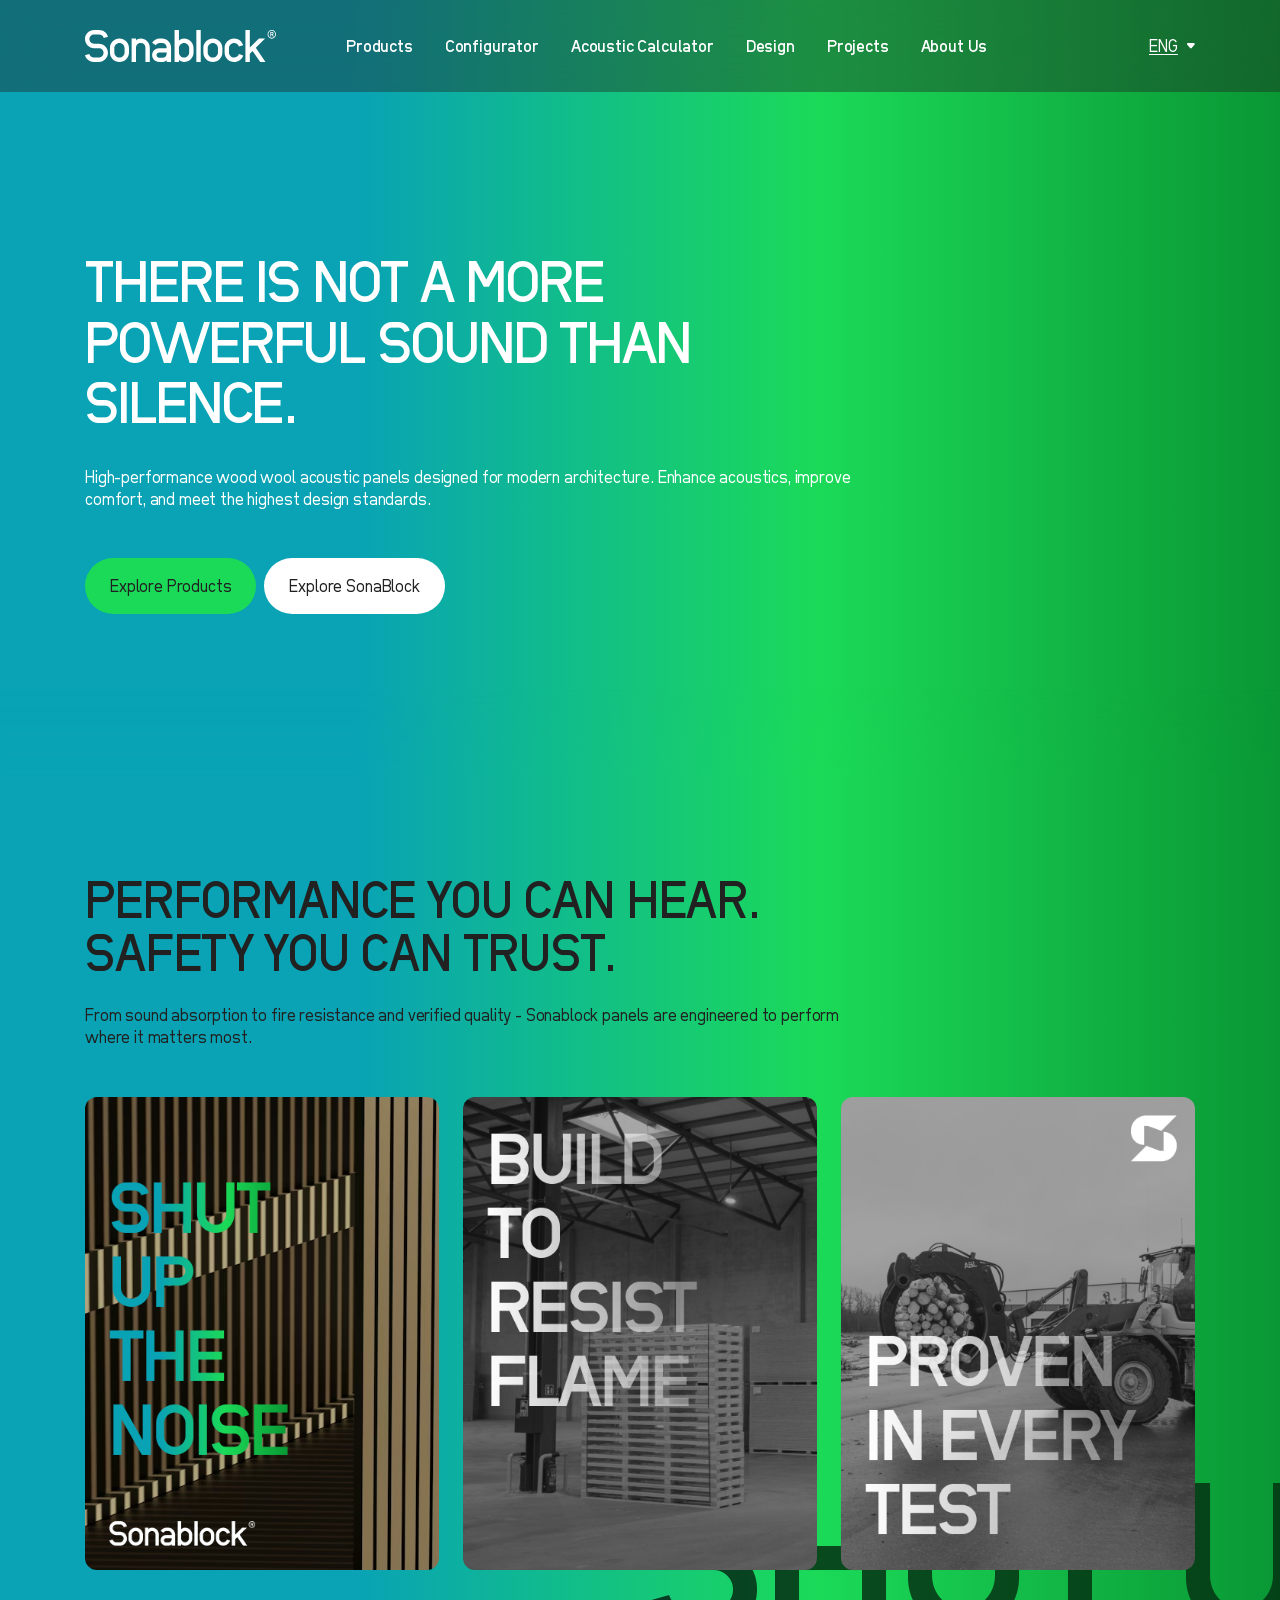
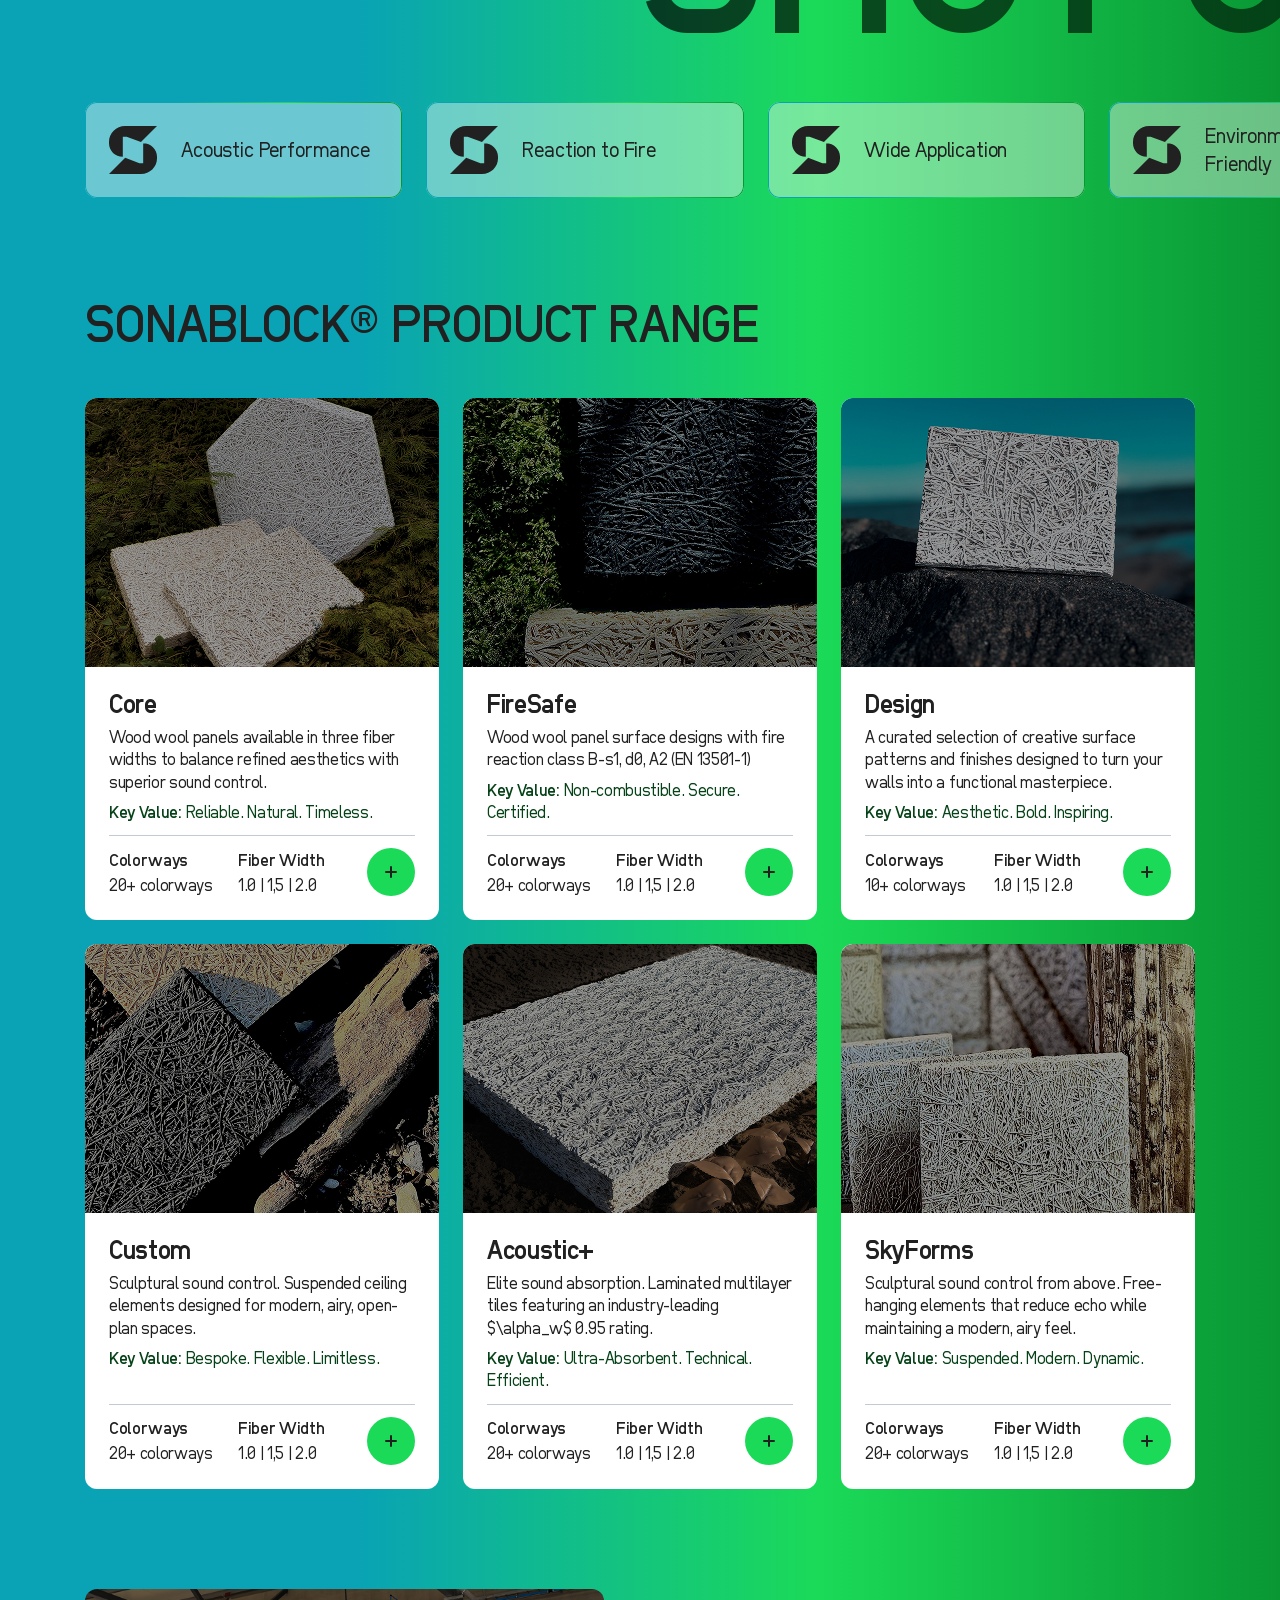
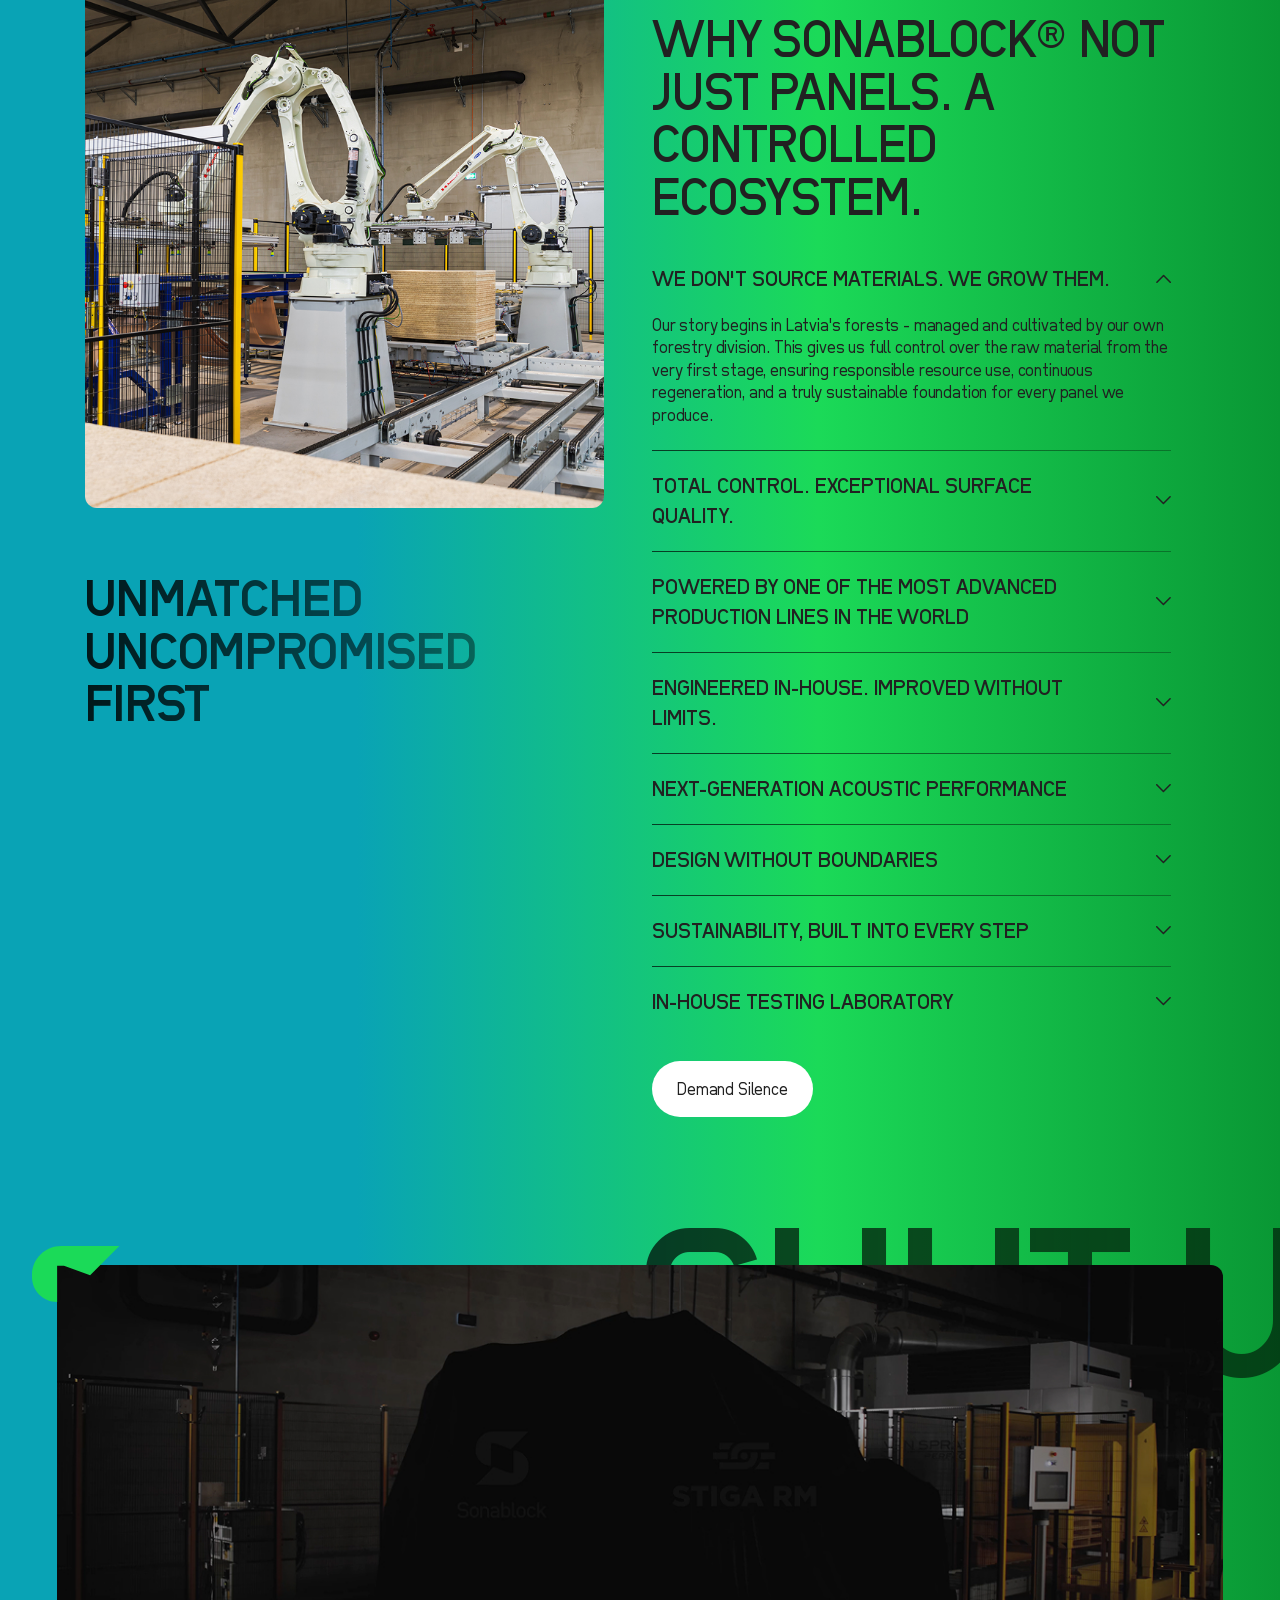
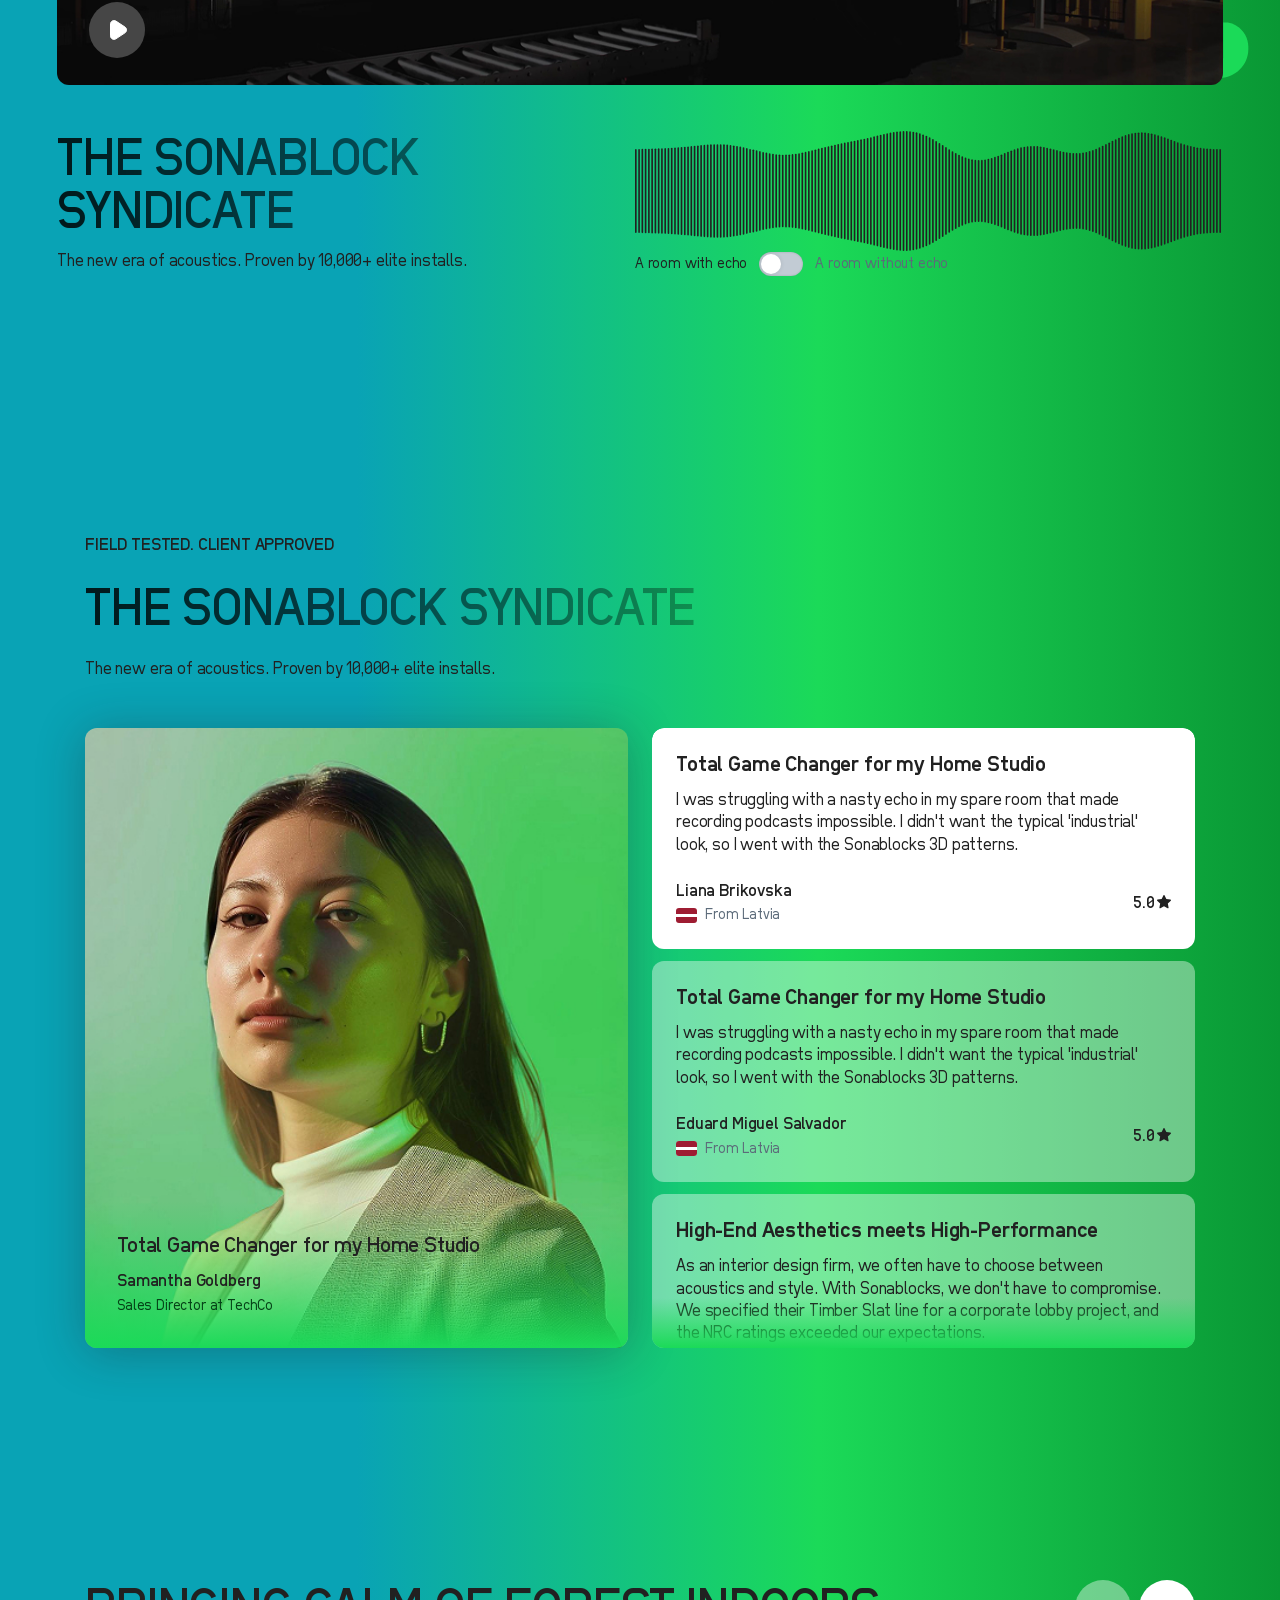
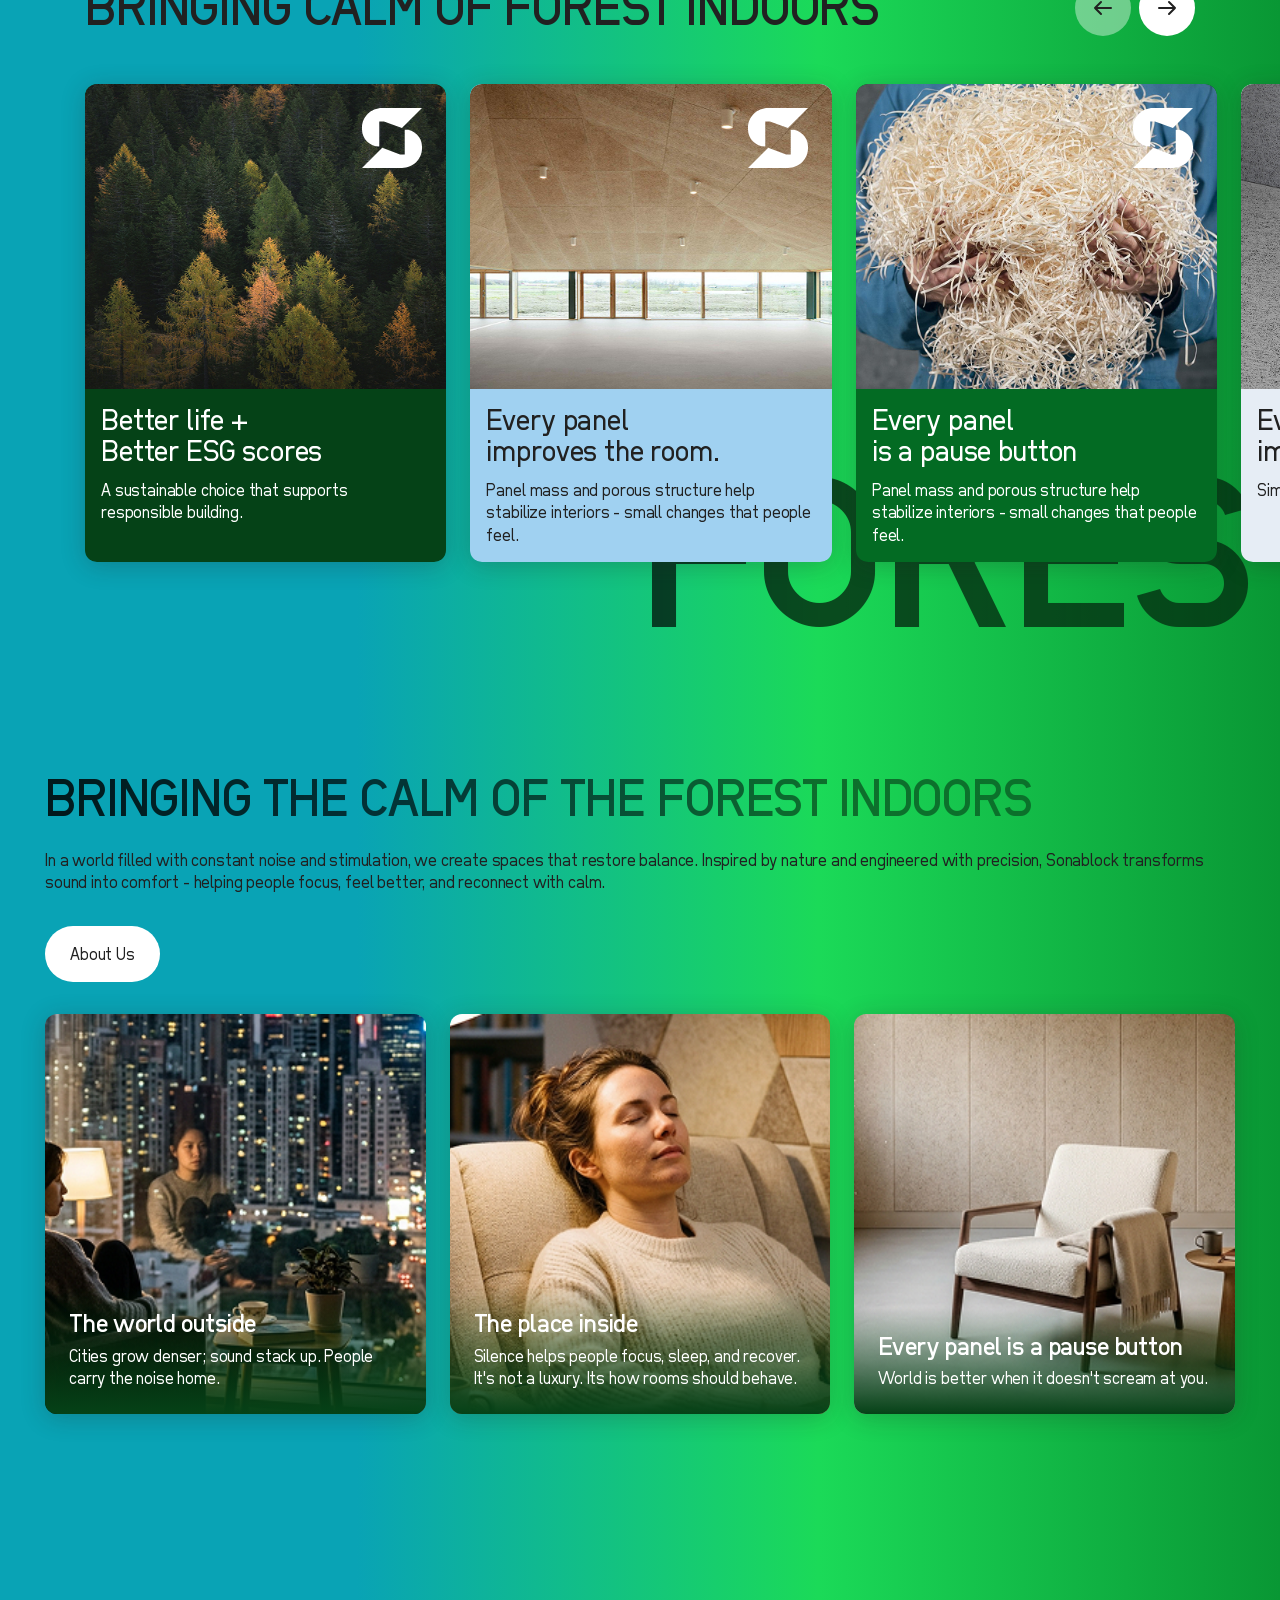
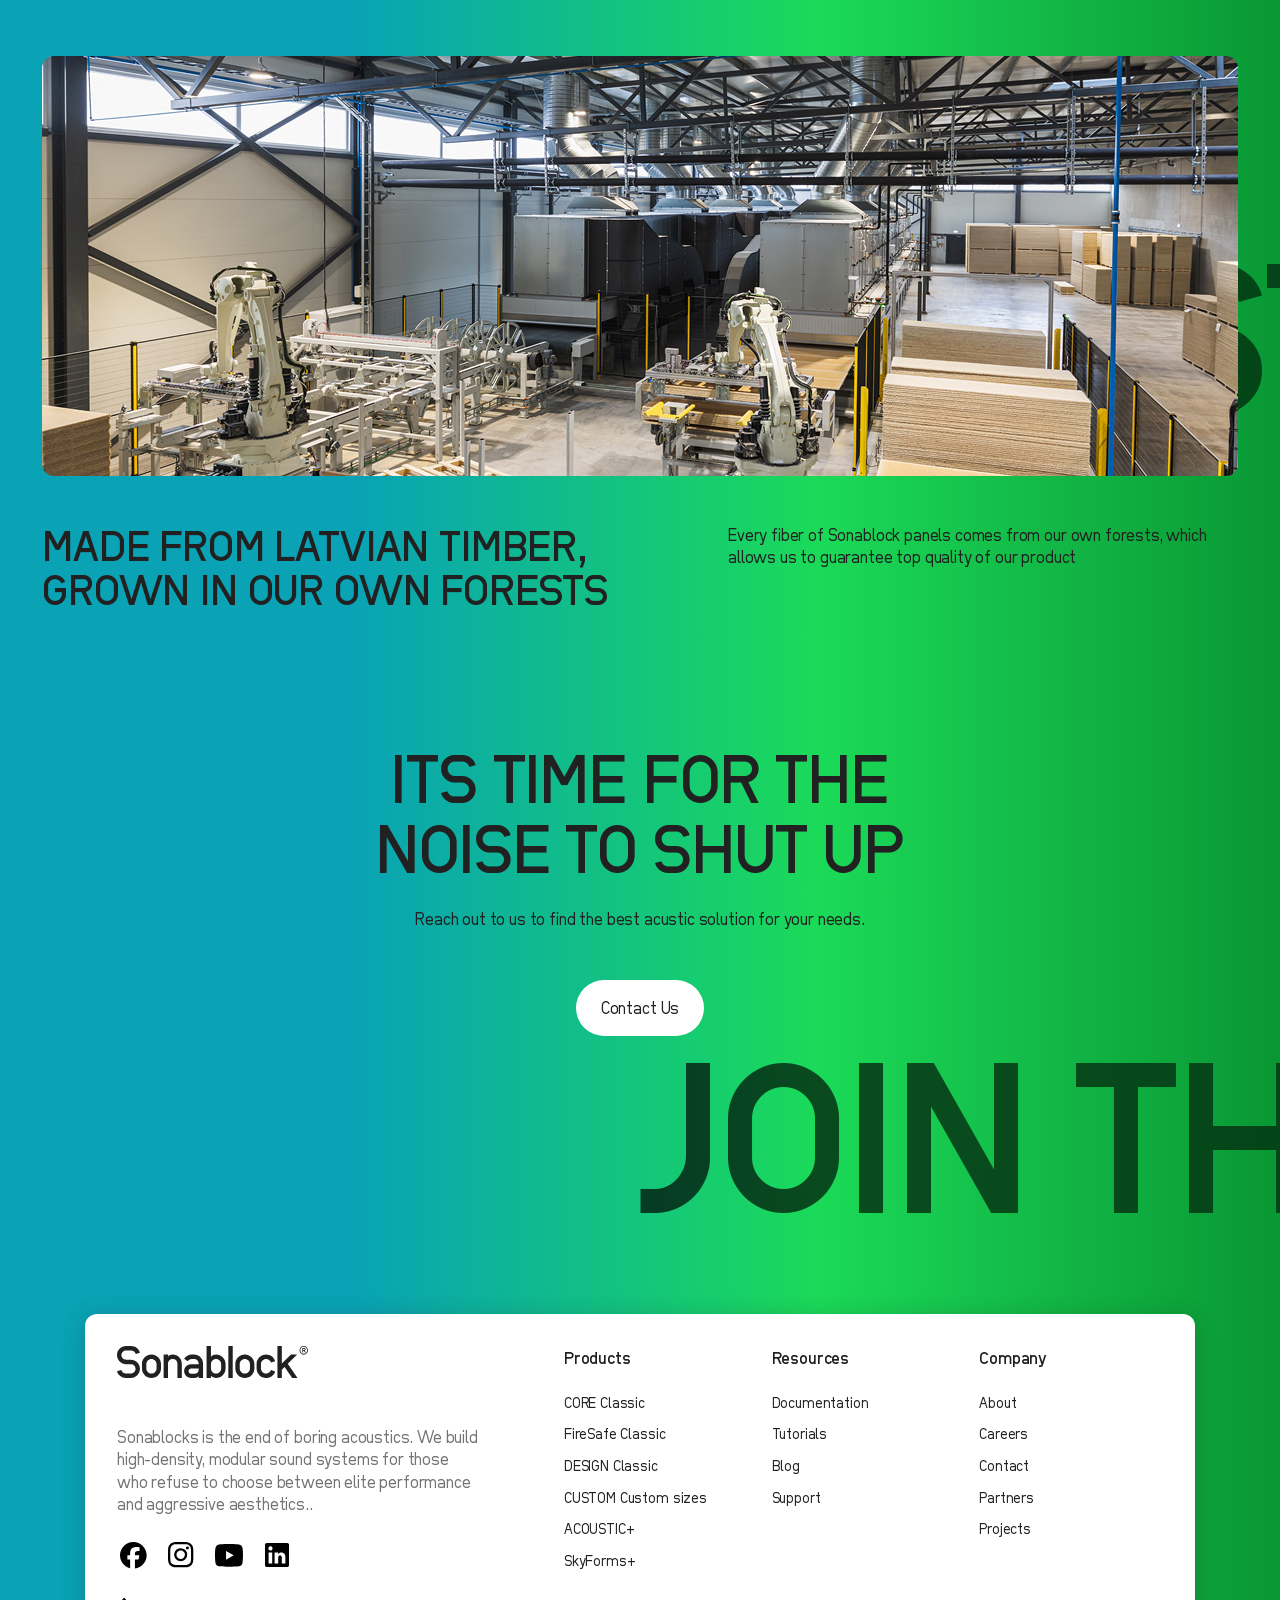
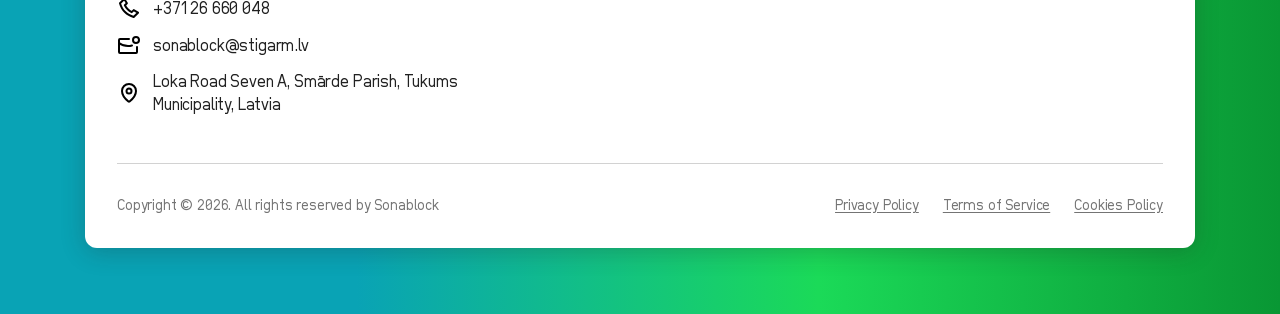
==== index.html @ 24ee2043 "initial commit" ====
<!DOCTYPE html>
<html lang="en">
    <head>
        <meta charset="UTF-8">
        <meta name="viewport" content="width=device-width, initial-scale=1, shrink-to-fit=no"> 
        <link href="assets/css/style.css?v=1" rel="stylesheet" />
        <title>Sonablock</title>
    </head>

    <body class="home">
        <header id="masthead" class="site-header">
            <div class="container">
                <a href="#" class="site-logo">
                    <img src="assets/images/logo.svg" alt="">
                </a> 

                <nav id="site-navigation">                    
                    <ul id="primary-menu-list">  
                        <li class="menu-item menu-current-item">
                            <a href="#">Products</a>
                        </li>

                        <li class="menu-item">
                            <a href="#">Configurator</a>
                        </li>

                         <li class="menu-item">
                            <a href="#">Acoustic Calculator</a>
                        </li>

                         <li class="menu-item">
                            <a href="#">Design</a>
                        </li>

                         <li class="menu-item">
                            <a href="#">Projects</a>
                        </li>

                         <li class="menu-item">
                            <a href="#">About Us</a>
                        </li>

                    </ul>
                </nav> 
                
                <div class="site-header__buttons">
                    <a href="#" class="cta-btn btn btn-primary h-44">Join the silence</a>

                    <div class="header-lang-bar dropdown">
                        <button class="dropdown-toggle" type="button" data-bs-toggle="dropdown" aria-expanded="false">
                            <span>Eng</span>
                        </button>
    
                        <ul class="dropdown-menu">
                            <li>
                                <a class="dropdown-item" href="#">
                                    <span>LV</span>
                                </a>
                            </li>

                            <li>
                                <a class="dropdown-item" href="#">
                                    <span>LT</span>
                                </a>
                            </li>
                        </ul>
                    </div>

                    <button type="button" class="menu-toggle">
                        <span>Menu</span>

                        <div class="menu-toggle__icon-holder">
                            <i class="menu-toggle__icon"></i>
                        </div>
                    </button>                    
                </div>

            </div>
        </header>    
        
        <main id="main" class="site-main" role="main"> 
            <section class="home-hero">
                <video autoplay muted loop playsinline class="bg-video">
                    <source src="assets/videos/hero-video.mp4" type="video/mp4">
                </video>

                <div class="container">
                    <div class="text-holder">
                        <h1>THERE IS NOT A MORE POWERFUL SOUND THAN SILENCE.</h1>
                        <p>High-performance wood wool acoustic panels designed for modern architecture. Enhance acoustics, improve comfort, and meet the highest design standards.</p>

                        <div class="text-holder__btns d-flex">
                            <a href="#" class="btn btn-secondary"><span>Explore Product</span>s</a>
                            <a href="#" class="btn btn-primary">Explore SonaBlock</a>
                        </div>
                    </div>
                </div>
            </section>

            <section class="product-highlights" data-title="Shut up the noise">
                <div class="container">
                    <div class="section-heading-holder">
                        <h2 class="section-heading">Performance You Can Hear. Safety You Can Trust.</h2>
                        <p>From sound absorption to fire resistance and verified quality - Sonablock panels are engineered to perform where it matters most.</p>
                    </div>
                    
                    <div class="product-highlights__cards">
                        <div class="product-highlights__card">
                            <img src="assets/images/product-highlights__card-image-1.jpg" class="product-highlights__card-image" alt="Acoustic panels">
                            <video src="assets/videos/sonablock_tizeris_skana_v3.mp4" class="product-highlights__card-video" muted loop playsinline></video>
                        </div>

                        <div class="product-highlights__card">
                            <img src="assets/images/product-highlights__card-image-2.jpg" class="product-highlights__card-image" alt="">
                            <video src="assets/videos/sonablock_tizeris_uguns.mp4" class="product-highlights__card-video" muted loop playsinline></video>
                        </div>

                        <div class="product-highlights__card">
                            <img src="assets/images/product-highlights__card-image-3.jpg" class="product-highlights__card-image" alt="Acoustic panels">
                            <video src="assets/videos/sonablock_tizeris_izturiba.mp4" class="product-highlights__card-video" muted loop playsinline></video>
                        </div>
                    </div>

                    <div class="product-highlights__features">
                        <div class="swiper-holder">
                            <div class="swiper">
                                <div class="swiper-wrapper">
                                    <div class="swiper-slide">
                                        <div class="product-highlights__feature">
                                            <div class="product-highlights__feature-icon">
                                                <img src="assets/images/icons/product-highlights__feature-icon.svg" alt="">
                                            </div>

                                            <span class="product-highlights__feature-label">Acoustic Performance</span>
                                        </div>
                                    </div>

                                    <div class="swiper-slide">
                                        <div class="product-highlights__feature">
                                            <div class="product-highlights__feature-icon">
                                                <img src="assets/images/icons/product-highlights__feature-icon.svg" alt="">
                                            </div>

                                            <span class="product-highlights__feature-label">Reaction to Fire</span>
                                        </div>
                                    </div>

                                    <div class="swiper-slide">
                                        <div class="product-highlights__feature">
                                            <div class="product-highlights__feature-icon">
                                                <img src="assets/images/icons/product-highlights__feature-icon.svg" alt="">
                                            </div>

                                            <span class="product-highlights__feature-label">Wide Application</span>
                                        </div>
                                    </div>

                                    <div class="swiper-slide">
                                        <div class="product-highlights__feature">
                                            <div class="product-highlights__feature-icon">
                                                <img src="assets/images/icons/product-highlights__feature-icon.svg" alt="">
                                            </div>

                                            <span class="product-highlights__feature-label">Environmentally Friendly</span>
                                        </div>
                                    </div>

                                    <div class="swiper-slide">
                                        <div class="product-highlights__feature">
                                            <div class="product-highlights__feature-icon">
                                                <img src="assets/images/icons/product-highlights__feature-icon.svg" alt="">
                                            </div>

                                            <span class="product-highlights__feature-label">Sustainable Material</span>
                                        </div>
                                    </div>
                                </div>
                            </div>
                        </div>
                    </div>
                </div>
            </section>

            <section class="product-categories">
                <div class="container">
                    <h2 class="section-heading">Sonablock® Product Range</h2>

                    <div class="product-categories__grid">
                        <div class="product-card">
                            <div class="product-card__image">
                                <img class="product-card__image-default" src="assets/images/product-card__image-1.jpg" alt="Core panels">
                                <img class="product-card__image-hover" src="assets/images/product-card__image-1-hover.jpg" alt="Core panels">
                            </div>

                            <div class="product-card__body">
                                <h3 class="product-card__name">Core</h3>

                                <p class="product-card__description">Wood wool panels available in three fiber widths to balance refined aesthetics with superior sound control.</p>

                                <div class="product-card__value">
                                    <strong>Key Value:</strong>
                                    <span>Reliable. Natural. Timeless.</span>
                                </div>

                                <div class="product-card__specs">
                                    <div class="product-card__specs-grid">
                                        <div class="product-card__spec">
                                            <span class="product-card__spec-label">Colorways</span>
                                            <span class="product-card__spec-value">20+ colorways</span>
                                        </div>

                                        <div class="product-card__spec">
                                            <span class="product-card__spec-label">Fiber Width</span>
                                            <span class="product-card__spec-value">1.0 | 1,5 | 2.0</span>
                                        </div>
                                    </div>

                                    <a href="#" class="product-card__specs-link"></a>
                                </div>
                            </div>
                        </div>

                        <div class="product-card">
                            <div class="product-card__image">
                                <img class="product-card__image-default" src="assets/images/product-card__image-2.jpg" alt="FireSafe panels">
                                <img class="product-card__image-hover" src="assets/images/product-card__image-1-hover.jpg" alt="FireSafe panels">
                            </div>

                            <div class="product-card__body">
                                <h3 class="product-card__name">FireSafe</h3>

                                <p class="product-card__description">Wood wool panel surface designs with fire reaction class B-s1, d0, A2 (EN 13501-1)</p>

                                <div class="product-card__value">
                                    <strong>Key Value:</strong>
                                    <span>Non-combustible. Secure. Certified.</span>
                                </div>

                                <div class="product-card__specs">
                                    <div class="product-card__specs-grid">
                                        <div class="product-card__spec">
                                            <span class="product-card__spec-label">Colorways</span>
                                            <span class="product-card__spec-value">20+ colorways</span>
                                        </div>

                                        <div class="product-card__spec">
                                            <span class="product-card__spec-label">Fiber Width</span>
                                            <span class="product-card__spec-value">1.0 | 1,5 | 2.0</span>
                                        </div>
                                    </div>

                                    <a href="#" class="product-card__specs-link"></a>
                                </div>
                            </div>
                        </div>

                        <div class="product-card">
                            <div class="product-card__image">
                                <img class="product-card__image-default" src="assets/images/product-card__image-3.jpg" alt="Design panels">
                                <img class="product-card__image-hover" src="assets/images/product-card__image-1-hover.jpg" alt="Design panels">
                            </div>

                            <div class="product-card__body">
                                <h3 class="product-card__name">Design</h3>

                                <p class="product-card__description">
                                    A curated selection of creative surface patterns and finishes designed to turn your walls into a functional masterpiece.
                                </p>

                                <div class="product-card__value">
                                    <strong>Key Value:</strong>
                                    <span>Aesthetic. Bold. Inspiring.</span>
                                </div>

                                <div class="product-card__specs">
                                    <div class="product-card__specs-grid">
                                        <div class="product-card__spec">
                                            <span class="product-card__spec-label">Colorways</span>
                                            <span class="product-card__spec-value">10+ colorways</span>
                                        </div>

                                        <div class="product-card__spec">
                                            <span class="product-card__spec-label">Fiber Width</span>
                                            <span class="product-card__spec-value">1.0 | 1,5 | 2.0</span>
                                        </div>
                                    </div>

                                    <a href="#" class="product-card__specs-link"></a>
                                </div>
                            </div>
                        </div>

                        <div class="product-card">
                            <div class="product-card__image">
                                <img class="product-card__image-default" src="assets/images/product-card__image-4.jpg" alt="Custom panels">
                                <img class="product-card__image-hover" src="assets/images/product-card__image-1-hover.jpg" alt="Custom panels">
                            </div>

                            <div class="product-card__body">
                                <h3 class="product-card__name">Custom</h3>

                                <p class="product-card__description">Sculptural sound control. Suspended ceiling elements designed for modern, airy, open-plan spaces.</p>
                   
                                <div class="product-card__value">
                                    <strong>Key Value:</strong>
                                    <span>Bespoke. Flexible. Limitless.</span>
                                </div>

                                <div class="product-card__specs">
                                    <div class="product-card__specs-grid">
                                        <div class="product-card__spec">
                                            <span class="product-card__spec-label">Colorways</span>
                                            <span class="product-card__spec-value">20+ colorways</span>
                                        </div>

                                        <div class="product-card__spec">
                                            <span class="product-card__spec-label">Fiber Width</span>
                                            <span class="product-card__spec-value">1.0 | 1,5 | 2.0</span>
                                        </div>
                                    </div>

                                    <a href="#" class="product-card__specs-link"></a>
                                </div>
                            </div>
                        </div>

                        <div class="product-card">
                            <div class="product-card__image">
                                <img class="product-card__image-default" src="assets/images/product-card__image-5.jpg" alt="Acoustic+">
                                <img class="product-card__image-hover" src="assets/images/product-card__image-1-hover.jpg" alt="Acoustic+">
                            </div>

                            <div class="product-card__body">
                                <h3 class="product-card__name">Acoustic+</h3>

                                <p class="product-card__description">Elite sound absorption. Laminated multilayer tiles featuring an industry-leading $\alpha_w$ 0.95 rating.</p>
                                
                                <div class="product-card__value">
                                    <strong>Key Value:</strong>
                                    <span>Ultra-Absorbent. Technical. Efficient.</span>
                                </div>

                                <div class="product-card__specs">
                                    <div class="product-card__specs-grid">
                                        <div class="product-card__spec">
                                            <span class="product-card__spec-label">Colorways</span>
                                            <span class="product-card__spec-value">20+ colorways</span>
                                        </div>

                                        <div class="product-card__spec">
                                            <span class="product-card__spec-label">Fiber Width</span>
                                            <span class="product-card__spec-value">1.0 | 1,5 | 2.0</span>
                                        </div>
                                    </div>

                                    <a href="#" class="product-card__specs-link"></a>
                                </div>
                            </div>
                        </div>

                        <div class="product-card">
                            <div class="product-card__image">
                                <img class="product-card__image-default" src="assets/images/product-card__image-6.jpg" alt="SkyForms panels">
                                <img class="product-card__image-hover" src="assets/images/product-card__image-1-hover.jpg" alt="SkyForms panels">
                            </div>

                            <div class="product-card__body">
                                <h3 class="product-card__name">SkyForms</h3>

                                <p class="product-card__description">Sculptural sound control from above. Free-hanging elements that reduce echo while maintaining a modern, airy feel.</p>

                                <div class="product-card__value">
                                    <strong>Key Value:</strong>
                                    <span>Suspended. Modern. Dynamic.</span>
                                </div>

                                <div class="product-card__specs">
                                    <div class="product-card__specs-grid">
                                        <div class="product-card__spec">
                                            <span class="product-card__spec-label">Colorways</span>
                                            <span class="product-card__spec-value">20+ colorways</span>
                                        </div>

                                        <div class="product-card__spec">
                                            <span class="product-card__spec-label">Fiber Width</span>
                                            <span class="product-card__spec-value">1.0 | 1,5 | 2.0</span>
                                        </div>
                                    </div>

                                    <a href="#" class="product-card__specs-link"></a>
                                </div>
                            </div>
                        </div>
                    </div>
                </div>
            </section>

            <section class="why-sonablock">
                <div class="container">
                    <div class="why-sonablock__media">
                        <div class="why-sonablock__media-image">
                            <img src="assets/images/why-sonablock__media-image.jpg" alt="">
                        </div>

                        <h2 class="section-heading section-heading--gradient">UNMATCHED UNCOMPROMISED FIRST</h2>
                    </div>

                    <div class="why-sonablock__content">
                        <h3 class="block-heading">Why Sonablock® Not Just Panels. A Controlled Ecosystem.</h3>

                        <div class="accordion" id="accordion-1">
                            <div class="accordion-item">
                                <h3 class="accordion-header">
                                    <button class="accordion-button" type="button" data-bs-toggle="collapse" data-bs-target="#collapse-1" aria-expanded="true" aria-controls="collapse-1">We don't source materials. We grow them.</button>
                                </h3>

                                <div id="collapse-1" class="accordion-collapse collapse show" data-bs-parent="#accordion-1">
                                    <div class="accordion-body">
                                        <p>Our story begins in Latvia's forests - managed and cultivated by our own forestry division. This gives us full control over the raw material from the very first stage, ensuring responsible resource use, continuous regeneration, and a truly sustainable foundation for every panel we produce.</p>
                                    </div>
                                </div>
                            </div>

                            <div class="accordion-item">
                                <h3 class="accordion-header">
                                    <button class="accordion-button collapsed" type="button" data-bs-toggle="collapse" data-bs-target="#collapse-2" aria-expanded="false" aria-controls="collapse-2">Total control. Exceptional surface quality.</button>
                                </h3>

                                <div id="collapse-2" class="accordion-collapse collapse" data-bs-parent="#accordion-1">
                                    <div class="accordion-body">
                                        <p>Lorem ipsum dolor sit amet consectetur adipisicing elit. Accusamus eveniet eaque veritatis ex sapiente a esse similique, consequuntur, suscipit dolorum, facilis officiis ratione placeat vel quis maiores tempora quam omnis?</p>
                                    </div>
                                </div>
                            </div>

                            <div class="accordion-item">
                                <h3 class="accordion-header">
                                    <button class="accordion-button collapsed" type="button" data-bs-toggle="collapse" data-bs-target="#collapse-3" aria-expanded="false" aria-controls="collapse-3">Powered by one of the most advanced production lines in the world</button>
                                </h3>

                                <div id="collapse-3" class="accordion-collapse collapse" data-bs-parent="#accordion-1">
                                    <div class="accordion-body">
                                        <p>Lorem ipsum dolor sit amet consectetur adipisicing elit. Accusamus eveniet eaque veritatis ex sapiente a esse similique, consequuntur, suscipit dolorum, facilis officiis ratione placeat vel quis maiores tempora quam omnis?</p>
                                    </div>
                                </div>
                            </div>

                            <div class="accordion-item">
                                <h3 class="accordion-header">
                                    <button class="accordion-button collapsed" type="button" data-bs-toggle="collapse" data-bs-target="#collapse-4" aria-expanded="false" aria-controls="collapse-4">Engineered in-house. Improved without limits.</button>
                                </h3>

                                <div id="collapse-4" class="accordion-collapse collapse" data-bs-parent="#accordion-1">
                                    <div class="accordion-body">
                                        <p>Lorem ipsum dolor sit amet consectetur adipisicing elit. Accusamus eveniet eaque veritatis ex sapiente a esse similique, consequuntur, suscipit dolorum, facilis officiis ratione placeat vel quis maiores tempora quam omnis?</p>
                                    </div>
                                </div>
                            </div>

                            <div class="accordion-item">
                                <h3 class="accordion-header">
                                    <button class="accordion-button collapsed" type="button" data-bs-toggle="collapse" data-bs-target="#collapse-5" aria-expanded="false" aria-controls="collapse-5">Next-generation acoustic performance</button>
                                </h3>

                                <div id="collapse-5" class="accordion-collapse collapse" data-bs-parent="#accordion-1">
                                    <div class="accordion-body">
                                        <p>Lorem ipsum dolor sit amet consectetur adipisicing elit. Accusamus eveniet eaque veritatis ex sapiente a esse similique, consequuntur, suscipit dolorum, facilis officiis ratione placeat vel quis maiores tempora quam omnis?</p>
                                    </div>
                                </div>
                            </div>

                            <div class="accordion-item">
                                <h3 class="accordion-header">
                                    <button class="accordion-button collapsed" type="button" data-bs-toggle="collapse" data-bs-target="#collapse-6" aria-expanded="false" aria-controls="collapse-6">Design without boundaries</button>
                                </h3>

                                <div id="collapse-6" class="accordion-collapse collapse" data-bs-parent="#accordion-1">
                                    <div class="accordion-body">
                                        <p>Lorem ipsum dolor sit amet consectetur adipisicing elit. Accusamus eveniet eaque veritatis ex sapiente a esse similique, consequuntur, suscipit dolorum, facilis officiis ratione placeat vel quis maiores tempora quam omnis?</p>
                                    </div>
                                </div>
                            </div>

                            <div class="accordion-item">
                                <h3 class="accordion-header">
                                    <button class="accordion-button collapsed" type="button" data-bs-toggle="collapse" data-bs-target="#collapse-7" aria-expanded="false" aria-controls="collapse-7">Sustainability, built into every step</button>
                                </h3>

                                <div id="collapse-7" class="accordion-collapse collapse" data-bs-parent="#accordion-1">
                                    <div class="accordion-body">
                                        <p>Lorem ipsum dolor sit amet consectetur adipisicing elit. Accusamus eveniet eaque veritatis ex sapiente a esse similique, consequuntur, suscipit dolorum, facilis officiis ratione placeat vel quis maiores tempora quam omnis?</p>
                                    </div>
                                </div>
                            </div>

                            <div class="accordion-item">
                                <h3 class="accordion-header">
                                    <button class="accordion-button collapsed" type="button" data-bs-toggle="collapse" data-bs-target="#collapse-8" aria-expanded="false" aria-controls="collapse-8">In-house testing laboratory</button>
                                </h3>

                                <div id="collapse-8" class="accordion-collapse collapse" data-bs-parent="#accordion-1">
                                    <div class="accordion-body">
                                        <p>Lorem ipsum dolor sit amet consectetur adipisicing elit. Accusamus eveniet eaque veritatis ex sapiente a esse similique, consequuntur, suscipit dolorum, facilis officiis ratione placeat vel quis maiores tempora quam omnis?</p>
                                    </div>
                                </div>
                            </div>
                        </div>

                        <a href="#" class="btn btn-primary">Demand Silence</a>
                    </div>
                </div>
            </section>

            <section class="feel-difference" data-title="Shut up the noise">
                <div class="container">
                    <div class="video-preview">
                        <video src="assets/videos/WWCB_17.03._1.vid__1.mp4" poster="assets/images/feel-difference-poster.jpg"></video>

                        <button class="video-preview__play" aria-label="Play video"></button>
                    </div>

                    <div class="feel-difference__content">
                        <div class="section-heading-holder">
                            <h2 class="section-heading section-heading--gradient">THE SONABLOCK SYNDICATE</h2>
                            <p>The new era of acoustics. Proven by 10,000+ elite installs.</p>
                        </div>
                        
                        <div class="feel-difference__audio">
                            <div class="feel-difference__audio-waveform">
                                <svg class="waveform-flat" width="586" height="120" viewBox="0 0 586 120" fill="none" xmlns="http://www.w3.org/2000/svg">
                                    <path d="M0 18.7502C0 18.2995 0.365406 17.9341 0.816158 17.9341C1.26691 17.9341 1.63232 18.2995 1.63232 18.7502V101.251C1.63232 101.701 1.26691 102.067 0.816158 102.067C0.365406 102.067 0 101.701 0 101.251V18.7502Z" fill="#212121"/>
                                    <path d="M3.26172 18.699C3.26172 18.2482 3.62713 17.8828 4.07788 17.8828C4.52863 17.8828 4.89404 18.2482 4.89404 18.699V101.301C4.89404 101.752 4.52863 102.118 4.07788 102.118C3.62713 102.118 3.26172 101.752 3.26172 101.301V18.699Z" fill="#212121"/>
                                    <path d="M6.5293 18.6287C6.5293 18.1779 6.8947 17.8125 7.34546 17.8125C7.79621 17.8125 8.16161 18.1779 8.16161 18.6287V101.371C8.16161 101.822 7.79621 102.188 7.34546 102.188C6.8947 102.188 6.5293 101.822 6.5293 101.371V18.6287Z" fill="#212121"/>
                                    <path d="M9.79297 18.5456C9.79297 18.0949 10.1584 17.7295 10.6091 17.7295C11.0599 17.7295 11.4253 18.0949 11.4253 18.5457V101.454C11.4253 101.905 11.0599 102.27 10.6091 102.27C10.1584 102.27 9.79297 101.905 9.79297 101.454V18.5456Z" fill="#212121"/>
                                    <path d="M13.0586 18.4631C13.0586 18.0124 13.424 17.647 13.8748 17.647C14.3255 17.647 14.6909 18.0124 14.6909 18.4631V101.537C14.6909 101.988 14.3255 102.354 13.8748 102.354C13.424 102.354 13.0586 101.988 13.0586 101.537V18.4631Z" fill="#212121"/>
                                    <path d="M16.3223 18.3611C16.3223 17.9103 16.6877 17.5449 17.1384 17.5449C17.5892 17.5449 17.9546 17.9103 17.9546 18.3611V101.639C17.9546 102.09 17.5892 102.456 17.1384 102.456C16.6877 102.456 16.3223 102.09 16.3223 101.639V18.3611Z" fill="#212121"/>
                                    <path d="M19.5879 18.2585C19.5879 17.8078 19.9533 17.4424 20.404 17.4424C20.8548 17.4424 21.2202 17.8078 21.2202 18.2585V101.741C21.2202 102.192 20.8548 102.557 20.404 102.557C19.9533 102.557 19.5879 102.192 19.5879 101.741V18.2585Z" fill="#212121"/>
                                    <path d="M22.8516 18.1438C22.8516 17.693 23.217 17.3276 23.6677 17.3276C24.1185 17.3276 24.4839 17.693 24.4839 18.1438V101.856C24.4839 102.307 24.1185 102.672 23.6677 102.672C23.217 102.672 22.8516 102.307 22.8516 101.856V18.1438Z" fill="#212121"/>
                                    <path d="M26.1152 18.0168C26.1152 17.5661 26.4806 17.2007 26.9314 17.2007C27.3821 17.2007 27.7476 17.5661 27.7476 18.0168V101.984C27.7476 102.435 27.3821 102.8 26.9314 102.8C26.4806 102.8 26.1152 102.435 26.1152 101.984V18.0168Z" fill="#212121"/>
                                    <path d="M29.3789 17.8762C29.3789 17.4255 29.7443 17.0601 30.1951 17.0601C30.6458 17.0601 31.0112 17.4255 31.0112 17.8762V102.124C31.0112 102.575 30.6458 102.94 30.1951 102.94C29.7443 102.94 29.3789 102.575 29.3789 102.124V17.8762Z" fill="#212121"/>
                                    <path d="M32.6484 17.717C32.6484 17.2663 33.0138 16.9009 33.4646 16.9009C33.9153 16.9009 34.2808 17.2663 34.2808 17.717V102.284C34.2808 102.734 33.9153 103.1 33.4646 103.1C33.0138 103.1 32.6484 102.734 32.6484 102.284V17.717Z" fill="#212121"/>
                                    <path d="M35.9102 17.5383C35.9102 17.0876 36.2756 16.7222 36.7263 16.7222C37.1771 16.7222 37.5425 17.0876 37.5425 17.5383V102.462C37.5425 102.913 37.1771 103.278 36.7263 103.278C36.2756 103.278 35.9102 102.913 35.9102 102.462V17.5383Z" fill="#212121"/>
                                    <path d="M39.1758 17.3337C39.1758 16.883 39.5412 16.5176 39.9919 16.5176C40.4427 16.5176 40.8081 16.883 40.8081 17.3337V102.666C40.8081 103.116 40.4427 103.482 39.9919 103.482C39.5412 103.482 39.1758 103.116 39.1758 102.666V17.3337Z" fill="#212121"/>
                                    <path d="M42.4375 17.1047C42.4375 16.654 42.8029 16.2886 43.2537 16.2886C43.7044 16.2886 44.0698 16.654 44.0698 17.1047V102.896C44.0698 103.347 43.7044 103.712 43.2537 103.712C42.8029 103.712 42.4375 103.347 42.4375 102.896V17.1047Z" fill="#212121"/>
                                    <path d="M45.7051 16.843C45.7051 16.3923 46.0705 16.0269 46.5212 16.0269C46.972 16.0269 47.3374 16.3923 47.3374 16.843V103.157C47.3374 103.608 46.972 103.973 46.5212 103.973C46.0705 103.973 45.7051 103.608 45.7051 103.157V16.843Z" fill="#212121"/>
                                    <path d="M48.9688 16.5559C48.9688 16.1051 49.3342 15.7397 49.7849 15.7397C50.2357 15.7397 50.6011 16.1052 50.6011 16.5559V103.444C50.6011 103.895 50.2357 104.26 49.7849 104.26C49.3342 104.26 48.9688 103.895 48.9688 103.444V16.5559Z" fill="#212121"/>
                                    <path d="M52.2324 16.2439C52.2324 15.7931 52.5978 15.4277 53.0486 15.4277C53.4993 15.4277 53.8647 15.7931 53.8647 16.2439V103.757C53.8647 104.208 53.4993 104.573 53.0486 104.573C52.5978 104.573 52.2324 104.208 52.2324 103.757V16.2439Z" fill="#212121"/>
                                    <path d="M55.498 15.9182C55.498 15.4675 55.8635 15.1021 56.3142 15.1021C56.765 15.1021 57.1304 15.4675 57.1304 15.9182V104.082C57.1304 104.533 56.765 104.898 56.3142 104.898C55.8635 104.898 55.498 104.533 55.498 104.082V15.9182Z" fill="#212121"/>
                                    <path d="M58.7637 15.5867C58.7637 15.1359 59.1291 14.7705 59.5798 14.7705C60.0306 14.7705 60.396 15.1359 60.396 15.5867V104.414C60.396 104.864 60.0306 105.23 59.5798 105.23C59.1291 105.23 58.7637 104.864 58.7637 104.414V15.5867Z" fill="#212121"/>
                                    <path d="M62.0273 15.2488C62.0273 14.798 62.3928 14.4326 62.8435 14.4326C63.2943 14.4326 63.6597 14.798 63.6597 15.2488V104.752C63.6597 105.202 63.2943 105.568 62.8435 105.568C62.3928 105.568 62.0273 105.202 62.0273 104.752V15.2488Z" fill="#212121"/>
                                    <path d="M65.293 14.9299C65.293 14.4792 65.6584 14.1138 66.1091 14.1138C66.5599 14.1138 66.9253 14.4792 66.9253 14.9299V105.071C66.9253 105.521 66.5599 105.887 66.1091 105.887C65.6584 105.887 65.293 105.521 65.293 105.071V14.9299Z" fill="#212121"/>
                                    <path d="M68.5547 14.6365C68.5547 14.1857 68.9201 13.8203 69.3708 13.8203C69.8216 13.8203 70.187 14.1857 70.187 14.6365V105.364C70.187 105.815 69.8216 106.18 69.3708 106.18C68.9201 106.18 68.5547 105.815 68.5547 105.364V14.6365Z" fill="#212121"/>
                                    <path d="M71.8223 14.3811C71.8223 13.9303 72.1877 13.5649 72.6384 13.5649C73.0892 13.5649 73.4546 13.9303 73.4546 14.3811V105.619C73.4546 106.069 73.0892 106.435 72.6384 106.435C72.1877 106.435 71.8223 106.069 71.8223 105.619V14.3811Z" fill="#212121"/>
                                    <path d="M75.0859 14.1838C75.0859 13.7331 75.4513 13.3677 75.9021 13.3677C76.3528 13.3677 76.7183 13.7331 76.7183 14.1838V105.817C76.7183 106.268 76.3528 106.633 75.9021 106.633C75.4513 106.633 75.0859 106.268 75.0859 105.817V14.1838Z" fill="#212121"/>
                                    <path d="M78.3496 14.0559C78.3496 13.6051 78.715 13.2397 79.1658 13.2397C79.6165 13.2397 79.9819 13.6052 79.9819 14.0559V105.944C79.9819 106.395 79.6165 106.76 79.1658 106.76C78.715 106.76 78.3496 106.395 78.3496 105.944V14.0559Z" fill="#212121"/>
                                    <path d="M81.6152 14.0051C81.6152 13.5544 81.9806 13.189 82.4314 13.189C82.8821 13.189 83.2476 13.5544 83.2476 14.0051V105.995C83.2476 106.446 82.8821 106.811 82.4314 106.811C81.9806 106.811 81.6152 106.446 81.6152 105.995V14.0051Z" fill="#212121"/>
                                    <path d="M84.8789 14.0496C84.8789 13.5988 85.2443 13.2334 85.6951 13.2334C86.1458 13.2334 86.5112 13.5988 86.5112 14.0496V105.95C86.5112 106.401 86.1458 106.767 85.6951 106.767C85.2443 106.767 84.8789 106.401 84.8789 105.95V14.0496Z" fill="#212121"/>
                                    <path d="M88.1445 14.1902C88.1445 13.7394 88.5099 13.374 88.9607 13.374C89.4114 13.374 89.7768 13.7394 89.7768 14.1902V105.81C89.7768 106.261 89.4114 106.627 88.9607 106.627C88.5099 106.627 88.1445 106.261 88.1445 105.81V14.1902Z" fill="#212121"/>
                                    <path d="M91.4062 14.426C91.4062 13.9753 91.7717 13.6099 92.2224 13.6099C92.6732 13.6099 93.0386 13.9753 93.0386 14.426V105.574C93.0386 106.025 92.6732 106.39 92.2224 106.39C91.7717 106.39 91.4062 106.025 91.4062 105.574V14.426Z" fill="#212121"/>
                                    <path d="M94.6738 14.7766C94.6738 14.3259 95.0392 13.9604 95.49 13.9604C95.9407 13.9604 96.3061 14.3259 96.3061 14.7766V105.223C96.3061 105.674 95.9407 106.04 95.49 106.04C95.0392 106.04 94.6738 105.674 94.6738 105.223V14.7766Z" fill="#212121"/>
                                    <path d="M97.9395 15.2234C97.9395 14.7726 98.3049 14.4072 98.7556 14.4072C99.2064 14.4072 99.5718 14.7726 99.5718 15.2234V104.777C99.5718 105.228 99.2064 105.593 98.7556 105.593C98.3049 105.593 97.9395 105.228 97.9395 104.777V15.2234Z" fill="#212121"/>
                                    <path d="M101.203 15.7717C101.203 15.321 101.569 14.9556 102.019 14.9556C102.47 14.9556 102.835 15.321 102.835 15.7717V104.229C102.835 104.679 102.47 105.045 102.019 105.045C101.569 105.045 101.203 104.679 101.203 104.229V15.7717Z" fill="#212121"/>
                                    <path d="M104.467 16.4094C104.467 15.9587 104.832 15.5933 105.283 15.5933C105.734 15.5933 106.099 15.9587 106.099 16.4094V103.591C106.099 104.042 105.734 104.407 105.283 104.407C104.832 104.407 104.467 104.042 104.467 103.591V16.4094Z" fill="#212121"/>
                                    <path d="M107.73 17.1174C107.73 16.6667 108.096 16.3013 108.547 16.3013C108.997 16.3013 109.363 16.6667 109.363 17.1174V102.883C109.363 103.334 108.997 103.699 108.547 103.699C108.096 103.699 107.73 103.334 107.73 102.883V17.1174Z" fill="#212121"/>
                                    <path d="M110.996 17.8889C110.996 17.4382 111.362 17.0728 111.812 17.0728C112.263 17.0728 112.628 17.4382 112.628 17.8889V102.111C112.628 102.562 112.263 102.927 111.812 102.927C111.362 102.927 110.996 102.562 110.996 102.111V17.8889Z" fill="#212121"/>
                                    <path d="M114.262 18.7117C114.262 18.2609 114.627 17.8955 115.078 17.8955C115.529 17.8955 115.894 18.2609 115.894 18.7117V101.289C115.894 101.739 115.529 102.105 115.078 102.105C114.627 102.105 114.262 101.739 114.262 101.289V18.7117Z" fill="#212121"/>
                                    <path d="M117.525 19.2854C117.525 18.8346 117.891 18.4692 118.342 18.4692C118.792 18.4692 119.158 18.8346 119.158 19.2854V100.714C119.158 101.165 118.792 101.53 118.342 101.53C117.891 101.53 117.525 101.165 117.525 100.714V19.2854Z" fill="#212121"/>
                                    <path d="M120.791 20.1145C120.791 19.6637 121.156 19.2983 121.607 19.2983C122.058 19.2983 122.423 19.6637 122.423 20.1145V99.8852C122.423 100.336 122.058 100.701 121.607 100.701C121.156 100.701 120.791 100.336 120.791 99.8852V20.1145Z" fill="#212121"/>
                                    <path d="M124.055 20.9246C124.055 20.4738 124.42 20.1084 124.871 20.1084C125.322 20.1084 125.687 20.4738 125.687 20.9246V99.0754C125.687 99.5262 125.322 99.8916 124.871 99.8916C124.42 99.8916 124.055 99.5262 124.055 99.0754V20.9246Z" fill="#212121"/>
                                    <path d="M127.322 21.7024C127.322 21.2516 127.688 20.8862 128.138 20.8862C128.589 20.8862 128.955 21.2516 128.955 21.7024V98.2971C128.955 98.7479 128.589 99.1133 128.138 99.1133C127.688 99.1133 127.322 98.7479 127.322 98.2971V21.7024Z" fill="#212121"/>
                                    <path d="M130.584 22.4109C130.584 21.9601 130.949 21.5947 131.4 21.5947C131.851 21.5947 132.216 21.9601 132.216 22.4109V97.5898C132.216 98.0405 131.851 98.4059 131.4 98.4059C130.949 98.4059 130.584 98.0405 130.584 97.5898V22.4109Z" fill="#212121"/>
                                    <path d="M133.848 23.0422C133.848 22.5915 134.213 22.2261 134.664 22.2261C135.115 22.2261 135.48 22.5915 135.48 23.0422V96.9584C135.48 97.4091 135.115 97.7745 134.664 97.7745C134.213 97.7745 133.848 97.4091 133.848 96.9584V23.0422Z" fill="#212121"/>
                                    <path d="M137.115 23.5652C137.115 23.1144 137.481 22.749 137.931 22.749C138.382 22.749 138.748 23.1144 138.748 23.5652V96.4354C138.748 96.8862 138.382 97.2516 137.931 97.2516C137.481 97.2516 137.115 96.8862 137.115 96.4354V23.5652Z" fill="#212121"/>
                                    <path d="M140.377 23.9919C140.377 23.5412 140.742 23.1758 141.193 23.1758C141.644 23.1758 142.009 23.5412 142.009 23.9919V96.0076C142.009 96.4583 141.644 96.8237 141.193 96.8237C140.742 96.8237 140.377 96.4583 140.377 96.0076V23.9919Z" fill="#212121"/>
                                    <path d="M143.645 24.2917C143.645 23.841 144.01 23.4756 144.461 23.4756C144.911 23.4756 145.277 23.841 145.277 24.2917V95.7079C145.277 96.1587 144.911 96.5241 144.461 96.5241C144.01 96.5241 143.645 96.1586 143.645 95.7079V24.2917Z" fill="#212121"/>
                                    <path d="M146.906 24.4514C146.906 24.0007 147.272 23.6353 147.722 23.6353C148.173 23.6353 148.539 24.0007 148.539 24.4514V95.5487C148.539 95.9994 148.173 96.3648 147.722 96.3648C147.272 96.3648 146.906 95.9994 146.906 95.5487V24.4514Z" fill="#212121"/>
                                    <path d="M150.172 24.3747C150.172 23.924 150.537 23.5586 150.988 23.5586C151.439 23.5586 151.804 23.924 151.804 24.3748V95.6251C151.804 96.0758 151.439 96.4412 150.988 96.4412C150.537 96.4412 150.172 96.0758 150.172 95.6251V24.3747Z" fill="#212121"/>
                                    <path d="M153.438 24.2029C153.438 23.7521 153.803 23.3867 154.254 23.3867C154.704 23.3867 155.07 23.7521 155.07 24.2029V95.7976C155.07 96.2484 154.704 96.6138 154.254 96.6138C153.803 96.6138 153.438 96.2484 153.438 95.7976V24.2029Z" fill="#212121"/>
                                    <path d="M156.701 23.9031C156.701 23.4523 157.067 23.0869 157.517 23.0869C157.968 23.0869 158.333 23.4523 158.333 23.9031V96.0973C158.333 96.548 157.968 96.9134 157.517 96.9134C157.067 96.9134 156.701 96.548 156.701 96.0973V23.9031Z" fill="#212121"/>
                                    <path d="M159.967 23.4885C159.967 23.0378 160.332 22.6724 160.783 22.6724C161.234 22.6724 161.599 23.0378 161.599 23.4885V96.5118C161.599 96.9626 161.234 97.328 160.783 97.328C160.332 97.328 159.967 96.9626 159.967 96.5118V23.4885Z" fill="#212121"/>
                                    <path d="M163.232 22.9592C163.232 22.5085 163.598 22.1431 164.049 22.1431C164.499 22.1431 164.865 22.5085 164.865 22.9592V97.0412C164.865 97.4919 164.499 97.8573 164.049 97.8573C163.598 97.8573 163.232 97.4919 163.232 97.0412V22.9592Z" fill="#212121"/>
                                    <path d="M166.494 22.3406C166.494 21.8898 166.86 21.5244 167.31 21.5244C167.761 21.5244 168.126 21.8898 168.126 22.3406V97.6598C168.126 98.1105 167.761 98.4759 167.31 98.4759C166.86 98.4759 166.494 98.1105 166.494 97.6598V22.3406Z" fill="#212121"/>
                                    <path d="M169.76 21.6389C169.76 21.1882 170.125 20.8228 170.576 20.8228C171.027 20.8228 171.392 21.1882 171.392 21.6389V98.3612C171.392 98.8119 171.027 99.1773 170.576 99.1773C170.125 99.1773 169.76 98.8119 169.76 98.3612V21.6389Z" fill="#212121"/>
                                    <path d="M173.021 20.8796C173.021 20.4289 173.387 20.0635 173.838 20.0635C174.288 20.0635 174.654 20.4289 174.654 20.8796V99.1198C174.654 99.5705 174.288 99.9359 173.838 99.9359C173.387 99.9359 173.021 99.5705 173.021 99.1198V20.8796Z" fill="#212121"/>
                                    <path d="M176.293 20.0764C176.293 19.6257 176.658 19.2603 177.109 19.2603C177.56 19.2603 177.925 19.6257 177.925 20.0764V99.9237C177.925 100.374 177.56 100.74 177.109 100.74C176.658 100.74 176.293 100.374 176.293 99.9237V20.0764Z" fill="#212121"/>
                                    <path d="M179.555 19.241C179.555 18.7902 179.92 18.4248 180.371 18.4248C180.822 18.4248 181.187 18.7902 181.187 19.241V100.759C181.187 101.21 180.822 101.575 180.371 101.575C179.92 101.575 179.555 101.21 179.555 100.759V19.241Z" fill="#212121"/>
                                    <path d="M182.818 18.4055C182.818 17.9548 183.184 17.5894 183.635 17.5894C184.085 17.5894 184.451 17.9548 184.451 18.4055V101.595C184.451 102.045 184.085 102.411 183.635 102.411C183.184 102.411 182.818 102.045 182.818 101.595V18.4055Z" fill="#212121"/>
                                    <path d="M186.082 17.5701C186.082 17.1193 186.447 16.7539 186.898 16.7539C187.349 16.7539 187.714 17.1193 187.714 17.5701V102.43C187.714 102.881 187.349 103.246 186.898 103.246C186.447 103.246 186.082 102.881 186.082 102.43V17.5701Z" fill="#212121"/>
                                    <path d="M189.348 16.7537C189.348 16.3029 189.713 15.9375 190.164 15.9375C190.615 15.9375 190.98 16.3029 190.98 16.7537V103.246C190.98 103.697 190.615 104.062 190.164 104.062C189.713 104.062 189.348 103.697 189.348 103.246V16.7537Z" fill="#212121"/>
                                    <path d="M192.613 15.9563C192.613 15.5055 192.979 15.1401 193.429 15.1401C193.88 15.1401 194.246 15.5055 194.246 15.9563V104.043C194.246 104.494 193.88 104.86 193.429 104.86C192.979 104.86 192.613 104.494 192.613 104.043V15.9563Z" fill="#212121"/>
                                    <path d="M195.877 15.198C195.877 14.7472 196.242 14.3818 196.693 14.3818C197.144 14.3818 197.509 14.7472 197.509 15.198V104.803C197.509 105.254 197.144 105.619 196.693 105.619C196.242 105.619 195.877 105.254 195.877 104.803V15.198Z" fill="#212121"/>
                                    <path d="M199.143 14.4582C199.143 14.0075 199.508 13.6421 199.959 13.6421C200.409 13.6421 200.775 14.0075 200.775 14.4582V105.543C200.775 105.994 200.409 106.359 199.959 106.359C199.508 106.359 199.143 105.993 199.143 105.543V14.4582Z" fill="#212121"/>
                                    <path d="M202.408 13.7561C202.408 13.3053 202.774 12.9399 203.224 12.9399C203.675 12.9399 204.041 13.3053 204.041 13.7561V106.244C204.041 106.694 203.675 107.06 203.224 107.06C202.774 107.06 202.408 106.694 202.408 106.244V13.7561Z" fill="#212121"/>
                                    <path d="M205.67 13.0803C205.67 12.6296 206.035 12.2642 206.486 12.2642C206.937 12.2642 207.302 12.6296 207.302 13.0803V106.92C207.302 107.371 206.937 107.736 206.486 107.736C206.035 107.736 205.67 107.371 205.67 106.92V13.0803Z" fill="#212121"/>
                                    <path d="M208.936 12.4231C208.936 11.9723 209.301 11.6069 209.752 11.6069C210.202 11.6069 210.568 11.9723 210.568 12.4231V107.576C210.568 108.027 210.202 108.393 209.752 108.393C209.301 108.393 208.936 108.027 208.936 107.576V12.4231Z" fill="#212121"/>
                                    <path d="M212.199 11.779C212.199 11.3283 212.565 10.9629 213.015 10.9629C213.466 10.9629 213.832 11.3283 213.832 11.779V108.221C213.832 108.671 213.466 109.037 213.015 109.037C212.565 109.037 212.199 108.671 212.199 108.221V11.779Z" fill="#212121"/>
                                    <path d="M215.467 11.135C215.467 10.6843 215.832 10.3188 216.283 10.3188C216.734 10.3188 217.099 10.6843 217.099 11.135V108.865C217.099 109.316 216.734 109.681 216.283 109.681C215.832 109.681 215.467 109.316 215.467 108.865V11.135Z" fill="#212121"/>
                                    <path d="M218.73 10.491C218.73 10.0402 219.096 9.6748 219.547 9.6748C219.997 9.6748 220.363 10.0402 220.363 10.491V109.509C220.363 109.96 219.997 110.325 219.547 110.325C219.096 110.325 218.73 109.96 218.73 109.509V10.491Z" fill="#212121"/>
                                    <path d="M221.992 9.82787C221.992 9.37712 222.358 9.01172 222.808 9.01172C223.259 9.01172 223.625 9.37713 223.625 9.82788V110.173C223.625 110.623 223.259 110.989 222.808 110.989C222.358 110.989 221.992 110.623 221.992 110.173V9.82787Z" fill="#212121"/>
                                    <path d="M225.26 9.1516C225.26 8.70085 225.625 8.33545 226.076 8.33545C226.527 8.33545 226.892 8.70086 226.892 9.15161V110.848C226.892 111.299 226.527 111.665 226.076 111.665C225.625 111.665 225.26 111.299 225.26 110.848V9.1516Z" fill="#212121"/>
                                    <path d="M228.523 8.44359C228.523 7.99284 228.889 7.62744 229.34 7.62744C229.79 7.62744 230.156 7.99285 230.156 8.4436V111.556C230.156 112.007 229.79 112.372 229.34 112.372C228.889 112.372 228.523 112.007 228.523 111.556V8.44359Z" fill="#212121"/>
                                    <path d="M231.789 7.7102C231.789 7.25945 232.154 6.89404 232.605 6.89404C233.056 6.89404 233.421 7.25945 233.421 7.7102V112.29C233.421 112.74 233.056 113.106 232.605 113.106C232.154 113.106 231.789 112.74 231.789 112.29V7.7102Z" fill="#212121"/>
                                    <path d="M235.051 6.95141C235.051 6.50066 235.416 6.13525 235.867 6.13525C236.318 6.13525 236.683 6.50066 236.683 6.95141V113.049C236.683 113.499 236.318 113.865 235.867 113.865C235.416 113.865 235.051 113.499 235.051 113.049V6.95141Z" fill="#212121"/>
                                    <path d="M238.318 6.16674C238.318 5.71599 238.684 5.35059 239.135 5.35059C239.585 5.35059 239.951 5.71599 239.951 6.16674V113.833C239.951 114.284 239.585 114.649 239.135 114.649C238.684 114.649 238.318 114.284 238.318 113.833V6.16674Z" fill="#212121"/>
                                    <path d="M241.584 5.37621C241.584 4.92546 241.949 4.56006 242.4 4.56006C242.851 4.56006 243.216 4.92547 243.216 5.37622V114.624C243.216 115.075 242.851 115.44 242.4 115.44C241.949 115.44 241.584 115.075 241.584 114.624V5.37621Z" fill="#212121"/>
                                    <path d="M244.848 4.5725C244.848 4.12175 245.213 3.75635 245.664 3.75635C246.115 3.75635 246.48 4.12175 246.48 4.57251V115.427C246.48 115.878 246.115 116.244 245.664 116.244C245.213 116.244 244.848 115.878 244.848 115.427V4.5725Z" fill="#212121"/>
                                    <path d="M248.111 3.80102C248.111 3.35027 248.477 2.98486 248.927 2.98486C249.378 2.98486 249.744 3.35027 249.744 3.80102V116.199C249.744 116.65 249.378 117.015 248.927 117.015C248.477 117.015 248.111 116.65 248.111 116.199V3.80102Z" fill="#212121"/>
                                    <path d="M251.377 3.06127C251.377 2.61052 251.742 2.24512 252.193 2.24512C252.644 2.24512 253.009 2.61052 253.009 3.06128V116.939C253.009 117.39 252.644 117.755 252.193 117.755C251.742 117.755 251.377 117.39 251.377 116.939V3.06127Z" fill="#212121"/>
                                    <path d="M254.639 2.39184C254.639 1.94108 255.004 1.57568 255.455 1.57568C255.906 1.57568 256.271 1.94109 256.271 2.39184V117.609C256.271 118.06 255.906 118.425 255.455 118.425C255.004 118.425 254.639 118.06 254.639 117.609V2.39184Z" fill="#212121"/>
                                    <path d="M257.906 1.80492C257.906 1.35417 258.272 0.98877 258.722 0.98877C259.173 0.98877 259.539 1.35418 259.539 1.80493V118.196C259.539 118.646 259.173 119.012 258.722 119.012C258.272 119.012 257.906 118.646 257.906 118.196V1.80492Z" fill="#212121"/>
                                    <path d="M261.17 1.32641C261.17 0.875655 261.535 0.510254 261.986 0.510254C262.437 0.510254 262.802 0.87566 262.802 1.32641V118.674C262.802 119.124 262.437 119.49 261.986 119.49C261.535 119.49 261.17 119.124 261.17 118.674V1.32641Z" fill="#212121"/>
                                    <path d="M264.438 0.988517C264.438 0.537765 264.803 0.172363 265.254 0.172363C265.704 0.172363 266.07 0.53777 266.07 0.988522V119.012C266.07 119.463 265.704 119.828 265.254 119.828C264.803 119.828 264.438 119.463 264.438 119.012V0.988517Z" fill="#212121"/>
                                    <path d="M267.699 0.816157C267.699 0.365405 268.065 0 268.515 0C268.966 0 269.332 0.365407 269.332 0.816158V119.184C269.332 119.635 268.966 120 268.515 120C268.065 120 267.699 119.635 267.699 119.184V0.816157Z" fill="#212121"/>
                                    <path d="M270.963 0.82885C270.963 0.378098 271.328 0.0126953 271.779 0.0126953C272.23 0.0126953 272.595 0.378102 272.595 0.828854V119.171C272.595 119.622 272.23 119.987 271.779 119.987C271.328 119.987 270.963 119.622 270.963 119.171V0.82885Z" fill="#212121"/>
                                    <path d="M274.229 1.04565C274.229 0.594895 274.594 0.229492 275.045 0.229492C275.495 0.229492 275.861 0.594899 275.861 1.04565V118.954C275.861 119.405 275.495 119.77 275.045 119.77C274.594 119.77 274.229 119.405 274.229 118.954V1.04565Z" fill="#212121"/>
                                    <path d="M277.494 1.48608C277.494 1.03533 277.86 0.669922 278.31 0.669922C278.761 0.669922 279.126 1.03533 279.126 1.48608V118.514C279.126 118.965 278.761 119.331 278.31 119.331C277.86 119.331 277.494 118.965 277.494 118.514V1.48608Z" fill="#212121"/>
                                    <path d="M280.76 2.15551C280.76 1.70476 281.125 1.33936 281.576 1.33936C282.027 1.33936 282.392 1.70476 282.392 2.15551V117.845C282.392 118.295 282.027 118.661 281.576 118.661C281.125 118.661 280.76 118.295 280.76 117.845V2.15551Z" fill="#212121"/>
                                    <path d="M284.021 3.06127C284.021 2.61052 284.387 2.24512 284.838 2.24512C285.288 2.24512 285.654 2.61052 285.654 3.06128V116.939C285.654 117.39 285.288 117.755 284.838 117.755C284.387 117.755 284.021 117.39 284.021 116.939V3.06127Z" fill="#212121"/>
                                    <path d="M287.285 4.19653C287.285 3.74578 287.651 3.38037 288.101 3.38037C288.552 3.38037 288.917 3.74578 288.917 4.19653V115.804C288.917 116.255 288.552 116.62 288.101 116.62C287.651 116.62 287.285 116.255 287.285 115.804V4.19653Z" fill="#212121"/>
                                    <path d="M290.553 5.54809C290.553 5.09734 290.918 4.73193 291.369 4.73193C291.82 4.73193 292.185 5.09734 292.185 5.54809V114.451C292.185 114.902 291.82 115.268 291.369 115.268C290.918 115.268 290.553 114.902 290.553 114.451V5.54809Z" fill="#212121"/>
                                    <path d="M293.816 7.11108C293.816 6.66033 294.182 6.29492 294.633 6.29492C295.083 6.29492 295.449 6.66033 295.449 7.11108V112.889C295.449 113.34 295.083 113.706 294.633 113.706C294.182 113.706 293.816 113.34 293.816 112.889V7.11108Z" fill="#212121"/>
                                    <path d="M297.08 8.84545C297.08 8.3947 297.445 8.0293 297.896 8.0293C298.347 8.0293 298.712 8.3947 298.712 8.84546V111.154C298.712 111.605 298.347 111.971 297.896 111.971C297.445 111.971 297.08 111.605 297.08 111.154V8.84545Z" fill="#212121"/>
                                    <path d="M300.346 10.7268C300.346 10.276 300.711 9.91064 301.162 9.91064C301.613 9.91064 301.978 10.2761 301.978 10.7268V109.273C301.978 109.724 301.613 110.089 301.162 110.089C300.711 110.089 300.346 109.724 300.346 109.273V10.7268Z" fill="#212121"/>
                                    <path d="M303.609 12.7292C303.609 12.2785 303.975 11.9131 304.426 11.9131C304.876 11.9131 305.242 12.2785 305.242 12.7292V107.27C305.242 107.721 304.876 108.087 304.426 108.087C303.975 108.087 303.609 107.721 303.609 107.27V12.7292Z" fill="#212121"/>
                                    <path d="M306.877 14.7956C306.877 14.3449 307.242 13.9795 307.693 13.9795C308.144 13.9795 308.509 14.3449 308.509 14.7957V105.204C308.509 105.655 308.144 106.02 307.693 106.02C307.242 106.02 306.877 105.655 306.877 105.204V14.7956Z" fill="#212121"/>
                                    <path d="M310.139 16.8874C310.139 16.4367 310.504 16.0713 310.955 16.0713C311.406 16.0713 311.771 16.4367 311.771 16.8874V103.112C311.771 103.563 311.406 103.928 310.955 103.928C310.504 103.928 310.139 103.563 310.139 103.112V16.8874Z" fill="#212121"/>
                                    <path d="M313.404 18.9602C313.404 18.5094 313.77 18.144 314.22 18.144C314.671 18.144 315.037 18.5094 315.037 18.9602V101.04C315.037 101.49 314.671 101.856 314.22 101.856C313.77 101.856 313.404 101.49 313.404 101.04V18.9602Z" fill="#212121"/>
                                    <path d="M316.668 20.9631C316.668 20.5124 317.033 20.147 317.484 20.147C317.935 20.147 318.3 20.5124 318.3 20.9631V99.0375C318.3 99.4882 317.935 99.8536 317.484 99.8536C317.033 99.8536 316.668 99.4882 316.668 99.0375V20.9631Z" fill="#212121"/>
                                    <path d="M319.932 22.8503C319.932 22.3996 320.297 22.0342 320.748 22.0342C321.199 22.0342 321.564 22.3996 321.564 22.8503V97.1492C321.564 97.5999 321.199 97.9653 320.748 97.9653C320.297 97.9653 319.932 97.5999 319.932 97.1492V22.8503Z" fill="#212121"/>
                                    <path d="M323.199 24.5793C323.199 24.1286 323.565 23.7632 324.015 23.7632C324.466 23.7632 324.832 24.1286 324.832 24.5793V95.4215C324.832 95.8723 324.466 96.2377 324.015 96.2377C323.565 96.2377 323.199 95.8723 323.199 95.4215V24.5793Z" fill="#212121"/>
                                    <path d="M326.463 26.1096C326.463 25.6589 326.828 25.2935 327.279 25.2935C327.73 25.2935 328.095 25.6589 328.095 26.1096V93.8906C328.095 94.3413 327.73 94.7067 327.279 94.7067C326.828 94.7067 326.463 94.3413 326.463 93.8906V26.1096Z" fill="#212121"/>
                                    <path d="M329.729 27.404C329.729 26.9533 330.094 26.5879 330.545 26.5879C330.995 26.5879 331.361 26.9533 331.361 27.404V92.5957C331.361 93.0465 330.995 93.4119 330.545 93.4119C330.094 93.4119 329.729 93.0464 329.729 92.5957V27.404Z" fill="#212121"/>
                                    <path d="M332.992 28.4377C332.992 27.987 333.358 27.6216 333.808 27.6216C334.259 27.6216 334.625 27.987 334.625 28.4377V91.5631C334.625 92.0138 334.259 92.3792 333.808 92.3792C333.358 92.3792 332.992 92.0138 332.992 91.5631V28.4377Z" fill="#212121"/>
                                    <path d="M336.254 29.1897C336.254 28.7389 336.619 28.3735 337.07 28.3735C337.521 28.3735 337.886 28.7389 337.886 29.1897V90.8099C337.886 91.2607 337.521 91.6261 337.07 91.6261C336.619 91.6261 336.254 91.2607 336.254 90.8099V29.1897Z" fill="#212121"/>
                                    <path d="M339.521 29.6492C339.521 29.1984 339.887 28.833 340.338 28.833C340.788 28.833 341.154 29.1984 341.154 29.6492V90.351C341.154 90.8018 340.788 91.1672 340.338 91.1672C339.887 91.1672 339.521 90.8018 339.521 90.351V29.6492Z" fill="#212121"/>
                                    <path d="M342.787 29.8147C342.787 29.3639 343.153 28.9985 343.603 28.9985C344.054 28.9985 344.419 29.3639 344.419 29.8147V90.1849C344.419 90.6357 344.054 91.0011 343.603 91.0011C343.153 91.0011 342.787 90.6357 342.787 90.1849V29.8147Z" fill="#212121"/>
                                    <path d="M346.051 29.6872C346.051 29.2365 346.416 28.8711 346.867 28.8711C347.318 28.8711 347.683 29.2365 347.683 29.6873V90.3126C347.683 90.7633 347.318 91.1287 346.867 91.1287C346.416 91.1287 346.051 90.7633 346.051 90.3126V29.6872Z" fill="#212121"/>
                                    <path d="M349.314 29.2795C349.314 28.8288 349.68 28.4634 350.131 28.4634C350.581 28.4634 350.947 28.8288 350.947 29.2795V90.7212C350.947 91.1719 350.581 91.5373 350.131 91.5373C349.68 91.5373 349.314 91.1719 349.314 90.7212V29.2795Z" fill="#212121"/>
                                    <path d="M352.576 28.6223C352.576 28.1716 352.942 27.8062 353.392 27.8062C353.843 27.8062 354.208 28.1716 354.208 28.6223V91.3777C354.208 91.8285 353.843 92.1939 353.392 92.1939C352.942 92.1939 352.576 91.8285 352.576 91.3777V28.6223Z" fill="#212121"/>
                                    <path d="M355.846 27.7483C355.846 27.2975 356.211 26.9321 356.662 26.9321C357.113 26.9321 357.478 27.2975 357.478 27.7483V92.2512C357.478 92.7019 357.113 93.0673 356.662 93.0673C356.211 93.0673 355.846 92.7019 355.846 92.2512V27.7483Z" fill="#212121"/>
                                    <path d="M359.109 26.6897C359.109 26.2389 359.475 25.8735 359.926 25.8735C360.376 25.8735 360.742 26.2389 360.742 26.6897V93.3099C360.742 93.7607 360.376 94.1261 359.926 94.1261C359.475 94.1261 359.109 93.7607 359.109 93.3099V26.6897Z" fill="#212121"/>
                                    <path d="M362.375 25.491C362.375 25.0402 362.74 24.6748 363.191 24.6748C363.642 24.6748 364.007 25.0402 364.007 25.491V94.5092C364.007 94.9599 363.642 95.3253 363.191 95.3253C362.74 95.3253 362.375 94.9599 362.375 94.5092V25.491Z" fill="#212121"/>
                                    <path d="M365.637 24.2029C365.637 23.7521 366.002 23.3867 366.453 23.3867C366.904 23.3867 367.269 23.7521 367.269 24.2029V95.7976C367.269 96.2484 366.904 96.6138 366.453 96.6138C366.002 96.6138 365.637 96.2484 365.637 95.7976V24.2029Z" fill="#212121"/>
                                    <path d="M368.902 22.8635C368.902 22.4128 369.268 22.0474 369.719 22.0474C370.169 22.0474 370.535 22.4128 370.535 22.8635V97.1368C370.535 97.5876 370.169 97.953 369.719 97.953C369.268 97.953 368.902 97.5876 368.902 97.1368V22.8635Z" fill="#212121"/>
                                    <path d="M372.168 21.5305C372.168 21.0798 372.533 20.7144 372.984 20.7144C373.435 20.7144 373.8 21.0798 373.8 21.5305V98.4696C373.8 98.9204 373.435 99.2858 372.984 99.2858C372.533 99.2858 372.168 98.9204 372.168 98.4696V21.5305Z" fill="#212121"/>
                                    <path d="M375.432 20.2424C375.432 19.7917 375.797 19.4263 376.248 19.4263C376.699 19.4263 377.064 19.7917 377.064 20.2424V99.7581C377.064 100.209 376.699 100.574 376.248 100.574C375.797 100.574 375.432 100.209 375.432 99.7581V20.2424Z" fill="#212121"/>
                                    <path d="M378.695 19.0559C378.695 18.6051 379.061 18.2397 379.511 18.2397C379.962 18.2397 380.328 18.6052 380.328 19.0559V100.944C380.328 101.395 379.962 101.76 379.511 101.76C379.061 101.76 378.695 101.395 378.695 100.944V19.0559Z" fill="#212121"/>
                                    <path d="M381.961 18.0041C381.961 17.5534 382.326 17.188 382.777 17.188C383.228 17.188 383.593 17.5534 383.593 18.0041V101.997C383.593 102.448 383.228 102.813 382.777 102.813C382.326 102.813 381.961 102.448 381.961 101.997V18.0041Z" fill="#212121"/>
                                    <path d="M385.225 17.1174C385.225 16.6667 385.59 16.3013 386.041 16.3013C386.492 16.3013 386.857 16.6667 386.857 17.1174V102.883C386.857 103.334 386.492 103.699 386.041 103.699C385.59 103.699 385.225 103.334 385.225 102.883V17.1174Z" fill="#212121"/>
                                    <path d="M388.492 16.4734C388.492 16.0226 388.858 15.6572 389.308 15.6572C389.759 15.6572 390.125 16.0226 390.125 16.4734V103.527C390.125 103.978 389.759 104.343 389.308 104.343C388.858 104.343 388.492 103.978 388.492 103.527V16.4734Z" fill="#212121"/>
                                    <path d="M391.754 15.9949C391.754 15.5441 392.119 15.1787 392.57 15.1787C393.021 15.1787 393.386 15.5441 393.386 15.9949V104.005C393.386 104.456 393.021 104.822 392.57 104.822C392.119 104.822 391.754 104.456 391.754 104.005V15.9949Z" fill="#212121"/>
                                    <path d="M395.021 15.7336C395.021 15.2829 395.387 14.9175 395.838 14.9175C396.288 14.9175 396.654 15.2829 396.654 15.7336V104.267C396.654 104.718 396.288 105.083 395.838 105.083C395.387 105.083 395.021 104.718 395.021 104.267V15.7336Z" fill="#212121"/>
                                    <path d="M398.283 15.6951C398.283 15.2443 398.649 14.8789 399.099 14.8789C399.55 14.8789 399.916 15.2443 399.916 15.6951V104.305C399.916 104.756 399.55 105.121 399.099 105.121C398.649 105.121 398.283 104.756 398.283 104.305V15.6951Z" fill="#212121"/>
                                    <path d="M401.547 15.8542C401.547 15.4035 401.912 15.0381 402.363 15.0381C402.814 15.0381 403.179 15.4035 403.179 15.8542V104.145C403.179 104.596 402.814 104.962 402.363 104.962C401.912 104.962 401.547 104.596 401.547 104.145V15.8542Z" fill="#212121"/>
                                    <path d="M404.814 16.2312C404.814 15.7804 405.18 15.415 405.631 15.415C406.081 15.415 406.447 15.7804 406.447 16.2312V103.77C406.447 104.221 406.081 104.586 405.631 104.586C405.18 104.586 404.814 104.221 404.814 103.77V16.2312Z" fill="#212121"/>
                                    <path d="M408.08 16.7732C408.08 16.3224 408.445 15.957 408.896 15.957C409.347 15.957 409.712 16.3224 409.712 16.7732V103.228C409.712 103.678 409.347 104.044 408.896 104.044C408.445 104.044 408.08 103.678 408.08 103.228V16.7732Z" fill="#212121"/>
                                    <path d="M411.344 17.4495C411.344 16.9987 411.709 16.6333 412.16 16.6333C412.611 16.6333 412.976 16.9987 412.976 17.4495V102.552C412.976 103.003 412.611 103.368 412.16 103.368C411.709 103.368 411.344 103.003 411.344 102.552V17.4495Z" fill="#212121"/>
                                    <path d="M414.607 18.2268C414.607 17.776 414.973 17.4106 415.424 17.4106C415.874 17.4106 416.24 17.7761 416.24 18.2268V101.773C416.24 102.224 415.874 102.589 415.424 102.589C414.973 102.589 414.607 102.224 414.607 101.773V18.2268Z" fill="#212121"/>
                                    <path d="M417.869 19.0627C417.869 18.612 418.235 18.2466 418.685 18.2466C419.136 18.2466 419.501 18.612 419.501 19.0627V100.938C419.501 101.389 419.136 101.754 418.685 101.754C418.235 101.754 417.869 101.389 417.869 100.938V19.0627Z" fill="#212121"/>
                                    <path d="M421.139 19.9109C421.139 19.4601 421.504 19.0947 421.955 19.0947C422.406 19.0947 422.771 19.4601 422.771 19.9109V100.09C422.771 100.541 422.406 100.906 421.955 100.906C421.504 100.906 421.139 100.541 421.139 100.09V19.9109Z" fill="#212121"/>
                                    <path d="M424.402 20.7273C424.402 20.2765 424.768 19.9111 425.219 19.9111C425.669 19.9111 426.035 20.2765 426.035 20.7273V99.2735C426.035 99.7243 425.669 100.09 425.219 100.09C424.768 100.09 424.402 99.7243 424.402 99.2735V20.7273Z" fill="#212121"/>
                                    <path d="M427.666 21.4665C427.666 21.0158 428.031 20.6504 428.482 20.6504C428.933 20.6504 429.298 21.0158 429.298 21.4665V98.5332C429.298 98.984 428.933 99.3494 428.482 99.3494C428.031 99.3494 427.666 98.9839 427.666 98.5332V21.4665Z" fill="#212121"/>
                                    <path d="M430.93 22.0915C430.93 21.6408 431.295 21.2754 431.746 21.2754C432.197 21.2754 432.562 21.6408 432.562 22.0915V97.9082C432.562 98.359 432.197 98.7244 431.746 98.7244C431.295 98.7244 430.93 98.359 430.93 97.9082V22.0915Z" fill="#212121"/>
                                    <path d="M434.193 22.5579C434.193 22.1071 434.559 21.7417 435.01 21.7417C435.46 21.7417 435.826 22.1071 435.826 22.5579V97.4434C435.826 97.8941 435.46 98.2596 435.01 98.2596C434.559 98.2596 434.193 97.8941 434.193 97.4434V22.5579Z" fill="#212121"/>
                                    <path d="M437.461 22.8376C437.461 22.3869 437.826 22.0215 438.277 22.0215C438.728 22.0215 439.093 22.3869 439.093 22.8376V97.162C439.093 97.6127 438.728 97.9781 438.277 97.9781C437.826 97.9781 437.461 97.6127 437.461 97.162V22.8376Z" fill="#212121"/>
                                    <path d="M440.723 22.908C440.723 22.4572 441.088 22.0918 441.539 22.0918C441.99 22.0918 442.355 22.4572 442.355 22.908V97.092C442.355 97.5427 441.99 97.9081 441.539 97.9081C441.088 97.9081 440.723 97.5427 440.723 97.092V22.908Z" fill="#212121"/>
                                    <path d="M443.99 22.7742C443.99 22.3234 444.356 21.958 444.806 21.958C445.257 21.958 445.623 22.3234 445.623 22.7742V97.226C445.623 97.6768 445.257 98.0422 444.806 98.0422C444.356 98.0422 443.99 97.6768 443.99 97.226V22.7742Z" fill="#212121"/>
                                    <path d="M447.254 22.3596C447.254 21.9089 447.619 21.5435 448.07 21.5435C448.521 21.5435 448.886 21.9089 448.886 22.3596V97.6406C448.886 98.0913 448.521 98.4567 448.07 98.4567C447.619 98.4567 447.254 98.0913 447.254 97.6406V22.3596Z" fill="#212121"/>
                                    <path d="M450.518 21.7219C450.518 21.2712 450.883 20.9058 451.334 20.9058C451.784 20.9058 452.15 21.2712 452.15 21.7219V98.2784C452.15 98.7291 451.784 99.0945 451.334 99.0945C450.883 99.0945 450.518 98.7291 450.518 98.2784V21.7219Z" fill="#212121"/>
                                    <path d="M453.783 20.8542C453.783 20.4035 454.149 20.0381 454.599 20.0381C455.05 20.0381 455.416 20.4035 455.416 20.8542V99.1454C455.416 99.5962 455.05 99.9616 454.599 99.9616C454.149 99.9616 453.783 99.5961 453.783 99.1454V20.8542Z" fill="#212121"/>
                                    <path d="M457.047 19.7829C457.047 19.3322 457.412 18.9668 457.863 18.9668C458.314 18.9668 458.679 19.3322 458.679 19.783V100.217C458.679 100.668 458.314 101.033 457.863 101.033C457.412 101.033 457.047 100.668 457.047 100.217V19.7829Z" fill="#212121"/>
                                    <path d="M460.312 18.5203C460.312 18.0695 460.678 17.7041 461.129 17.7041C461.579 17.7041 461.945 18.0695 461.945 18.5203V101.48C461.945 101.931 461.579 102.296 461.129 102.296C460.678 102.296 460.312 101.931 460.312 101.48V18.5203Z" fill="#212121"/>
                                    <path d="M463.576 17.0979C463.576 16.6471 463.942 16.2817 464.392 16.2817C464.843 16.2817 465.208 16.6471 465.208 17.0979V102.902C465.208 103.353 464.843 103.718 464.392 103.718C463.942 103.718 463.576 103.353 463.576 102.902V17.0979Z" fill="#212121"/>
                                    <path d="M466.842 15.5613C466.842 15.1105 467.207 14.7451 467.658 14.7451C468.109 14.7451 468.474 15.1105 468.474 15.5613V104.439C468.474 104.89 468.109 105.255 467.658 105.255C467.207 105.255 466.842 104.89 466.842 104.439V15.5613Z" fill="#212121"/>
                                    <path d="M470.109 13.9348C470.109 13.4841 470.475 13.1187 470.926 13.1187C471.376 13.1187 471.742 13.4841 471.742 13.9348V106.065C471.742 106.516 471.376 106.881 470.926 106.881C470.475 106.881 470.109 106.516 470.109 106.065V13.9348Z" fill="#212121"/>
                                    <path d="M473.371 12.2703C473.371 11.8195 473.737 11.4541 474.187 11.4541C474.638 11.4541 475.003 11.8195 475.003 12.2703V107.73C475.003 108.181 474.638 108.546 474.187 108.546C473.737 108.546 473.371 108.181 473.371 107.73V12.2703Z" fill="#212121"/>
                                    <path d="M476.637 10.6189C476.637 10.1681 477.002 9.80273 477.453 9.80273C477.904 9.80273 478.269 10.1681 478.269 10.6189V109.382C478.269 109.833 477.904 110.198 477.453 110.198C477.002 110.198 476.637 109.833 476.637 109.382V10.6189Z" fill="#212121"/>
                                    <path d="M479.898 8.97924C479.898 8.52849 480.264 8.16309 480.715 8.16309C481.165 8.16309 481.531 8.52849 481.531 8.97924V111.02C481.531 111.471 481.165 111.837 480.715 111.837C480.264 111.837 479.898 111.471 479.898 111.02V8.97924Z" fill="#212121"/>
                                    <path d="M483.166 7.47436C483.166 7.02361 483.531 6.6582 483.982 6.6582C484.433 6.6582 484.798 7.02361 484.798 7.47436V112.526C484.798 112.976 484.433 113.342 483.982 113.342C483.531 113.342 483.166 112.976 483.166 112.526V7.47436Z" fill="#212121"/>
                                    <path d="M486.432 6.08422C486.432 5.63347 486.797 5.26807 487.248 5.26807C487.699 5.26807 488.064 5.63347 488.064 6.08422V113.916C488.064 114.367 487.699 114.732 487.248 114.732C486.797 114.732 486.432 114.367 486.432 113.916V6.08422Z" fill="#212121"/>
                                    <path d="M489.693 4.87866C489.693 4.4279 490.059 4.0625 490.51 4.0625C490.96 4.0625 491.326 4.42791 491.326 4.87866V115.121C491.326 115.572 490.96 115.937 490.51 115.937C490.059 115.937 489.693 115.572 489.693 115.121V4.87866Z" fill="#212121"/>
                                    <path d="M492.959 3.87719C492.959 3.42644 493.324 3.06104 493.775 3.06104C494.226 3.06104 494.591 3.42644 494.591 3.87719V116.122C494.591 116.573 494.226 116.939 493.775 116.939C493.324 116.939 492.959 116.573 492.959 116.122V3.87719Z" fill="#212121"/>
                                    <path d="M496.223 3.08666C496.223 2.63591 496.588 2.27051 497.039 2.27051C497.49 2.27051 497.855 2.63591 497.855 3.08667V116.914C497.855 117.364 497.49 117.73 497.039 117.73C496.588 117.73 496.223 117.364 496.223 116.914V3.08666Z" fill="#212121"/>
                                    <path d="M499.488 2.54467C499.488 2.09392 499.854 1.72852 500.304 1.72852C500.755 1.72852 501.121 2.09392 501.121 2.54467V117.456C501.121 117.906 500.755 118.272 500.304 118.272C499.854 118.272 499.488 117.906 499.488 117.456V2.54467Z" fill="#212121"/>
                                    <path d="M502.752 2.23168C502.752 1.78093 503.117 1.41553 503.568 1.41553C504.019 1.41553 504.384 1.78093 504.384 2.23169V117.768C504.384 118.218 504.019 118.584 503.568 118.584C503.117 118.584 502.752 118.218 502.752 117.768V2.23168Z" fill="#212121"/>
                                    <path d="M506.018 2.16235C506.018 1.7116 506.383 1.34619 506.834 1.34619C507.284 1.34619 507.65 1.7116 507.65 2.16235V117.839C507.65 118.289 507.284 118.655 506.834 118.655C506.383 118.655 506.018 118.289 506.018 117.839V2.16235Z" fill="#212121"/>
                                    <path d="M509.283 2.32738C509.283 1.87663 509.649 1.51123 510.099 1.51123C510.55 1.51123 510.916 1.87664 510.916 2.32739V117.672C510.916 118.123 510.55 118.488 510.099 118.488C509.649 118.488 509.283 118.123 509.283 117.672V2.32738Z" fill="#212121"/>
                                    <path d="M512.547 2.71703C512.547 2.26628 512.912 1.90088 513.363 1.90088C513.814 1.90088 514.179 2.26629 514.179 2.71704V117.284C514.179 117.734 513.814 118.1 513.363 118.1C512.912 118.1 512.547 117.734 512.547 117.284V2.71703Z" fill="#212121"/>
                                    <path d="M515.811 3.30346C515.811 2.85271 516.176 2.4873 516.627 2.4873C517.077 2.4873 517.443 2.85271 517.443 3.30346V116.697C517.443 117.147 517.077 117.513 516.627 117.513C516.176 117.513 515.811 117.147 515.811 116.697V3.30346Z" fill="#212121"/>
                                    <path d="M519.076 4.08178C519.076 3.63103 519.442 3.26562 519.892 3.26562C520.343 3.26562 520.708 3.63103 520.708 4.08178V115.919C520.708 116.37 520.343 116.735 519.892 116.735C519.442 116.735 519.076 116.37 519.076 115.919V4.08178Z" fill="#212121"/>
                                    <path d="M522.34 5.00659C522.34 4.55584 522.705 4.19043 523.156 4.19043C523.607 4.19043 523.972 4.55584 523.972 5.00659V114.994C523.972 115.445 523.607 115.81 523.156 115.81C522.705 115.81 522.34 115.445 522.34 114.994V5.00659Z" fill="#212121"/>
                                    <path d="M525.605 6.03979C525.605 5.58903 525.971 5.22363 526.422 5.22363C526.872 5.22363 527.238 5.58904 527.238 6.03979V113.961C527.238 114.412 526.872 114.777 526.422 114.777C525.971 114.777 525.605 114.412 525.605 113.961V6.03979Z" fill="#212121"/>
                                    <path d="M528.869 7.17455C528.869 6.7238 529.235 6.3584 529.685 6.3584C530.136 6.3584 530.501 6.7238 530.501 7.17456V112.825C530.501 113.276 530.136 113.642 529.685 113.642C529.235 113.642 528.869 113.276 528.869 112.825V7.17455Z" fill="#212121"/>
                                    <path d="M532.135 8.36108C532.135 7.91033 532.5 7.54492 532.951 7.54492C533.402 7.54492 533.767 7.91033 533.767 8.36108V111.639C533.767 112.09 533.402 112.456 532.951 112.456C532.5 112.456 532.135 112.09 532.135 111.639V8.36108Z" fill="#212121"/>
                                    <path d="M535.4 9.57299C535.4 9.12224 535.766 8.75684 536.217 8.75684C536.667 8.75684 537.033 9.12224 537.033 9.57299V110.428C537.033 110.879 536.667 111.244 536.217 111.244C535.766 111.244 535.4 110.879 535.4 110.428V9.57299Z" fill="#212121"/>
                                    <path d="M538.664 10.7781C538.664 10.3273 539.029 9.96191 539.48 9.96191C539.931 9.96191 540.296 10.3273 540.296 10.7781V109.222C540.296 109.673 539.931 110.038 539.48 110.038C539.029 110.038 538.664 109.673 538.664 109.222V10.7781Z" fill="#212121"/>
                                    <path d="M541.928 11.9451C541.928 11.4943 542.293 11.1289 542.744 11.1289C543.195 11.1289 543.56 11.4943 543.56 11.9451V108.055C543.56 108.506 543.195 108.871 542.744 108.871C542.293 108.871 541.928 108.506 541.928 108.055V11.9451Z" fill="#212121"/>
                                    <path d="M545.191 13.0549C545.191 12.6042 545.557 12.2388 546.008 12.2388C546.458 12.2388 546.824 12.6042 546.824 13.0549V106.946C546.824 107.396 546.458 107.762 546.008 107.762C545.557 107.762 545.191 107.396 545.191 106.946V13.0549Z" fill="#212121"/>
                                    <path d="M548.459 14.0876C548.459 13.6369 548.824 13.2715 549.275 13.2715C549.726 13.2715 550.091 13.6369 550.091 14.0876V105.912C550.091 106.363 549.726 106.728 549.275 106.728C548.824 106.728 548.459 106.363 548.459 105.912V14.0876Z" fill="#212121"/>
                                    <path d="M551.725 15.0383C551.725 14.5876 552.09 14.2222 552.541 14.2222C552.992 14.2222 553.357 14.5876 553.357 15.0383V104.962C553.357 105.413 552.992 105.778 552.541 105.778C552.09 105.778 551.725 105.413 551.725 104.962V15.0383Z" fill="#212121"/>
                                    <path d="M554.986 15.8669C554.986 15.4162 555.352 15.0508 555.802 15.0508C556.253 15.0508 556.619 15.4162 556.619 15.8669V104.133C556.619 104.583 556.253 104.949 555.802 104.949C555.352 104.949 554.986 104.583 554.986 104.133V15.8669Z" fill="#212121"/>
                                    <path d="M558.25 16.5881C558.25 16.1374 558.615 15.772 559.066 15.772C559.517 15.772 559.882 16.1374 559.882 16.5881V103.412C559.882 103.863 559.517 104.229 559.066 104.229C558.615 104.229 558.25 103.863 558.25 103.412V16.5881Z" fill="#212121"/>
                                    <path d="M561.516 17.1999C561.516 16.7492 561.881 16.3838 562.332 16.3838C562.783 16.3838 563.148 16.7492 563.148 17.1999V102.8C563.148 103.251 562.783 103.616 562.332 103.616C561.881 103.616 561.516 103.251 561.516 102.8V17.1999Z" fill="#212121"/>
                                    <path d="M564.781 17.6789C564.781 17.2282 565.147 16.8628 565.597 16.8628C566.048 16.8628 566.414 17.2282 566.414 17.679V102.322C566.414 102.773 566.048 103.138 565.597 103.138C565.147 103.138 564.781 102.773 564.781 102.322V17.6789Z" fill="#212121"/>
                                    <path d="M568.047 18.0676C568.047 17.6169 568.412 17.2515 568.863 17.2515C569.314 17.2515 569.679 17.6169 569.679 18.0676V101.933C569.679 102.384 569.314 102.749 568.863 102.749C568.412 102.749 568.047 102.383 568.047 101.933V18.0676Z" fill="#212121"/>
                                    <path d="M571.309 18.3611C571.309 17.9103 571.674 17.5449 572.125 17.5449C572.576 17.5449 572.941 17.9103 572.941 18.3611V101.639C572.941 102.09 572.576 102.456 572.125 102.456C571.674 102.456 571.309 102.09 571.309 101.639V18.3611Z" fill="#212121"/>
                                    <path d="M574.576 18.5647C574.576 18.1139 574.942 17.7485 575.392 17.7485C575.843 17.7485 576.208 18.1139 576.208 18.5647V101.435C576.208 101.886 575.843 102.251 575.392 102.251C574.942 102.251 574.576 101.886 574.576 101.435V18.5647Z" fill="#212121"/>
                                    <path d="M577.838 18.6931C577.838 18.2424 578.203 17.877 578.654 17.877C579.105 17.877 579.47 18.2424 579.47 18.6931V101.308C579.47 101.759 579.105 102.124 578.654 102.124C578.203 102.124 577.838 101.759 577.838 101.308V18.6931Z" fill="#212121"/>
                                    <path d="M581.105 18.7566C581.105 18.3058 581.471 17.9404 581.922 17.9404C582.372 17.9404 582.738 18.3058 582.738 18.7566V101.244C582.738 101.695 582.372 102.06 581.922 102.06C581.471 102.06 581.105 101.695 581.105 101.244V18.7566Z" fill="#212121"/>
                                    <path d="M584.367 18.7756C584.367 18.3249 584.733 17.9595 585.183 17.9595C585.634 17.9595 586 18.3249 586 18.7756V101.225C586 101.676 585.634 102.041 585.183 102.041C584.733 102.041 584.367 101.676 584.367 101.225V18.7756Z" fill="#212121"/>
                                </svg>


                                <svg class="waveform-wavy" width="586" height="120" viewBox="0 0 586 120" fill="none" xmlns="http://www.w3.org/2000/svg">
                                    <path d="M0 18.7502C0 18.2995 0.365406 17.9341 0.816158 17.9341C1.26691 17.9341 1.63232 18.2995 1.63232 18.7502V101.251C1.63232 101.701 1.26691 102.067 0.816158 102.067C0.365406 102.067 0 101.701 0 101.251V18.7502Z" fill="#212121"/>
                                    <path d="M3.26172 18.699C3.26172 18.2482 3.62713 17.8828 4.07788 17.8828C4.52863 17.8828 4.89404 18.2482 4.89404 18.699V101.301C4.89404 101.752 4.52863 102.118 4.07788 102.118C3.62713 102.118 3.26172 101.752 3.26172 101.301V18.699Z" fill="#212121"/>
                                    <path d="M6.5293 18.6287C6.5293 18.1779 6.8947 17.8125 7.34546 17.8125C7.79621 17.8125 8.16161 18.1779 8.16161 18.6287V101.371C8.16161 101.822 7.79621 102.188 7.34546 102.188C6.8947 102.188 6.5293 101.822 6.5293 101.371V18.6287Z" fill="#212121"/>
                                    <path d="M9.79297 18.5456C9.79297 18.0949 10.1584 17.7295 10.6091 17.7295C11.0599 17.7295 11.4253 18.0949 11.4253 18.5457V101.454C11.4253 101.905 11.0599 102.27 10.6091 102.27C10.1584 102.27 9.79297 101.905 9.79297 101.454V18.5456Z" fill="#212121"/>
                                    <path d="M13.0586 18.4631C13.0586 18.0124 13.424 17.647 13.8748 17.647C14.3255 17.647 14.6909 18.0124 14.6909 18.4631V101.537C14.6909 101.988 14.3255 102.354 13.8748 102.354C13.424 102.354 13.0586 101.988 13.0586 101.537V18.4631Z" fill="#212121"/>
                                    <path d="M16.3223 18.3611C16.3223 17.9103 16.6877 17.5449 17.1384 17.5449C17.5892 17.5449 17.9546 17.9103 17.9546 18.3611V101.639C17.9546 102.09 17.5892 102.456 17.1384 102.456C16.6877 102.456 16.3223 102.09 16.3223 101.639V18.3611Z" fill="#212121"/>
                                    <path d="M19.5879 18.2585C19.5879 17.8078 19.9533 17.4424 20.404 17.4424C20.8548 17.4424 21.2202 17.8078 21.2202 18.2585V101.741C21.2202 102.192 20.8548 102.557 20.404 102.557C19.9533 102.557 19.5879 102.192 19.5879 101.741V18.2585Z" fill="#212121"/>
                                    <path d="M22.8516 18.1438C22.8516 17.693 23.217 17.3276 23.6677 17.3276C24.1185 17.3276 24.4839 17.693 24.4839 18.1438V101.856C24.4839 102.307 24.1185 102.672 23.6677 102.672C23.217 102.672 22.8516 102.307 22.8516 101.856V18.1438Z" fill="#212121"/>
                                    <path d="M26.1152 18.0168C26.1152 17.5661 26.4806 17.2007 26.9314 17.2007C27.3821 17.2007 27.7476 17.5661 27.7476 18.0168V101.984C27.7476 102.435 27.3821 102.8 26.9314 102.8C26.4806 102.8 26.1152 102.435 26.1152 101.984V18.0168Z" fill="#212121"/>
                                    <path d="M29.3789 17.8762C29.3789 17.4255 29.7443 17.0601 30.1951 17.0601C30.6458 17.0601 31.0112 17.4255 31.0112 17.8762V102.124C31.0112 102.575 30.6458 102.94 30.1951 102.94C29.7443 102.94 29.3789 102.575 29.3789 102.124V17.8762Z" fill="#212121"/>
                                    <path d="M32.6484 17.717C32.6484 17.2663 33.0138 16.9009 33.4646 16.9009C33.9153 16.9009 34.2808 17.2663 34.2808 17.717V102.284C34.2808 102.734 33.9153 103.1 33.4646 103.1C33.0138 103.1 32.6484 102.734 32.6484 102.284V17.717Z" fill="#212121"/>
                                    <path d="M35.9102 17.5383C35.9102 17.0876 36.2756 16.7222 36.7263 16.7222C37.1771 16.7222 37.5425 17.0876 37.5425 17.5383V102.462C37.5425 102.913 37.1771 103.278 36.7263 103.278C36.2756 103.278 35.9102 102.913 35.9102 102.462V17.5383Z" fill="#212121"/>
                                    <path d="M39.1758 17.3337C39.1758 16.883 39.5412 16.5176 39.9919 16.5176C40.4427 16.5176 40.8081 16.883 40.8081 17.3337V102.666C40.8081 103.116 40.4427 103.482 39.9919 103.482C39.5412 103.482 39.1758 103.116 39.1758 102.666V17.3337Z" fill="#212121"/>
                                    <path d="M42.4375 17.1047C42.4375 16.654 42.8029 16.2886 43.2537 16.2886C43.7044 16.2886 44.0698 16.654 44.0698 17.1047V102.896C44.0698 103.347 43.7044 103.712 43.2537 103.712C42.8029 103.712 42.4375 103.347 42.4375 102.896V17.1047Z" fill="#212121"/>
                                    <path d="M45.7051 16.843C45.7051 16.3923 46.0705 16.0269 46.5212 16.0269C46.972 16.0269 47.3374 16.3923 47.3374 16.843V103.157C47.3374 103.608 46.972 103.973 46.5212 103.973C46.0705 103.973 45.7051 103.608 45.7051 103.157V16.843Z" fill="#212121"/>
                                    <path d="M48.9688 16.5559C48.9688 16.1051 49.3342 15.7397 49.7849 15.7397C50.2357 15.7397 50.6011 16.1052 50.6011 16.5559V103.444C50.6011 103.895 50.2357 104.26 49.7849 104.26C49.3342 104.26 48.9688 103.895 48.9688 103.444V16.5559Z" fill="#212121"/>
                                    <path d="M52.2324 16.2439C52.2324 15.7931 52.5978 15.4277 53.0486 15.4277C53.4993 15.4277 53.8647 15.7931 53.8647 16.2439V103.757C53.8647 104.208 53.4993 104.573 53.0486 104.573C52.5978 104.573 52.2324 104.208 52.2324 103.757V16.2439Z" fill="#212121"/>
                                    <path d="M55.498 15.9182C55.498 15.4675 55.8635 15.1021 56.3142 15.1021C56.765 15.1021 57.1304 15.4675 57.1304 15.9182V104.082C57.1304 104.533 56.765 104.898 56.3142 104.898C55.8635 104.898 55.498 104.533 55.498 104.082V15.9182Z" fill="#212121"/>
                                    <path d="M58.7637 15.5867C58.7637 15.1359 59.1291 14.7705 59.5798 14.7705C60.0306 14.7705 60.396 15.1359 60.396 15.5867V104.414C60.396 104.864 60.0306 105.23 59.5798 105.23C59.1291 105.23 58.7637 104.864 58.7637 104.414V15.5867Z" fill="#212121"/>
                                    <path d="M62.0273 15.2488C62.0273 14.798 62.3928 14.4326 62.8435 14.4326C63.2943 14.4326 63.6597 14.798 63.6597 15.2488V104.752C63.6597 105.202 63.2943 105.568 62.8435 105.568C62.3928 105.568 62.0273 105.202 62.0273 104.752V15.2488Z" fill="#212121"/>
                                    <path d="M65.293 14.9299C65.293 14.4792 65.6584 14.1138 66.1091 14.1138C66.5599 14.1138 66.9253 14.4792 66.9253 14.9299V105.071C66.9253 105.521 66.5599 105.887 66.1091 105.887C65.6584 105.887 65.293 105.521 65.293 105.071V14.9299Z" fill="#212121"/>
                                    <path d="M68.5547 14.6365C68.5547 14.1857 68.9201 13.8203 69.3708 13.8203C69.8216 13.8203 70.187 14.1857 70.187 14.6365V105.364C70.187 105.815 69.8216 106.18 69.3708 106.18C68.9201 106.18 68.5547 105.815 68.5547 105.364V14.6365Z" fill="#212121"/>
                                    <path d="M71.8223 14.3811C71.8223 13.9303 72.1877 13.5649 72.6384 13.5649C73.0892 13.5649 73.4546 13.9303 73.4546 14.3811V105.619C73.4546 106.069 73.0892 106.435 72.6384 106.435C72.1877 106.435 71.8223 106.069 71.8223 105.619V14.3811Z" fill="#212121"/>
                                    <path d="M75.0859 14.1838C75.0859 13.7331 75.4513 13.3677 75.9021 13.3677C76.3528 13.3677 76.7183 13.7331 76.7183 14.1838V105.817C76.7183 106.268 76.3528 106.633 75.9021 106.633C75.4513 106.633 75.0859 106.268 75.0859 105.817V14.1838Z" fill="#212121"/>
                                    <path d="M78.3496 14.0559C78.3496 13.6051 78.715 13.2397 79.1658 13.2397C79.6165 13.2397 79.9819 13.6052 79.9819 14.0559V105.944C79.9819 106.395 79.6165 106.76 79.1658 106.76C78.715 106.76 78.3496 106.395 78.3496 105.944V14.0559Z" fill="#212121"/>
                                    <path d="M81.6152 14.0051C81.6152 13.5544 81.9806 13.189 82.4314 13.189C82.8821 13.189 83.2476 13.5544 83.2476 14.0051V105.995C83.2476 106.446 82.8821 106.811 82.4314 106.811C81.9806 106.811 81.6152 106.446 81.6152 105.995V14.0051Z" fill="#212121"/>
                                    <path d="M84.8789 14.0496C84.8789 13.5988 85.2443 13.2334 85.6951 13.2334C86.1458 13.2334 86.5112 13.5988 86.5112 14.0496V105.95C86.5112 106.401 86.1458 106.767 85.6951 106.767C85.2443 106.767 84.8789 106.401 84.8789 105.95V14.0496Z" fill="#212121"/>
                                    <path d="M88.1445 14.1902C88.1445 13.7394 88.5099 13.374 88.9607 13.374C89.4114 13.374 89.7768 13.7394 89.7768 14.1902V105.81C89.7768 106.261 89.4114 106.627 88.9607 106.627C88.5099 106.627 88.1445 106.261 88.1445 105.81V14.1902Z" fill="#212121"/>
                                    <path d="M91.4062 14.426C91.4062 13.9753 91.7717 13.6099 92.2224 13.6099C92.6732 13.6099 93.0386 13.9753 93.0386 14.426V105.574C93.0386 106.025 92.6732 106.39 92.2224 106.39C91.7717 106.39 91.4062 106.025 91.4062 105.574V14.426Z" fill="#212121"/>
                                    <path d="M94.6738 14.7766C94.6738 14.3259 95.0392 13.9604 95.49 13.9604C95.9407 13.9604 96.3061 14.3259 96.3061 14.7766V105.223C96.3061 105.674 95.9407 106.04 95.49 106.04C95.0392 106.04 94.6738 105.674 94.6738 105.223V14.7766Z" fill="#212121"/>
                                    <path d="M97.9395 15.2234C97.9395 14.7726 98.3049 14.4072 98.7556 14.4072C99.2064 14.4072 99.5718 14.7726 99.5718 15.2234V104.777C99.5718 105.228 99.2064 105.593 98.7556 105.593C98.3049 105.593 97.9395 105.228 97.9395 104.777V15.2234Z" fill="#212121"/>
                                    <path d="M101.203 15.7717C101.203 15.321 101.569 14.9556 102.019 14.9556C102.47 14.9556 102.835 15.321 102.835 15.7717V104.229C102.835 104.679 102.47 105.045 102.019 105.045C101.569 105.045 101.203 104.679 101.203 104.229V15.7717Z" fill="#212121"/>
                                    <path d="M104.467 16.4094C104.467 15.9587 104.832 15.5933 105.283 15.5933C105.734 15.5933 106.099 15.9587 106.099 16.4094V103.591C106.099 104.042 105.734 104.407 105.283 104.407C104.832 104.407 104.467 104.042 104.467 103.591V16.4094Z" fill="#212121"/>
                                    <path d="M107.73 17.1174C107.73 16.6667 108.096 16.3013 108.547 16.3013C108.997 16.3013 109.363 16.6667 109.363 17.1174V102.883C109.363 103.334 108.997 103.699 108.547 103.699C108.096 103.699 107.73 103.334 107.73 102.883V17.1174Z" fill="#212121"/>
                                    <path d="M110.996 17.8889C110.996 17.4382 111.362 17.0728 111.812 17.0728C112.263 17.0728 112.628 17.4382 112.628 17.8889V102.111C112.628 102.562 112.263 102.927 111.812 102.927C111.362 102.927 110.996 102.562 110.996 102.111V17.8889Z" fill="#212121"/>
                                    <path d="M114.262 18.7117C114.262 18.2609 114.627 17.8955 115.078 17.8955C115.529 17.8955 115.894 18.2609 115.894 18.7117V101.289C115.894 101.739 115.529 102.105 115.078 102.105C114.627 102.105 114.262 101.739 114.262 101.289V18.7117Z" fill="#212121"/>
                                    <path d="M117.525 19.2854C117.525 18.8346 117.891 18.4692 118.342 18.4692C118.792 18.4692 119.158 18.8346 119.158 19.2854V100.714C119.158 101.165 118.792 101.53 118.342 101.53C117.891 101.53 117.525 101.165 117.525 100.714V19.2854Z" fill="#212121"/>
                                    <path d="M120.791 20.1145C120.791 19.6637 121.156 19.2983 121.607 19.2983C122.058 19.2983 122.423 19.6637 122.423 20.1145V99.8852C122.423 100.336 122.058 100.701 121.607 100.701C121.156 100.701 120.791 100.336 120.791 99.8852V20.1145Z" fill="#212121"/>
                                    <path d="M124.055 20.9246C124.055 20.4738 124.42 20.1084 124.871 20.1084C125.322 20.1084 125.687 20.4738 125.687 20.9246V99.0754C125.687 99.5262 125.322 99.8916 124.871 99.8916C124.42 99.8916 124.055 99.5262 124.055 99.0754V20.9246Z" fill="#212121"/>
                                    <path d="M127.322 21.7024C127.322 21.2516 127.688 20.8862 128.138 20.8862C128.589 20.8862 128.955 21.2516 128.955 21.7024V98.2971C128.955 98.7479 128.589 99.1133 128.138 99.1133C127.688 99.1133 127.322 98.7479 127.322 98.2971V21.7024Z" fill="#212121"/>
                                    <path d="M130.584 22.4109C130.584 21.9601 130.949 21.5947 131.4 21.5947C131.851 21.5947 132.216 21.9601 132.216 22.4109V97.5898C132.216 98.0405 131.851 98.4059 131.4 98.4059C130.949 98.4059 130.584 98.0405 130.584 97.5898V22.4109Z" fill="#212121"/>
                                    <path d="M133.848 23.0422C133.848 22.5915 134.213 22.2261 134.664 22.2261C135.115 22.2261 135.48 22.5915 135.48 23.0422V96.9584C135.48 97.4091 135.115 97.7745 134.664 97.7745C134.213 97.7745 133.848 97.4091 133.848 96.9584V23.0422Z" fill="#212121"/>
                                    <path d="M137.115 23.5652C137.115 23.1144 137.481 22.749 137.931 22.749C138.382 22.749 138.748 23.1144 138.748 23.5652V96.4354C138.748 96.8862 138.382 97.2516 137.931 97.2516C137.481 97.2516 137.115 96.8862 137.115 96.4354V23.5652Z" fill="#212121"/>
                                    <path d="M140.377 23.9919C140.377 23.5412 140.742 23.1758 141.193 23.1758C141.644 23.1758 142.009 23.5412 142.009 23.9919V96.0076C142.009 96.4583 141.644 96.8237 141.193 96.8237C140.742 96.8237 140.377 96.4583 140.377 96.0076V23.9919Z" fill="#212121"/>
                                    <path d="M143.645 24.2917C143.645 23.841 144.01 23.4756 144.461 23.4756C144.911 23.4756 145.277 23.841 145.277 24.2917V95.7079C145.277 96.1587 144.911 96.5241 144.461 96.5241C144.01 96.5241 143.645 96.1586 143.645 95.7079V24.2917Z" fill="#212121"/>
                                    <path d="M146.906 24.4514C146.906 24.0007 147.272 23.6353 147.722 23.6353C148.173 23.6353 148.539 24.0007 148.539 24.4514V95.5487C148.539 95.9994 148.173 96.3648 147.722 96.3648C147.272 96.3648 146.906 95.9994 146.906 95.5487V24.4514Z" fill="#212121"/>
                                    <path d="M150.172 24.3747C150.172 23.924 150.537 23.5586 150.988 23.5586C151.439 23.5586 151.804 23.924 151.804 24.3748V95.6251C151.804 96.0758 151.439 96.4412 150.988 96.4412C150.537 96.4412 150.172 96.0758 150.172 95.6251V24.3747Z" fill="#212121"/>
                                    <path d="M153.438 24.2029C153.438 23.7521 153.803 23.3867 154.254 23.3867C154.704 23.3867 155.07 23.7521 155.07 24.2029V95.7976C155.07 96.2484 154.704 96.6138 154.254 96.6138C153.803 96.6138 153.438 96.2484 153.438 95.7976V24.2029Z" fill="#212121"/>
                                    <path d="M156.701 23.9031C156.701 23.4523 157.067 23.0869 157.517 23.0869C157.968 23.0869 158.333 23.4523 158.333 23.9031V96.0973C158.333 96.548 157.968 96.9134 157.517 96.9134C157.067 96.9134 156.701 96.548 156.701 96.0973V23.9031Z" fill="#212121"/>
                                    <path d="M159.967 23.4885C159.967 23.0378 160.332 22.6724 160.783 22.6724C161.234 22.6724 161.599 23.0378 161.599 23.4885V96.5118C161.599 96.9626 161.234 97.328 160.783 97.328C160.332 97.328 159.967 96.9626 159.967 96.5118V23.4885Z" fill="#212121"/>
                                    <path d="M163.232 22.9592C163.232 22.5085 163.598 22.1431 164.049 22.1431C164.499 22.1431 164.865 22.5085 164.865 22.9592V97.0412C164.865 97.4919 164.499 97.8573 164.049 97.8573C163.598 97.8573 163.232 97.4919 163.232 97.0412V22.9592Z" fill="#212121"/>
                                    <path d="M166.494 22.3406C166.494 21.8898 166.86 21.5244 167.31 21.5244C167.761 21.5244 168.126 21.8898 168.126 22.3406V97.6598C168.126 98.1105 167.761 98.4759 167.31 98.4759C166.86 98.4759 166.494 98.1105 166.494 97.6598V22.3406Z" fill="#212121"/>
                                    <path d="M169.76 21.6389C169.76 21.1882 170.125 20.8228 170.576 20.8228C171.027 20.8228 171.392 21.1882 171.392 21.6389V98.3612C171.392 98.8119 171.027 99.1773 170.576 99.1773C170.125 99.1773 169.76 98.8119 169.76 98.3612V21.6389Z" fill="#212121"/>
                                    <path d="M173.021 20.8796C173.021 20.4289 173.387 20.0635 173.838 20.0635C174.288 20.0635 174.654 20.4289 174.654 20.8796V99.1198C174.654 99.5705 174.288 99.9359 173.838 99.9359C173.387 99.9359 173.021 99.5705 173.021 99.1198V20.8796Z" fill="#212121"/>
                                    <path d="M176.293 20.0764C176.293 19.6257 176.658 19.2603 177.109 19.2603C177.56 19.2603 177.925 19.6257 177.925 20.0764V99.9237C177.925 100.374 177.56 100.74 177.109 100.74C176.658 100.74 176.293 100.374 176.293 99.9237V20.0764Z" fill="#212121"/>
                                    <path d="M179.555 19.241C179.555 18.7902 179.92 18.4248 180.371 18.4248C180.822 18.4248 181.187 18.7902 181.187 19.241V100.759C181.187 101.21 180.822 101.575 180.371 101.575C179.92 101.575 179.555 101.21 179.555 100.759V19.241Z" fill="#212121"/>
                                    <path d="M182.818 18.4055C182.818 17.9548 183.184 17.5894 183.635 17.5894C184.085 17.5894 184.451 17.9548 184.451 18.4055V101.595C184.451 102.045 184.085 102.411 183.635 102.411C183.184 102.411 182.818 102.045 182.818 101.595V18.4055Z" fill="#212121"/>
                                    <path d="M186.082 17.5701C186.082 17.1193 186.447 16.7539 186.898 16.7539C187.349 16.7539 187.714 17.1193 187.714 17.5701V102.43C187.714 102.881 187.349 103.246 186.898 103.246C186.447 103.246 186.082 102.881 186.082 102.43V17.5701Z" fill="#212121"/>
                                    <path d="M189.348 16.7537C189.348 16.3029 189.713 15.9375 190.164 15.9375C190.615 15.9375 190.98 16.3029 190.98 16.7537V103.246C190.98 103.697 190.615 104.062 190.164 104.062C189.713 104.062 189.348 103.697 189.348 103.246V16.7537Z" fill="#212121"/>
                                    <path d="M192.613 15.9563C192.613 15.5055 192.979 15.1401 193.429 15.1401C193.88 15.1401 194.246 15.5055 194.246 15.9563V104.043C194.246 104.494 193.88 104.86 193.429 104.86C192.979 104.86 192.613 104.494 192.613 104.043V15.9563Z" fill="#212121"/>
                                    <path d="M195.877 15.198C195.877 14.7472 196.242 14.3818 196.693 14.3818C197.144 14.3818 197.509 14.7472 197.509 15.198V104.803C197.509 105.254 197.144 105.619 196.693 105.619C196.242 105.619 195.877 105.254 195.877 104.803V15.198Z" fill="#212121"/>
                                    <path d="M199.143 14.4582C199.143 14.0075 199.508 13.6421 199.959 13.6421C200.409 13.6421 200.775 14.0075 200.775 14.4582V105.543C200.775 105.994 200.409 106.359 199.959 106.359C199.508 106.359 199.143 105.993 199.143 105.543V14.4582Z" fill="#212121"/>
                                    <path d="M202.408 13.7561C202.408 13.3053 202.774 12.9399 203.224 12.9399C203.675 12.9399 204.041 13.3053 204.041 13.7561V106.244C204.041 106.694 203.675 107.06 203.224 107.06C202.774 107.06 202.408 106.694 202.408 106.244V13.7561Z" fill="#212121"/>
                                    <path d="M205.67 13.0803C205.67 12.6296 206.035 12.2642 206.486 12.2642C206.937 12.2642 207.302 12.6296 207.302 13.0803V106.92C207.302 107.371 206.937 107.736 206.486 107.736C206.035 107.736 205.67 107.371 205.67 106.92V13.0803Z" fill="#212121"/>
                                    <path d="M208.936 12.4231C208.936 11.9723 209.301 11.6069 209.752 11.6069C210.202 11.6069 210.568 11.9723 210.568 12.4231V107.576C210.568 108.027 210.202 108.393 209.752 108.393C209.301 108.393 208.936 108.027 208.936 107.576V12.4231Z" fill="#212121"/>
                                    <path d="M212.199 11.779C212.199 11.3283 212.565 10.9629 213.015 10.9629C213.466 10.9629 213.832 11.3283 213.832 11.779V108.221C213.832 108.671 213.466 109.037 213.015 109.037C212.565 109.037 212.199 108.671 212.199 108.221V11.779Z" fill="#212121"/>
                                    <path d="M215.467 11.135C215.467 10.6843 215.832 10.3188 216.283 10.3188C216.734 10.3188 217.099 10.6843 217.099 11.135V108.865C217.099 109.316 216.734 109.681 216.283 109.681C215.832 109.681 215.467 109.316 215.467 108.865V11.135Z" fill="#212121"/>
                                    <path d="M218.73 10.491C218.73 10.0402 219.096 9.6748 219.547 9.6748C219.997 9.6748 220.363 10.0402 220.363 10.491V109.509C220.363 109.96 219.997 110.325 219.547 110.325C219.096 110.325 218.73 109.96 218.73 109.509V10.491Z" fill="#212121"/>
                                    <path d="M221.992 9.82787C221.992 9.37712 222.358 9.01172 222.808 9.01172C223.259 9.01172 223.625 9.37713 223.625 9.82788V110.173C223.625 110.623 223.259 110.989 222.808 110.989C222.358 110.989 221.992 110.623 221.992 110.173V9.82787Z" fill="#212121"/>
                                    <path d="M225.26 9.1516C225.26 8.70085 225.625 8.33545 226.076 8.33545C226.527 8.33545 226.892 8.70086 226.892 9.15161V110.848C226.892 111.299 226.527 111.665 226.076 111.665C225.625 111.665 225.26 111.299 225.26 110.848V9.1516Z" fill="#212121"/>
                                    <path d="M228.523 8.44359C228.523 7.99284 228.889 7.62744 229.34 7.62744C229.79 7.62744 230.156 7.99285 230.156 8.4436V111.556C230.156 112.007 229.79 112.372 229.34 112.372C228.889 112.372 228.523 112.007 228.523 111.556V8.44359Z" fill="#212121"/>
                                    <path d="M231.789 7.7102C231.789 7.25945 232.154 6.89404 232.605 6.89404C233.056 6.89404 233.421 7.25945 233.421 7.7102V112.29C233.421 112.74 233.056 113.106 232.605 113.106C232.154 113.106 231.789 112.74 231.789 112.29V7.7102Z" fill="#212121"/>
                                    <path d="M235.051 6.95141C235.051 6.50066 235.416 6.13525 235.867 6.13525C236.318 6.13525 236.683 6.50066 236.683 6.95141V113.049C236.683 113.499 236.318 113.865 235.867 113.865C235.416 113.865 235.051 113.499 235.051 113.049V6.95141Z" fill="#212121"/>
                                    <path d="M238.318 6.16674C238.318 5.71599 238.684 5.35059 239.135 5.35059C239.585 5.35059 239.951 5.71599 239.951 6.16674V113.833C239.951 114.284 239.585 114.649 239.135 114.649C238.684 114.649 238.318 114.284 238.318 113.833V6.16674Z" fill="#212121"/>
                                    <path d="M241.584 5.37621C241.584 4.92546 241.949 4.56006 242.4 4.56006C242.851 4.56006 243.216 4.92547 243.216 5.37622V114.624C243.216 115.075 242.851 115.44 242.4 115.44C241.949 115.44 241.584 115.075 241.584 114.624V5.37621Z" fill="#212121"/>
                                    <path d="M244.848 4.5725C244.848 4.12175 245.213 3.75635 245.664 3.75635C246.115 3.75635 246.48 4.12175 246.48 4.57251V115.427C246.48 115.878 246.115 116.244 245.664 116.244C245.213 116.244 244.848 115.878 244.848 115.427V4.5725Z" fill="#212121"/>
                                    <path d="M248.111 3.80102C248.111 3.35027 248.477 2.98486 248.927 2.98486C249.378 2.98486 249.744 3.35027 249.744 3.80102V116.199C249.744 116.65 249.378 117.015 248.927 117.015C248.477 117.015 248.111 116.65 248.111 116.199V3.80102Z" fill="#212121"/>
                                    <path d="M251.377 3.06127C251.377 2.61052 251.742 2.24512 252.193 2.24512C252.644 2.24512 253.009 2.61052 253.009 3.06128V116.939C253.009 117.39 252.644 117.755 252.193 117.755C251.742 117.755 251.377 117.39 251.377 116.939V3.06127Z" fill="#212121"/>
                                    <path d="M254.639 2.39184C254.639 1.94108 255.004 1.57568 255.455 1.57568C255.906 1.57568 256.271 1.94109 256.271 2.39184V117.609C256.271 118.06 255.906 118.425 255.455 118.425C255.004 118.425 254.639 118.06 254.639 117.609V2.39184Z" fill="#212121"/>
                                    <path d="M257.906 1.80492C257.906 1.35417 258.272 0.98877 258.722 0.98877C259.173 0.98877 259.539 1.35418 259.539 1.80493V118.196C259.539 118.646 259.173 119.012 258.722 119.012C258.272 119.012 257.906 118.646 257.906 118.196V1.80492Z" fill="#212121"/>
                                    <path d="M261.17 1.32641C261.17 0.875655 261.535 0.510254 261.986 0.510254C262.437 0.510254 262.802 0.87566 262.802 1.32641V118.674C262.802 119.124 262.437 119.49 261.986 119.49C261.535 119.49 261.17 119.124 261.17 118.674V1.32641Z" fill="#212121"/>
                                    <path d="M264.438 0.988517C264.438 0.537765 264.803 0.172363 265.254 0.172363C265.704 0.172363 266.07 0.53777 266.07 0.988522V119.012C266.07 119.463 265.704 119.828 265.254 119.828C264.803 119.828 264.438 119.463 264.438 119.012V0.988517Z" fill="#212121"/>
                                    <path d="M267.699 0.816157C267.699 0.365405 268.065 0 268.515 0C268.966 0 269.332 0.365407 269.332 0.816158V119.184C269.332 119.635 268.966 120 268.515 120C268.065 120 267.699 119.635 267.699 119.184V0.816157Z" fill="#212121"/>
                                    <path d="M270.963 0.82885C270.963 0.378098 271.328 0.0126953 271.779 0.0126953C272.23 0.0126953 272.595 0.378102 272.595 0.828854V119.171C272.595 119.622 272.23 119.987 271.779 119.987C271.328 119.987 270.963 119.622 270.963 119.171V0.82885Z" fill="#212121"/>
                                    <path d="M274.229 1.04565C274.229 0.594895 274.594 0.229492 275.045 0.229492C275.495 0.229492 275.861 0.594899 275.861 1.04565V118.954C275.861 119.405 275.495 119.77 275.045 119.77C274.594 119.77 274.229 119.405 274.229 118.954V1.04565Z" fill="#212121"/>
                                    <path d="M277.494 1.48608C277.494 1.03533 277.86 0.669922 278.31 0.669922C278.761 0.669922 279.126 1.03533 279.126 1.48608V118.514C279.126 118.965 278.761 119.331 278.31 119.331C277.86 119.331 277.494 118.965 277.494 118.514V1.48608Z" fill="#212121"/>
                                    <path d="M280.76 2.15551C280.76 1.70476 281.125 1.33936 281.576 1.33936C282.027 1.33936 282.392 1.70476 282.392 2.15551V117.845C282.392 118.295 282.027 118.661 281.576 118.661C281.125 118.661 280.76 118.295 280.76 117.845V2.15551Z" fill="#212121"/>
                                    <path d="M284.021 3.06127C284.021 2.61052 284.387 2.24512 284.838 2.24512C285.288 2.24512 285.654 2.61052 285.654 3.06128V116.939C285.654 117.39 285.288 117.755 284.838 117.755C284.387 117.755 284.021 117.39 284.021 116.939V3.06127Z" fill="#212121"/>
                                    <path d="M287.285 4.19653C287.285 3.74578 287.651 3.38037 288.101 3.38037C288.552 3.38037 288.917 3.74578 288.917 4.19653V115.804C288.917 116.255 288.552 116.62 288.101 116.62C287.651 116.62 287.285 116.255 287.285 115.804V4.19653Z" fill="#212121"/>
                                    <path d="M290.553 5.54809C290.553 5.09734 290.918 4.73193 291.369 4.73193C291.82 4.73193 292.185 5.09734 292.185 5.54809V114.451C292.185 114.902 291.82 115.268 291.369 115.268C290.918 115.268 290.553 114.902 290.553 114.451V5.54809Z" fill="#212121"/>
                                    <path d="M293.816 7.11108C293.816 6.66033 294.182 6.29492 294.633 6.29492C295.083 6.29492 295.449 6.66033 295.449 7.11108V112.889C295.449 113.34 295.083 113.706 294.633 113.706C294.182 113.706 293.816 113.34 293.816 112.889V7.11108Z" fill="#212121"/>
                                    <path d="M297.08 8.84545C297.08 8.3947 297.445 8.0293 297.896 8.0293C298.347 8.0293 298.712 8.3947 298.712 8.84546V111.154C298.712 111.605 298.347 111.971 297.896 111.971C297.445 111.971 297.08 111.605 297.08 111.154V8.84545Z" fill="#212121"/>
                                    <path d="M300.346 10.7268C300.346 10.276 300.711 9.91064 301.162 9.91064C301.613 9.91064 301.978 10.2761 301.978 10.7268V109.273C301.978 109.724 301.613 110.089 301.162 110.089C300.711 110.089 300.346 109.724 300.346 109.273V10.7268Z" fill="#212121"/>
                                    <path d="M303.609 12.7292C303.609 12.2785 303.975 11.9131 304.426 11.9131C304.876 11.9131 305.242 12.2785 305.242 12.7292V107.27C305.242 107.721 304.876 108.087 304.426 108.087C303.975 108.087 303.609 107.721 303.609 107.27V12.7292Z" fill="#212121"/>
                                    <path d="M306.877 14.7956C306.877 14.3449 307.242 13.9795 307.693 13.9795C308.144 13.9795 308.509 14.3449 308.509 14.7957V105.204C308.509 105.655 308.144 106.02 307.693 106.02C307.242 106.02 306.877 105.655 306.877 105.204V14.7956Z" fill="#212121"/>
                                    <path d="M310.139 16.8874C310.139 16.4367 310.504 16.0713 310.955 16.0713C311.406 16.0713 311.771 16.4367 311.771 16.8874V103.112C311.771 103.563 311.406 103.928 310.955 103.928C310.504 103.928 310.139 103.563 310.139 103.112V16.8874Z" fill="#212121"/>
                                    <path d="M313.404 18.9602C313.404 18.5094 313.77 18.144 314.22 18.144C314.671 18.144 315.037 18.5094 315.037 18.9602V101.04C315.037 101.49 314.671 101.856 314.22 101.856C313.77 101.856 313.404 101.49 313.404 101.04V18.9602Z" fill="#212121"/>
                                    <path d="M316.668 20.9631C316.668 20.5124 317.033 20.147 317.484 20.147C317.935 20.147 318.3 20.5124 318.3 20.9631V99.0375C318.3 99.4882 317.935 99.8536 317.484 99.8536C317.033 99.8536 316.668 99.4882 316.668 99.0375V20.9631Z" fill="#212121"/>
                                    <path d="M319.932 22.8503C319.932 22.3996 320.297 22.0342 320.748 22.0342C321.199 22.0342 321.564 22.3996 321.564 22.8503V97.1492C321.564 97.5999 321.199 97.9653 320.748 97.9653C320.297 97.9653 319.932 97.5999 319.932 97.1492V22.8503Z" fill="#212121"/>
                                    <path d="M323.199 24.5793C323.199 24.1286 323.565 23.7632 324.015 23.7632C324.466 23.7632 324.832 24.1286 324.832 24.5793V95.4215C324.832 95.8723 324.466 96.2377 324.015 96.2377C323.565 96.2377 323.199 95.8723 323.199 95.4215V24.5793Z" fill="#212121"/>
                                    <path d="M326.463 26.1096C326.463 25.6589 326.828 25.2935 327.279 25.2935C327.73 25.2935 328.095 25.6589 328.095 26.1096V93.8906C328.095 94.3413 327.73 94.7067 327.279 94.7067C326.828 94.7067 326.463 94.3413 326.463 93.8906V26.1096Z" fill="#212121"/>
                                    <path d="M329.729 27.404C329.729 26.9533 330.094 26.5879 330.545 26.5879C330.995 26.5879 331.361 26.9533 331.361 27.404V92.5957C331.361 93.0465 330.995 93.4119 330.545 93.4119C330.094 93.4119 329.729 93.0464 329.729 92.5957V27.404Z" fill="#212121"/>
                                    <path d="M332.992 28.4377C332.992 27.987 333.358 27.6216 333.808 27.6216C334.259 27.6216 334.625 27.987 334.625 28.4377V91.5631C334.625 92.0138 334.259 92.3792 333.808 92.3792C333.358 92.3792 332.992 92.0138 332.992 91.5631V28.4377Z" fill="#212121"/>
                                    <path d="M336.254 29.1897C336.254 28.7389 336.619 28.3735 337.07 28.3735C337.521 28.3735 337.886 28.7389 337.886 29.1897V90.8099C337.886 91.2607 337.521 91.6261 337.07 91.6261C336.619 91.6261 336.254 91.2607 336.254 90.8099V29.1897Z" fill="#212121"/>
                                    <path d="M339.521 29.6492C339.521 29.1984 339.887 28.833 340.338 28.833C340.788 28.833 341.154 29.1984 341.154 29.6492V90.351C341.154 90.8018 340.788 91.1672 340.338 91.1672C339.887 91.1672 339.521 90.8018 339.521 90.351V29.6492Z" fill="#212121"/>
                                    <path d="M342.787 29.8147C342.787 29.3639 343.153 28.9985 343.603 28.9985C344.054 28.9985 344.419 29.3639 344.419 29.8147V90.1849C344.419 90.6357 344.054 91.0011 343.603 91.0011C343.153 91.0011 342.787 90.6357 342.787 90.1849V29.8147Z" fill="#212121"/>
                                    <path d="M346.051 29.6872C346.051 29.2365 346.416 28.8711 346.867 28.8711C347.318 28.8711 347.683 29.2365 347.683 29.6873V90.3126C347.683 90.7633 347.318 91.1287 346.867 91.1287C346.416 91.1287 346.051 90.7633 346.051 90.3126V29.6872Z" fill="#212121"/>
                                    <path d="M349.314 29.2795C349.314 28.8288 349.68 28.4634 350.131 28.4634C350.581 28.4634 350.947 28.8288 350.947 29.2795V90.7212C350.947 91.1719 350.581 91.5373 350.131 91.5373C349.68 91.5373 349.314 91.1719 349.314 90.7212V29.2795Z" fill="#212121"/>
                                    <path d="M352.576 28.6223C352.576 28.1716 352.942 27.8062 353.392 27.8062C353.843 27.8062 354.208 28.1716 354.208 28.6223V91.3777C354.208 91.8285 353.843 92.1939 353.392 92.1939C352.942 92.1939 352.576 91.8285 352.576 91.3777V28.6223Z" fill="#212121"/>
                                    <path d="M355.846 27.7483C355.846 27.2975 356.211 26.9321 356.662 26.9321C357.113 26.9321 357.478 27.2975 357.478 27.7483V92.2512C357.478 92.7019 357.113 93.0673 356.662 93.0673C356.211 93.0673 355.846 92.7019 355.846 92.2512V27.7483Z" fill="#212121"/>
                                    <path d="M359.109 26.6897C359.109 26.2389 359.475 25.8735 359.926 25.8735C360.376 25.8735 360.742 26.2389 360.742 26.6897V93.3099C360.742 93.7607 360.376 94.1261 359.926 94.1261C359.475 94.1261 359.109 93.7607 359.109 93.3099V26.6897Z" fill="#212121"/>
                                    <path d="M362.375 25.491C362.375 25.0402 362.74 24.6748 363.191 24.6748C363.642 24.6748 364.007 25.0402 364.007 25.491V94.5092C364.007 94.9599 363.642 95.3253 363.191 95.3253C362.74 95.3253 362.375 94.9599 362.375 94.5092V25.491Z" fill="#212121"/>
                                    <path d="M365.637 24.2029C365.637 23.7521 366.002 23.3867 366.453 23.3867C366.904 23.3867 367.269 23.7521 367.269 24.2029V95.7976C367.269 96.2484 366.904 96.6138 366.453 96.6138C366.002 96.6138 365.637 96.2484 365.637 95.7976V24.2029Z" fill="#212121"/>
                                    <path d="M368.902 22.8635C368.902 22.4128 369.268 22.0474 369.719 22.0474C370.169 22.0474 370.535 22.4128 370.535 22.8635V97.1368C370.535 97.5876 370.169 97.953 369.719 97.953C369.268 97.953 368.902 97.5876 368.902 97.1368V22.8635Z" fill="#212121"/>
                                    <path d="M372.168 21.5305C372.168 21.0798 372.533 20.7144 372.984 20.7144C373.435 20.7144 373.8 21.0798 373.8 21.5305V98.4696C373.8 98.9204 373.435 99.2858 372.984 99.2858C372.533 99.2858 372.168 98.9204 372.168 98.4696V21.5305Z" fill="#212121"/>
                                    <path d="M375.432 20.2424C375.432 19.7917 375.797 19.4263 376.248 19.4263C376.699 19.4263 377.064 19.7917 377.064 20.2424V99.7581C377.064 100.209 376.699 100.574 376.248 100.574C375.797 100.574 375.432 100.209 375.432 99.7581V20.2424Z" fill="#212121"/>
                                    <path d="M378.695 19.0559C378.695 18.6051 379.061 18.2397 379.511 18.2397C379.962 18.2397 380.328 18.6052 380.328 19.0559V100.944C380.328 101.395 379.962 101.76 379.511 101.76C379.061 101.76 378.695 101.395 378.695 100.944V19.0559Z" fill="#212121"/>
                                    <path d="M381.961 18.0041C381.961 17.5534 382.326 17.188 382.777 17.188C383.228 17.188 383.593 17.5534 383.593 18.0041V101.997C383.593 102.448 383.228 102.813 382.777 102.813C382.326 102.813 381.961 102.448 381.961 101.997V18.0041Z" fill="#212121"/>
                                    <path d="M385.225 17.1174C385.225 16.6667 385.59 16.3013 386.041 16.3013C386.492 16.3013 386.857 16.6667 386.857 17.1174V102.883C386.857 103.334 386.492 103.699 386.041 103.699C385.59 103.699 385.225 103.334 385.225 102.883V17.1174Z" fill="#212121"/>
                                    <path d="M388.492 16.4734C388.492 16.0226 388.858 15.6572 389.308 15.6572C389.759 15.6572 390.125 16.0226 390.125 16.4734V103.527C390.125 103.978 389.759 104.343 389.308 104.343C388.858 104.343 388.492 103.978 388.492 103.527V16.4734Z" fill="#212121"/>
                                    <path d="M391.754 15.9949C391.754 15.5441 392.119 15.1787 392.57 15.1787C393.021 15.1787 393.386 15.5441 393.386 15.9949V104.005C393.386 104.456 393.021 104.822 392.57 104.822C392.119 104.822 391.754 104.456 391.754 104.005V15.9949Z" fill="#212121"/>
                                    <path d="M395.021 15.7336C395.021 15.2829 395.387 14.9175 395.838 14.9175C396.288 14.9175 396.654 15.2829 396.654 15.7336V104.267C396.654 104.718 396.288 105.083 395.838 105.083C395.387 105.083 395.021 104.718 395.021 104.267V15.7336Z" fill="#212121"/>
                                    <path d="M398.283 15.6951C398.283 15.2443 398.649 14.8789 399.099 14.8789C399.55 14.8789 399.916 15.2443 399.916 15.6951V104.305C399.916 104.756 399.55 105.121 399.099 105.121C398.649 105.121 398.283 104.756 398.283 104.305V15.6951Z" fill="#212121"/>
                                    <path d="M401.547 15.8542C401.547 15.4035 401.912 15.0381 402.363 15.0381C402.814 15.0381 403.179 15.4035 403.179 15.8542V104.145C403.179 104.596 402.814 104.962 402.363 104.962C401.912 104.962 401.547 104.596 401.547 104.145V15.8542Z" fill="#212121"/>
                                    <path d="M404.814 16.2312C404.814 15.7804 405.18 15.415 405.631 15.415C406.081 15.415 406.447 15.7804 406.447 16.2312V103.77C406.447 104.221 406.081 104.586 405.631 104.586C405.18 104.586 404.814 104.221 404.814 103.77V16.2312Z" fill="#212121"/>
                                    <path d="M408.08 16.7732C408.08 16.3224 408.445 15.957 408.896 15.957C409.347 15.957 409.712 16.3224 409.712 16.7732V103.228C409.712 103.678 409.347 104.044 408.896 104.044C408.445 104.044 408.08 103.678 408.08 103.228V16.7732Z" fill="#212121"/>
                                    <path d="M411.344 17.4495C411.344 16.9987 411.709 16.6333 412.16 16.6333C412.611 16.6333 412.976 16.9987 412.976 17.4495V102.552C412.976 103.003 412.611 103.368 412.16 103.368C411.709 103.368 411.344 103.003 411.344 102.552V17.4495Z" fill="#212121"/>
                                    <path d="M414.607 18.2268C414.607 17.776 414.973 17.4106 415.424 17.4106C415.874 17.4106 416.24 17.7761 416.24 18.2268V101.773C416.24 102.224 415.874 102.589 415.424 102.589C414.973 102.589 414.607 102.224 414.607 101.773V18.2268Z" fill="#212121"/>
                                    <path d="M417.869 19.0627C417.869 18.612 418.235 18.2466 418.685 18.2466C419.136 18.2466 419.501 18.612 419.501 19.0627V100.938C419.501 101.389 419.136 101.754 418.685 101.754C418.235 101.754 417.869 101.389 417.869 100.938V19.0627Z" fill="#212121"/>
                                    <path d="M421.139 19.9109C421.139 19.4601 421.504 19.0947 421.955 19.0947C422.406 19.0947 422.771 19.4601 422.771 19.9109V100.09C422.771 100.541 422.406 100.906 421.955 100.906C421.504 100.906 421.139 100.541 421.139 100.09V19.9109Z" fill="#212121"/>
                                    <path d="M424.402 20.7273C424.402 20.2765 424.768 19.9111 425.219 19.9111C425.669 19.9111 426.035 20.2765 426.035 20.7273V99.2735C426.035 99.7243 425.669 100.09 425.219 100.09C424.768 100.09 424.402 99.7243 424.402 99.2735V20.7273Z" fill="#212121"/>
                                    <path d="M427.666 21.4665C427.666 21.0158 428.031 20.6504 428.482 20.6504C428.933 20.6504 429.298 21.0158 429.298 21.4665V98.5332C429.298 98.984 428.933 99.3494 428.482 99.3494C428.031 99.3494 427.666 98.9839 427.666 98.5332V21.4665Z" fill="#212121"/>
                                    <path d="M430.93 22.0915C430.93 21.6408 431.295 21.2754 431.746 21.2754C432.197 21.2754 432.562 21.6408 432.562 22.0915V97.9082C432.562 98.359 432.197 98.7244 431.746 98.7244C431.295 98.7244 430.93 98.359 430.93 97.9082V22.0915Z" fill="#212121"/>
                                    <path d="M434.193 22.5579C434.193 22.1071 434.559 21.7417 435.01 21.7417C435.46 21.7417 435.826 22.1071 435.826 22.5579V97.4434C435.826 97.8941 435.46 98.2596 435.01 98.2596C434.559 98.2596 434.193 97.8941 434.193 97.4434V22.5579Z" fill="#212121"/>
                                    <path d="M437.461 22.8376C437.461 22.3869 437.826 22.0215 438.277 22.0215C438.728 22.0215 439.093 22.3869 439.093 22.8376V97.162C439.093 97.6127 438.728 97.9781 438.277 97.9781C437.826 97.9781 437.461 97.6127 437.461 97.162V22.8376Z" fill="#212121"/>
                                    <path d="M440.723 22.908C440.723 22.4572 441.088 22.0918 441.539 22.0918C441.99 22.0918 442.355 22.4572 442.355 22.908V97.092C442.355 97.5427 441.99 97.9081 441.539 97.9081C441.088 97.9081 440.723 97.5427 440.723 97.092V22.908Z" fill="#212121"/>
                                    <path d="M443.99 22.7742C443.99 22.3234 444.356 21.958 444.806 21.958C445.257 21.958 445.623 22.3234 445.623 22.7742V97.226C445.623 97.6768 445.257 98.0422 444.806 98.0422C444.356 98.0422 443.99 97.6768 443.99 97.226V22.7742Z" fill="#212121"/>
                                    <path d="M447.254 22.3596C447.254 21.9089 447.619 21.5435 448.07 21.5435C448.521 21.5435 448.886 21.9089 448.886 22.3596V97.6406C448.886 98.0913 448.521 98.4567 448.07 98.4567C447.619 98.4567 447.254 98.0913 447.254 97.6406V22.3596Z" fill="#212121"/>
                                    <path d="M450.518 21.7219C450.518 21.2712 450.883 20.9058 451.334 20.9058C451.784 20.9058 452.15 21.2712 452.15 21.7219V98.2784C452.15 98.7291 451.784 99.0945 451.334 99.0945C450.883 99.0945 450.518 98.7291 450.518 98.2784V21.7219Z" fill="#212121"/>
                                    <path d="M453.783 20.8542C453.783 20.4035 454.149 20.0381 454.599 20.0381C455.05 20.0381 455.416 20.4035 455.416 20.8542V99.1454C455.416 99.5962 455.05 99.9616 454.599 99.9616C454.149 99.9616 453.783 99.5961 453.783 99.1454V20.8542Z" fill="#212121"/>
                                    <path d="M457.047 19.7829C457.047 19.3322 457.412 18.9668 457.863 18.9668C458.314 18.9668 458.679 19.3322 458.679 19.783V100.217C458.679 100.668 458.314 101.033 457.863 101.033C457.412 101.033 457.047 100.668 457.047 100.217V19.7829Z" fill="#212121"/>
                                    <path d="M460.312 18.5203C460.312 18.0695 460.678 17.7041 461.129 17.7041C461.579 17.7041 461.945 18.0695 461.945 18.5203V101.48C461.945 101.931 461.579 102.296 461.129 102.296C460.678 102.296 460.312 101.931 460.312 101.48V18.5203Z" fill="#212121"/>
                                    <path d="M463.576 17.0979C463.576 16.6471 463.942 16.2817 464.392 16.2817C464.843 16.2817 465.208 16.6471 465.208 17.0979V102.902C465.208 103.353 464.843 103.718 464.392 103.718C463.942 103.718 463.576 103.353 463.576 102.902V17.0979Z" fill="#212121"/>
                                    <path d="M466.842 15.5613C466.842 15.1105 467.207 14.7451 467.658 14.7451C468.109 14.7451 468.474 15.1105 468.474 15.5613V104.439C468.474 104.89 468.109 105.255 467.658 105.255C467.207 105.255 466.842 104.89 466.842 104.439V15.5613Z" fill="#212121"/>
                                    <path d="M470.109 13.9348C470.109 13.4841 470.475 13.1187 470.926 13.1187C471.376 13.1187 471.742 13.4841 471.742 13.9348V106.065C471.742 106.516 471.376 106.881 470.926 106.881C470.475 106.881 470.109 106.516 470.109 106.065V13.9348Z" fill="#212121"/>
                                    <path d="M473.371 12.2703C473.371 11.8195 473.737 11.4541 474.187 11.4541C474.638 11.4541 475.003 11.8195 475.003 12.2703V107.73C475.003 108.181 474.638 108.546 474.187 108.546C473.737 108.546 473.371 108.181 473.371 107.73V12.2703Z" fill="#212121"/>
                                    <path d="M476.637 10.6189C476.637 10.1681 477.002 9.80273 477.453 9.80273C477.904 9.80273 478.269 10.1681 478.269 10.6189V109.382C478.269 109.833 477.904 110.198 477.453 110.198C477.002 110.198 476.637 109.833 476.637 109.382V10.6189Z" fill="#212121"/>
                                    <path d="M479.898 8.97924C479.898 8.52849 480.264 8.16309 480.715 8.16309C481.165 8.16309 481.531 8.52849 481.531 8.97924V111.02C481.531 111.471 481.165 111.837 480.715 111.837C480.264 111.837 479.898 111.471 479.898 111.02V8.97924Z" fill="#212121"/>
                                    <path d="M483.166 7.47436C483.166 7.02361 483.531 6.6582 483.982 6.6582C484.433 6.6582 484.798 7.02361 484.798 7.47436V112.526C484.798 112.976 484.433 113.342 483.982 113.342C483.531 113.342 483.166 112.976 483.166 112.526V7.47436Z" fill="#212121"/>
                                    <path d="M486.432 6.08422C486.432 5.63347 486.797 5.26807 487.248 5.26807C487.699 5.26807 488.064 5.63347 488.064 6.08422V113.916C488.064 114.367 487.699 114.732 487.248 114.732C486.797 114.732 486.432 114.367 486.432 113.916V6.08422Z" fill="#212121"/>
                                    <path d="M489.693 4.87866C489.693 4.4279 490.059 4.0625 490.51 4.0625C490.96 4.0625 491.326 4.42791 491.326 4.87866V115.121C491.326 115.572 490.96 115.937 490.51 115.937C490.059 115.937 489.693 115.572 489.693 115.121V4.87866Z" fill="#212121"/>
                                    <path d="M492.959 3.87719C492.959 3.42644 493.324 3.06104 493.775 3.06104C494.226 3.06104 494.591 3.42644 494.591 3.87719V116.122C494.591 116.573 494.226 116.939 493.775 116.939C493.324 116.939 492.959 116.573 492.959 116.122V3.87719Z" fill="#212121"/>
                                    <path d="M496.223 3.08666C496.223 2.63591 496.588 2.27051 497.039 2.27051C497.49 2.27051 497.855 2.63591 497.855 3.08667V116.914C497.855 117.364 497.49 117.73 497.039 117.73C496.588 117.73 496.223 117.364 496.223 116.914V3.08666Z" fill="#212121"/>
                                    <path d="M499.488 2.54467C499.488 2.09392 499.854 1.72852 500.304 1.72852C500.755 1.72852 501.121 2.09392 501.121 2.54467V117.456C501.121 117.906 500.755 118.272 500.304 118.272C499.854 118.272 499.488 117.906 499.488 117.456V2.54467Z" fill="#212121"/>
                                    <path d="M502.752 2.23168C502.752 1.78093 503.117 1.41553 503.568 1.41553C504.019 1.41553 504.384 1.78093 504.384 2.23169V117.768C504.384 118.218 504.019 118.584 503.568 118.584C503.117 118.584 502.752 118.218 502.752 117.768V2.23168Z" fill="#212121"/>
                                    <path d="M506.018 2.16235C506.018 1.7116 506.383 1.34619 506.834 1.34619C507.284 1.34619 507.65 1.7116 507.65 2.16235V117.839C507.65 118.289 507.284 118.655 506.834 118.655C506.383 118.655 506.018 118.289 506.018 117.839V2.16235Z" fill="#212121"/>
                                    <path d="M509.283 2.32738C509.283 1.87663 509.649 1.51123 510.099 1.51123C510.55 1.51123 510.916 1.87664 510.916 2.32739V117.672C510.916 118.123 510.55 118.488 510.099 118.488C509.649 118.488 509.283 118.123 509.283 117.672V2.32738Z" fill="#212121"/>
                                    <path d="M512.547 2.71703C512.547 2.26628 512.912 1.90088 513.363 1.90088C513.814 1.90088 514.179 2.26629 514.179 2.71704V117.284C514.179 117.734 513.814 118.1 513.363 118.1C512.912 118.1 512.547 117.734 512.547 117.284V2.71703Z" fill="#212121"/>
                                    <path d="M515.811 3.30346C515.811 2.85271 516.176 2.4873 516.627 2.4873C517.077 2.4873 517.443 2.85271 517.443 3.30346V116.697C517.443 117.147 517.077 117.513 516.627 117.513C516.176 117.513 515.811 117.147 515.811 116.697V3.30346Z" fill="#212121"/>
                                    <path d="M519.076 4.08178C519.076 3.63103 519.442 3.26562 519.892 3.26562C520.343 3.26562 520.708 3.63103 520.708 4.08178V115.919C520.708 116.37 520.343 116.735 519.892 116.735C519.442 116.735 519.076 116.37 519.076 115.919V4.08178Z" fill="#212121"/>
                                    <path d="M522.34 5.00659C522.34 4.55584 522.705 4.19043 523.156 4.19043C523.607 4.19043 523.972 4.55584 523.972 5.00659V114.994C523.972 115.445 523.607 115.81 523.156 115.81C522.705 115.81 522.34 115.445 522.34 114.994V5.00659Z" fill="#212121"/>
                                    <path d="M525.605 6.03979C525.605 5.58903 525.971 5.22363 526.422 5.22363C526.872 5.22363 527.238 5.58904 527.238 6.03979V113.961C527.238 114.412 526.872 114.777 526.422 114.777C525.971 114.777 525.605 114.412 525.605 113.961V6.03979Z" fill="#212121"/>
                                    <path d="M528.869 7.17455C528.869 6.7238 529.235 6.3584 529.685 6.3584C530.136 6.3584 530.501 6.7238 530.501 7.17456V112.825C530.501 113.276 530.136 113.642 529.685 113.642C529.235 113.642 528.869 113.276 528.869 112.825V7.17455Z" fill="#212121"/>
                                    <path d="M532.135 8.36108C532.135 7.91033 532.5 7.54492 532.951 7.54492C533.402 7.54492 533.767 7.91033 533.767 8.36108V111.639C533.767 112.09 533.402 112.456 532.951 112.456C532.5 112.456 532.135 112.09 532.135 111.639V8.36108Z" fill="#212121"/>
                                    <path d="M535.4 9.57299C535.4 9.12224 535.766 8.75684 536.217 8.75684C536.667 8.75684 537.033 9.12224 537.033 9.57299V110.428C537.033 110.879 536.667 111.244 536.217 111.244C535.766 111.244 535.4 110.879 535.4 110.428V9.57299Z" fill="#212121"/>
                                    <path d="M538.664 10.7781C538.664 10.3273 539.029 9.96191 539.48 9.96191C539.931 9.96191 540.296 10.3273 540.296 10.7781V109.222C540.296 109.673 539.931 110.038 539.48 110.038C539.029 110.038 538.664 109.673 538.664 109.222V10.7781Z" fill="#212121"/>
                                    <path d="M541.928 11.9451C541.928 11.4943 542.293 11.1289 542.744 11.1289C543.195 11.1289 543.56 11.4943 543.56 11.9451V108.055C543.56 108.506 543.195 108.871 542.744 108.871C542.293 108.871 541.928 108.506 541.928 108.055V11.9451Z" fill="#212121"/>
                                    <path d="M545.191 13.0549C545.191 12.6042 545.557 12.2388 546.008 12.2388C546.458 12.2388 546.824 12.6042 546.824 13.0549V106.946C546.824 107.396 546.458 107.762 546.008 107.762C545.557 107.762 545.191 107.396 545.191 106.946V13.0549Z" fill="#212121"/>
                                    <path d="M548.459 14.0876C548.459 13.6369 548.824 13.2715 549.275 13.2715C549.726 13.2715 550.091 13.6369 550.091 14.0876V105.912C550.091 106.363 549.726 106.728 549.275 106.728C548.824 106.728 548.459 106.363 548.459 105.912V14.0876Z" fill="#212121"/>
                                    <path d="M551.725 15.0383C551.725 14.5876 552.09 14.2222 552.541 14.2222C552.992 14.2222 553.357 14.5876 553.357 15.0383V104.962C553.357 105.413 552.992 105.778 552.541 105.778C552.09 105.778 551.725 105.413 551.725 104.962V15.0383Z" fill="#212121"/>
                                    <path d="M554.986 15.8669C554.986 15.4162 555.352 15.0508 555.802 15.0508C556.253 15.0508 556.619 15.4162 556.619 15.8669V104.133C556.619 104.583 556.253 104.949 555.802 104.949C555.352 104.949 554.986 104.583 554.986 104.133V15.8669Z" fill="#212121"/>
                                    <path d="M558.25 16.5881C558.25 16.1374 558.615 15.772 559.066 15.772C559.517 15.772 559.882 16.1374 559.882 16.5881V103.412C559.882 103.863 559.517 104.229 559.066 104.229C558.615 104.229 558.25 103.863 558.25 103.412V16.5881Z" fill="#212121"/>
                                    <path d="M561.516 17.1999C561.516 16.7492 561.881 16.3838 562.332 16.3838C562.783 16.3838 563.148 16.7492 563.148 17.1999V102.8C563.148 103.251 562.783 103.616 562.332 103.616C561.881 103.616 561.516 103.251 561.516 102.8V17.1999Z" fill="#212121"/>
                                    <path d="M564.781 17.6789C564.781 17.2282 565.147 16.8628 565.597 16.8628C566.048 16.8628 566.414 17.2282 566.414 17.679V102.322C566.414 102.773 566.048 103.138 565.597 103.138C565.147 103.138 564.781 102.773 564.781 102.322V17.6789Z" fill="#212121"/>
                                    <path d="M568.047 18.0676C568.047 17.6169 568.412 17.2515 568.863 17.2515C569.314 17.2515 569.679 17.6169 569.679 18.0676V101.933C569.679 102.384 569.314 102.749 568.863 102.749C568.412 102.749 568.047 102.383 568.047 101.933V18.0676Z" fill="#212121"/>
                                    <path d="M571.309 18.3611C571.309 17.9103 571.674 17.5449 572.125 17.5449C572.576 17.5449 572.941 17.9103 572.941 18.3611V101.639C572.941 102.09 572.576 102.456 572.125 102.456C571.674 102.456 571.309 102.09 571.309 101.639V18.3611Z" fill="#212121"/>
                                    <path d="M574.576 18.5647C574.576 18.1139 574.942 17.7485 575.392 17.7485C575.843 17.7485 576.208 18.1139 576.208 18.5647V101.435C576.208 101.886 575.843 102.251 575.392 102.251C574.942 102.251 574.576 101.886 574.576 101.435V18.5647Z" fill="#212121"/>
                                    <path d="M577.838 18.6931C577.838 18.2424 578.203 17.877 578.654 17.877C579.105 17.877 579.47 18.2424 579.47 18.6931V101.308C579.47 101.759 579.105 102.124 578.654 102.124C578.203 102.124 577.838 101.759 577.838 101.308V18.6931Z" fill="#212121"/>
                                    <path d="M581.105 18.7566C581.105 18.3058 581.471 17.9404 581.922 17.9404C582.372 17.9404 582.738 18.3058 582.738 18.7566V101.244C582.738 101.695 582.372 102.06 581.922 102.06C581.471 102.06 581.105 101.695 581.105 101.244V18.7566Z" fill="#212121"/>
                                    <path d="M584.367 18.7756C584.367 18.3249 584.733 17.9595 585.183 17.9595C585.634 17.9595 586 18.3249 586 18.7756V101.225C586 101.676 585.634 102.041 585.183 102.041C584.733 102.041 584.367 101.676 584.367 101.225V18.7756Z" fill="#212121"/>
                                </svg>
                            </div>

                            <div class="feel-difference__audio-toggle">
                                <span class="feel-difference__audio-label">A room with echo</span>
                                <label class="feel-difference__audio-switch">
                                    <input type="checkbox" class="feel-difference__audio-input">
                                    <span class="feel-difference__audio-slider"></span>
                                </label>
                                <span class="feel-difference__audio-label">A room without echo</span>
                            </div>
                        </div>
                    </div>
                </div>
            </section>

            <section class="testimonials">
                <div class="container">
                    <div class="section-heading-holder">
                        <span class="text-transform">FIELD TESTED. CLIENT APPROVED</span>
                        <h2 class="section-heading section-heading--gradient fz-70">THE SONABLOCK SYNDICATE</h2>
                        <p>The new era of acoustics. Proven by 10,000+ elite installs.</p>
                    </div>

                    <div class="testimonials__showcase">
                        <div class="testimonials__featured">
                            <div class="testimonials__featured-image">
                                <img src="assets/images/testimonial-photo-1.jpg" alt="Samantha Goldberg">
                            </div>

                            <div class="testimonials__featured-info">
                                <h3 class="testimonials__featured-title">Total Game Changer for my Home Studio</h3>

                                <span class="testimonials__featured-name">Samantha Goldberg</span>
                                <span class="testimonials__featured-role">Sales Director at TechCo</span>
                            </div>
                        </div>

                        <div class="testimonials__reviews">
                            <div class="testimonials__reviews-wrapper">
                                <div class="testimonials__review testimonials__review--active" data-testimonial="0" 
                                    data-image="assets/images/testimonial-photo-1.jpg"
                                    data-title="Total Game Changer for my Home Studio"
                                    data-name="Samantha Goldberg"
                                    data-role="Sales Director at TechCo"
                                >
                                    <h4 class="testimonials__review-title">Total Game Changer for my Home Studio</h4>

                                    <p class="testimonials__review-text">I was struggling with a nasty echo in my spare room that made recording podcasts impossible. I didn't want the typical 'industrial' look, so I went with the Sonablocks 3D patterns.</p>

                                    <div class="testimonials__review-footer">
                                        <div class="testimonials__review-author">
                                            <span class="testimonials__review-name">Liana Brikovska</span>

                                            <div class="testimonials__review-country">
                                                <img src="assets/images/flags/lv.svg" alt="Latvia">
                                                <span>From Latvia</span>
                                            </div>
                                        </div>

                                        <div class="testimonials__review-rating">
                                            <span>5.0</span>
                                        </div>
                                    </div>
                                </div>

                                <div class="testimonials__review" 
                                    data-testimonial="1"
                                    data-image="assets/images/testimonial-photo-1.jpg"
                                    data-title="Total Game Changer for my Home Studio 2"
                                    data-name="Samantha Goldberg 2"
                                    data-role="Sales Director at TechCo 2"
                                >
                                    <h4 class="testimonials__review-title">Total Game Changer for my Home Studio</h4>

                                    <p class="testimonials__review-text">I was struggling with a nasty echo in my spare room that made recording podcasts impossible. I didn't want the typical 'industrial' look, so I went with the Sonablocks 3D patterns.</p>

                                    <div class="testimonials__review-footer">
                                        <div class="testimonials__review-author">
                                            <span class="testimonials__review-name">Eduard Miguel Salvador</span>
                                            
                                            <div class="testimonials__review-country">
                                                <img src="assets/images/flags/lv.svg" alt="Latvia">
                                                <span>From Latvia</span>
                                            </div>
                                        </div>

                                        <div class="testimonials__review-rating">
                                            <span>5.0</span>
                                        </div>
                                    </div>
                                </div>

                                <div class="testimonials__review" data-testimonial="2"
                                    data-image="assets/images/testimonial-photo-1.jpg"
                                    data-title="High-End Aesthetics meets High-Performance"
                                    data-name="Samantha Goldberg 3"
                                    data-role="Sales Director at TechCo 3"
                                >
                                    <h4 class="testimonials__review-title">High-End Aesthetics meets High-Performance</h4>

                                    <p class="testimonials__review-text">As an interior design firm, we often have to choose between acoustics and style. With Sonablocks, we don't have to compromise. We specified their Timber Slat line for a corporate lobby project, and the NRC ratings exceeded our expectations.</p>

                                    <div class="testimonials__review-footer">
                                        <div class="testimonials__review-author">
                                            <span class="testimonials__review-name">Eduard Miguel Salvador</span>
                                            
                                            <div class="testimonials__review-country">
                                                <img src="assets/images/flags/lv.svg" alt="Latvia">
                                                <span>From Latvia</span>
                                            </div>
                                        </div>

                                        <div class="testimonials__review-rating">
                                            <span>5.0</span>
                                        </div>
                                    </div>
                                </div>
                            </div>
                        </div>
                    </div>
                </div>
            </section>

            <section class="key-benefits" data-title="Forest indoors">
                <div class="container">
                    <div class="section-heading-holder">
                        <h2 class="section-heading">Bringing Calm of Forest Indoors</h2>

                        <div class="swiper-nav">
                            <button type="button" class="swiper-button-prev"></button>
                            <button type="button" class="swiper-button-next"></button>
                        </div>
                    </div>

                    <div class="swiper-holder">
                        <div class="swiper">
                            <div class="swiper-wrapper">
                                <div class="swiper-slide">
                                    <div class="benefit-card benefit-card--dark-green">
                                        <div class="benefit-card__image">
                                            <img src="assets/images/benefit-1.jpg" alt="Forest">
                                        </div>
                                        
                                        <div class="benefit-card__details">
                                            <h3 class="benefit-card__title">Better life +<br>Better ESG scores</h3>

                                            <p class="benefit-card__description">A sustainable choice that supports responsible building.</p>
                                        </div>
                                    </div>
                                </div>

                                <div class="swiper-slide">
                                    <div class="benefit-card benefit-card--light-blue">
                                        <div class="benefit-card__image">
                                            <img src="assets/images/benefit-2.jpg" alt="Ceiling panel">
                                        </div>

                                        <div class="benefit-card__details">
                                            <h3 class="benefit-card__title">Every panel<br>improves the room.</h3>

                                            <p class="benefit-card__description">Panel mass and porous structure help stabilize interiors - small changes that people feel.</p>
                                        </div>
                                    </div>
                                </div>

                                <div class="swiper-slide">
                                    <div class="benefit-card benefit-card--light-green">
                                        <div class="benefit-card__image">
                                            <img src="assets/images/benefit-3.jpg" alt="Wood wool">
                                        </div>

                                        <div class="benefit-card__details">
                                            <h3 class="benefit-card__title">Every panel<br>is a pause button</h3>

                                            <p class="benefit-card__description">Panel mass and porous structure help stabilize interiors - small changes that people feel.</p>
                                        </div>
                                    </div>
                                </div>

                                <div class="swiper-slide">
                                    <div class="benefit-card benefit-card--light-grey">
                                        <div class="benefit-card__image">
                                            <img src="assets/images/benefit-4.jpg" alt="Panel texture">
                                        </div>

                                        <div class="benefit-card__details">
                                            <h3 class="benefit-card__title">Every panel<br>improves the room.</h3>
                                            <p class="benefit-card__description">Simple to install. Instant acoustic comfort.</p>
                                        </div>
                                    </div>
                                </div>
                            </div>
                        </div>
                    </div>
                </div>
            </section>

            <section class="about-mission">
                <div class="container">
                    <div class="about-mission__text">
                        <h2 class="section-heading section-heading--gradient">Bringing the Calm of the Forest Indoors</h2>
                        <p>In a world filled with constant noise and stimulation, we create spaces that restore balance. Inspired by nature and engineered with precision, Sonablock transforms sound into comfort - helping people focus, feel better, and reconnect with calm.</p>

                        <a href="#" class="btn btn-primary">About Us</a>
                    </div>

                    <div class="about-mission__cards">
                        <div class="about-mission__card">
                            <div class="about-mission__card-image">
                                <img src="assets/images/mission-card-image-1.jpg" alt="The world outside">
                            </div>

                            <div class="about-mission__card-overlay">
                                <h3 class="about-mission__card-title">The world outside</h3>
                                <p>Cities grow denser; sound stack up. People carry the noise home.</p>
                            </div>
                        </div>

                        <div class="about-mission__card">
                            <div class="about-mission__card-image">
                                <img src="assets/images/mission-card-image-2.jpg" alt="The place inside">
                            </div>

                            <div class="about-mission__card-overlay">
                                <h3 class="about-mission__card-title">The place inside</h3>
                                <p>Silence helps people focus, sleep, and recover. It's not a luxury. Its how rooms should behave.</p>
                            </div>
                        </div>

                        <div class="about-mission__card">
                            <div class="about-mission__card-image">
                                <img src="assets/images/mission-card-image-3.jpg" alt="Acoustic panel room">
                            </div>

                            <div class="about-mission__card-overlay">
                                <h3 class="about-mission__card-title">Every panel is a pause button</h3>
                                <p>World is better when it doesn't scream at you.</p>
                            </div>
                        </div>
                    </div>
                </div>
            </section>

            <section class="latvian-timber" data-title="Acoustic panels">
                <div class="container">
                    <div class="latvian-timber__image">
                        <img src="assets/images/latvian-timber.jpg" alt="Sonablock factory production line">
                    </div>

                    <div class="latvian-timber__details d-flex">
                        <h2 class="section-heading m-0">Made From Latvian Timber, Grown In Our Own Forests</h2>

                        <p class="latvian-timber__description m-0">Every fiber of Sonablock panels comes from our own forests, which allows us to guarantee top quality of our product</p>
                    </div>
                </div>
            </section>

            <section class="cta-section" data-title="Join the silence">
                <div class="container">
                    <div class="section-heading-holder">
                        <h2 class="section-heading section-heading--gradient">ITS TIME FOR THE NOISE TO SHUT UP</h2>
                        <p>Reach out to us to find the best acustic solution for your needs.</p>

                        <a href="#" class="cta-section__btn btn btn-primary">Contact Us</a>
                    </div>
                </div>
            </section>
        </main>

        <footer id="main-footer">      
            <div class="container">
                <div class="footer-content">
                    <div class="footer-content__main">
                        <div class="widget-text">
                            <div class="footer-logo">
                                <img src="assets/images/logos/footer-logo.svg" alt="">
                            </div>

                            <p>Sonablocks is the end of boring acoustics. We build high-density, modular sound systems for those who refuse to choose between elite performance and aggressive aesthetics..</p>

                            <ul class="social-media">
                                <li>
                                    <a href="#" target="_blank">
                                        <img src="assets/images/icons/footer-fb-icon.svg" alt="">
                                    </a>
                                </li>

                                <li>
                                    <a href="#" target="_blank">
                                        <img src="assets/images/icons/footer-ig-icon.svg" alt="">
                                    </a>
                                </li>

                                <li>
                                    <a href="#" target="_blank">
                                        <img src="assets/images/icons/footer-yt-icon.svg" alt="">
                                    </a>
                                </li>

                                <li>
                                    <a href="#" target="_blank">
                                        <img src="assets/images/icons/footer-linked-icon.svg" alt="">
                                    </a>
                                </li>
                            </ul>

                            <ul class="footer-contacts">
                                <li>
                                    <a href="tel:+37126660048">
                                        <div class="footer-contacts__icon">
                                            <img src="assets/images/icons/footer-phone.svg" alt="">
                                        </div>

                                        <span>+371 26 660 048</span>
                                    </a>
                                </li>

                                <li>
                                    <a href="mailto:sonablock@stigarm.lv">
                                        <div class="footer-contacts__icon">
                                            <img src="assets/images/icons/footer-email.svg" alt="">
                                        </div>

                                        <span>sonablock@stigarm.lv</span>
                                    </a>
                                </li>

                                <li>
                                    <a href="#">
                                        <div class="footer-contacts__icon">
                                            <img src="assets/images/icons/footer-location.svg" alt="">
                                        </div>

                                        <span>Loka Road Seven A, Smārde Parish, Tukums Municipality, Latvia</span>
                                    </a>
                                </li>
                            </ul>
                        </div>

                        <div class="right-side">
                            <div class="menu-col">
                                <h4 class="widget-title">Products</h4>

                                <ul class="menu">
                                    <li class="menu-item">
                                        <a href="#">CORE Classic</a>
                                    </li>

                                    <li class="menu-item">
                                        <a href="#">FireSafe Classic</a>
                                    </li>

                                    <li class="menu-item">
                                        <a href="#">DESIGN Classic</a>
                                    </li>

                                    <li class="menu-item">
                                        <a href="#">CUSTOM Custom sizes</a>
                                    </li>

                                    <li class="menu-item">
                                        <a href="#">ACOUSTIC+</a>
                                    </li>

                                    <li class="menu-item">
                                        <a href="#">SkyForms+</a>
                                    </li>
                                </ul>
                            </div>

                            <div class="menu-col">
                                <h4 class="widget-title">Resources</h4>

                                <ul class="menu">
                                    <li class="menu-item">
                                        <a href="#">Documentation</a>
                                    </li>

                                    <li class="menu-item">
                                        <a href="#">Tutorials</a>
                                    </li>

                                    <li class="menu-item">
                                        <a href="#">Blog</a>
                                    </li>

                                    <li class="menu-item">
                                        <a href="#">Support</a>
                                    </li>
                                </ul>
                            </div>

                            <div class="menu-col">
                                <h4 class="widget-title">Company</h4>

                                <ul class="menu">
                                    <li class="menu-item">
                                        <a href="#">About</a>
                                    </li>

                                    <li class="menu-item">
                                        <a href="#">Careers</a>
                                    </li>

                                    <li class="menu-item">
                                        <a href="#">Contact</a>
                                    </li>

                                    <li class="menu-item">
                                        <a href="#">Partners</a>
                                    </li>

                                    <li class="menu-item">
                                        <a href="#">Projects</a>
                                    </li>
                                </ul>
                            </div>
                        </div>
                    </div>

                    <div class="footer-content__bottom">
                        <span class="footer-content__bottom-copyrights">Copyright &copy; 2026. All rights reserved by Sonablock</span>

                        <ul class="footer-content__bottom-links d-flex">
                            <li>
                                <a href="#">Privacy Policy</a>
                            </li>

                            <li>
                                <a href="#">Terms of Service</a>
                            </li>

                            <li>
                                <a href="#">Cookies Policy</a>
                            </li>

                        </ul>
                    </div>
                </div>               
            </div>        
        </footer>

        <div class="content-overlay"></div>

        <!-- JS files -->
        <script src="assets/js/jquery.min.js"></script>
        <script src="assets/bootstrap/dist/js/bootstrap.bundle.js"></script> 
        <script src="assets/js/swiper-bundle.min.js"></script> 
        <script src="assets/js/bootstrap-select.min.js"></script>
        <script src="assets/js/fancybox.min.js"></script> 
        <script src="assets/js/functions.js?v=1"></script>       
    </body>
</html>
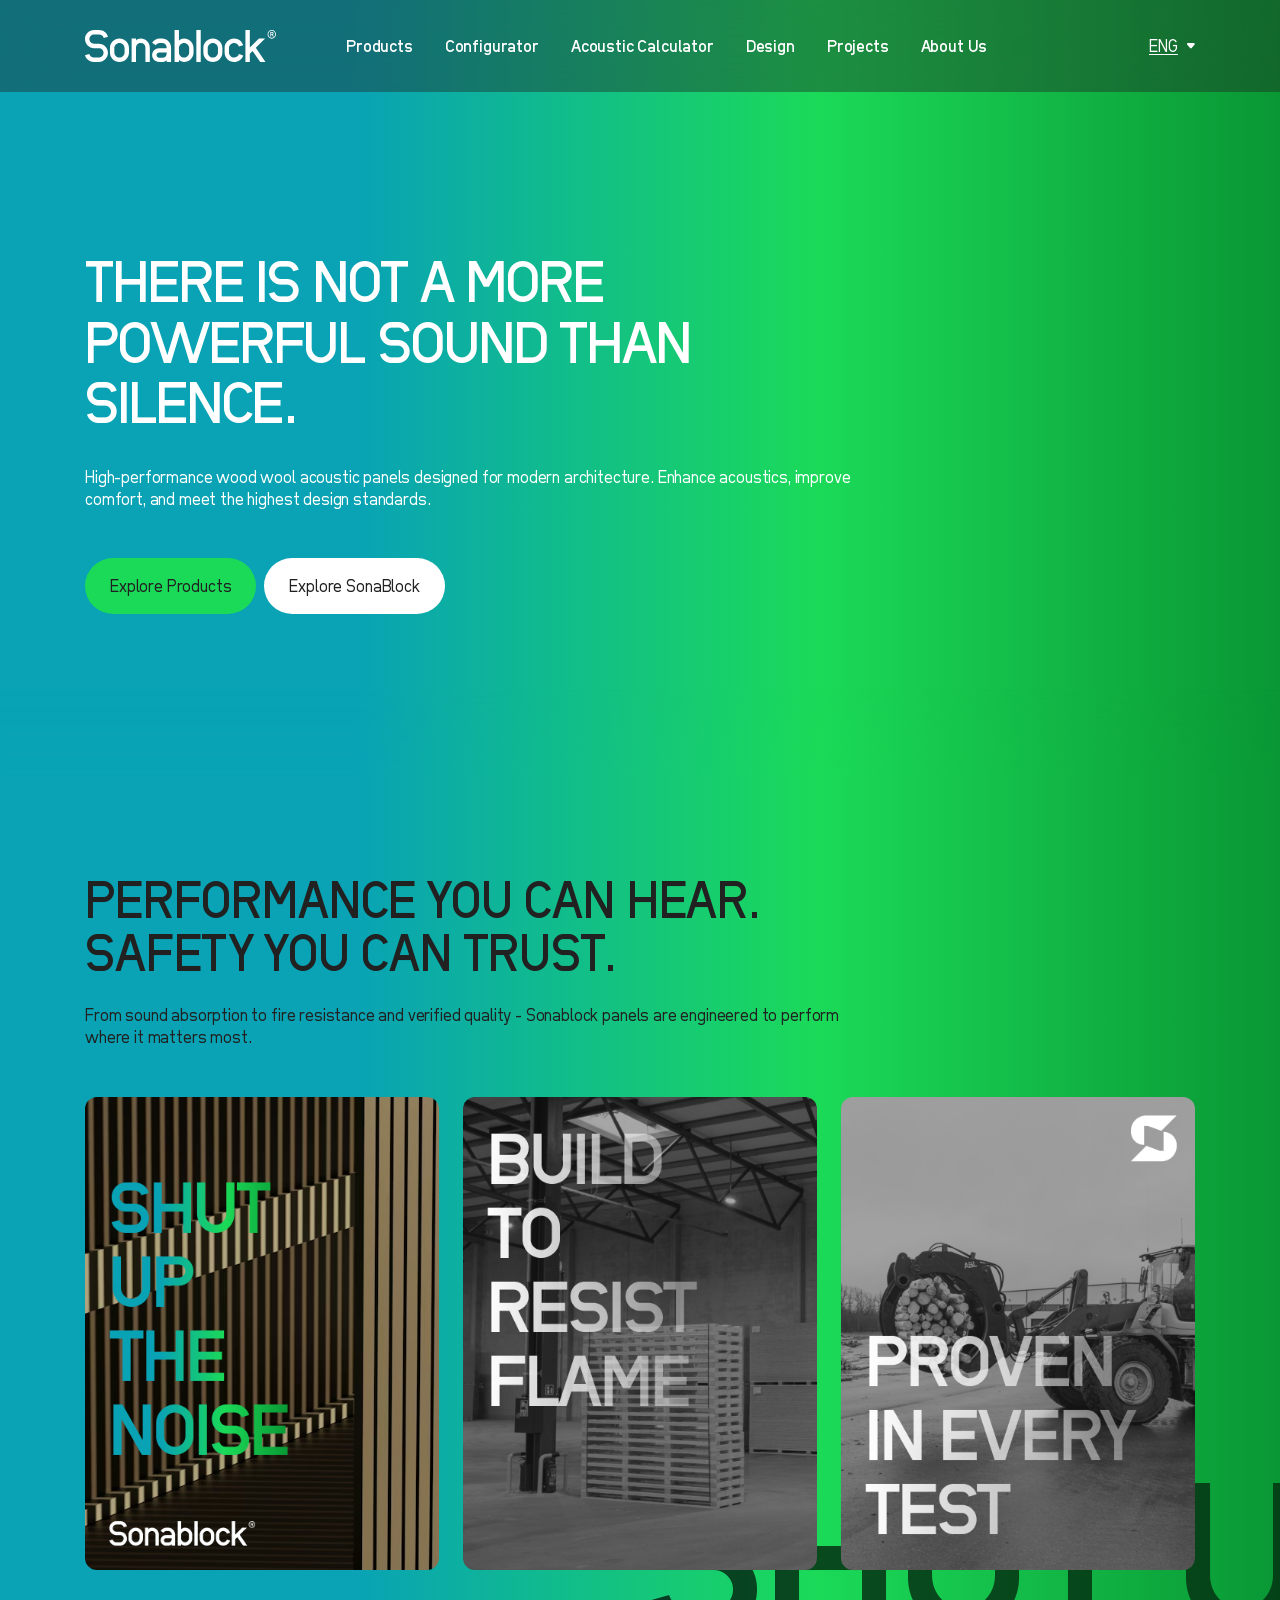
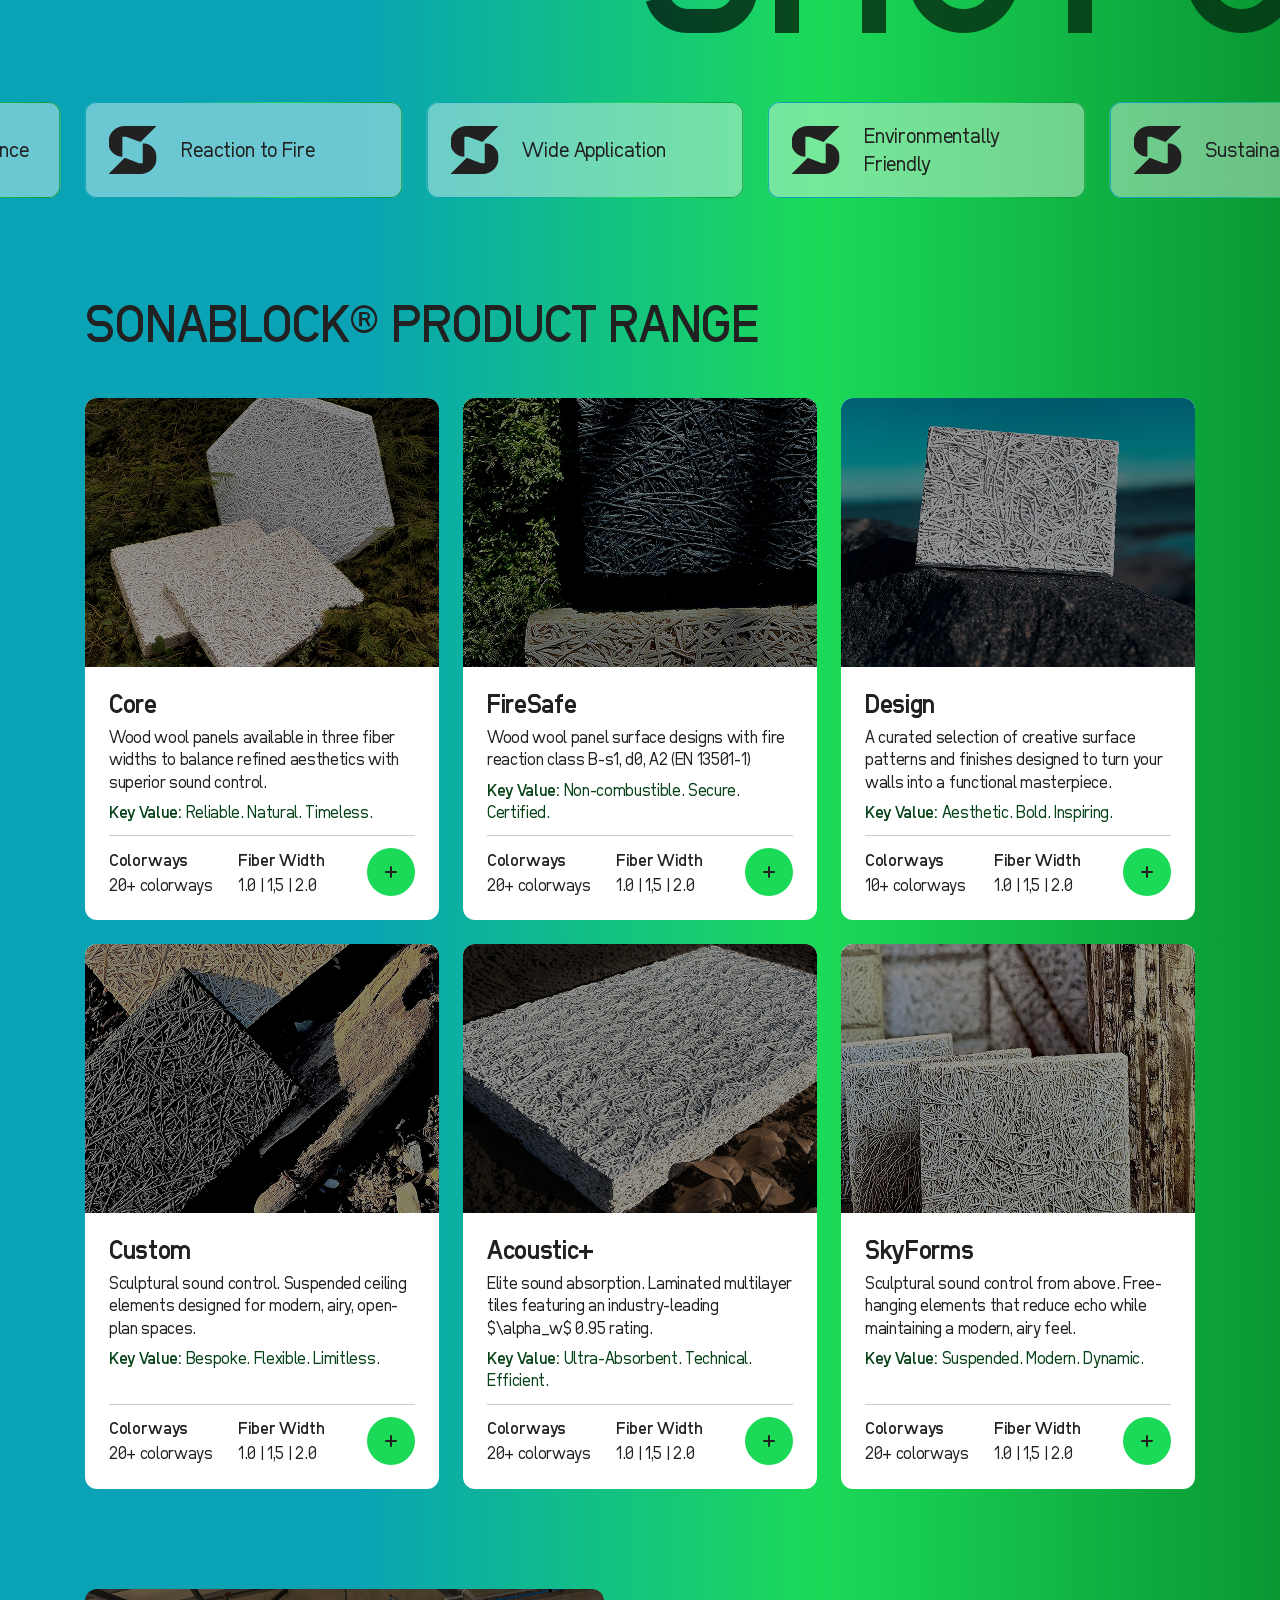
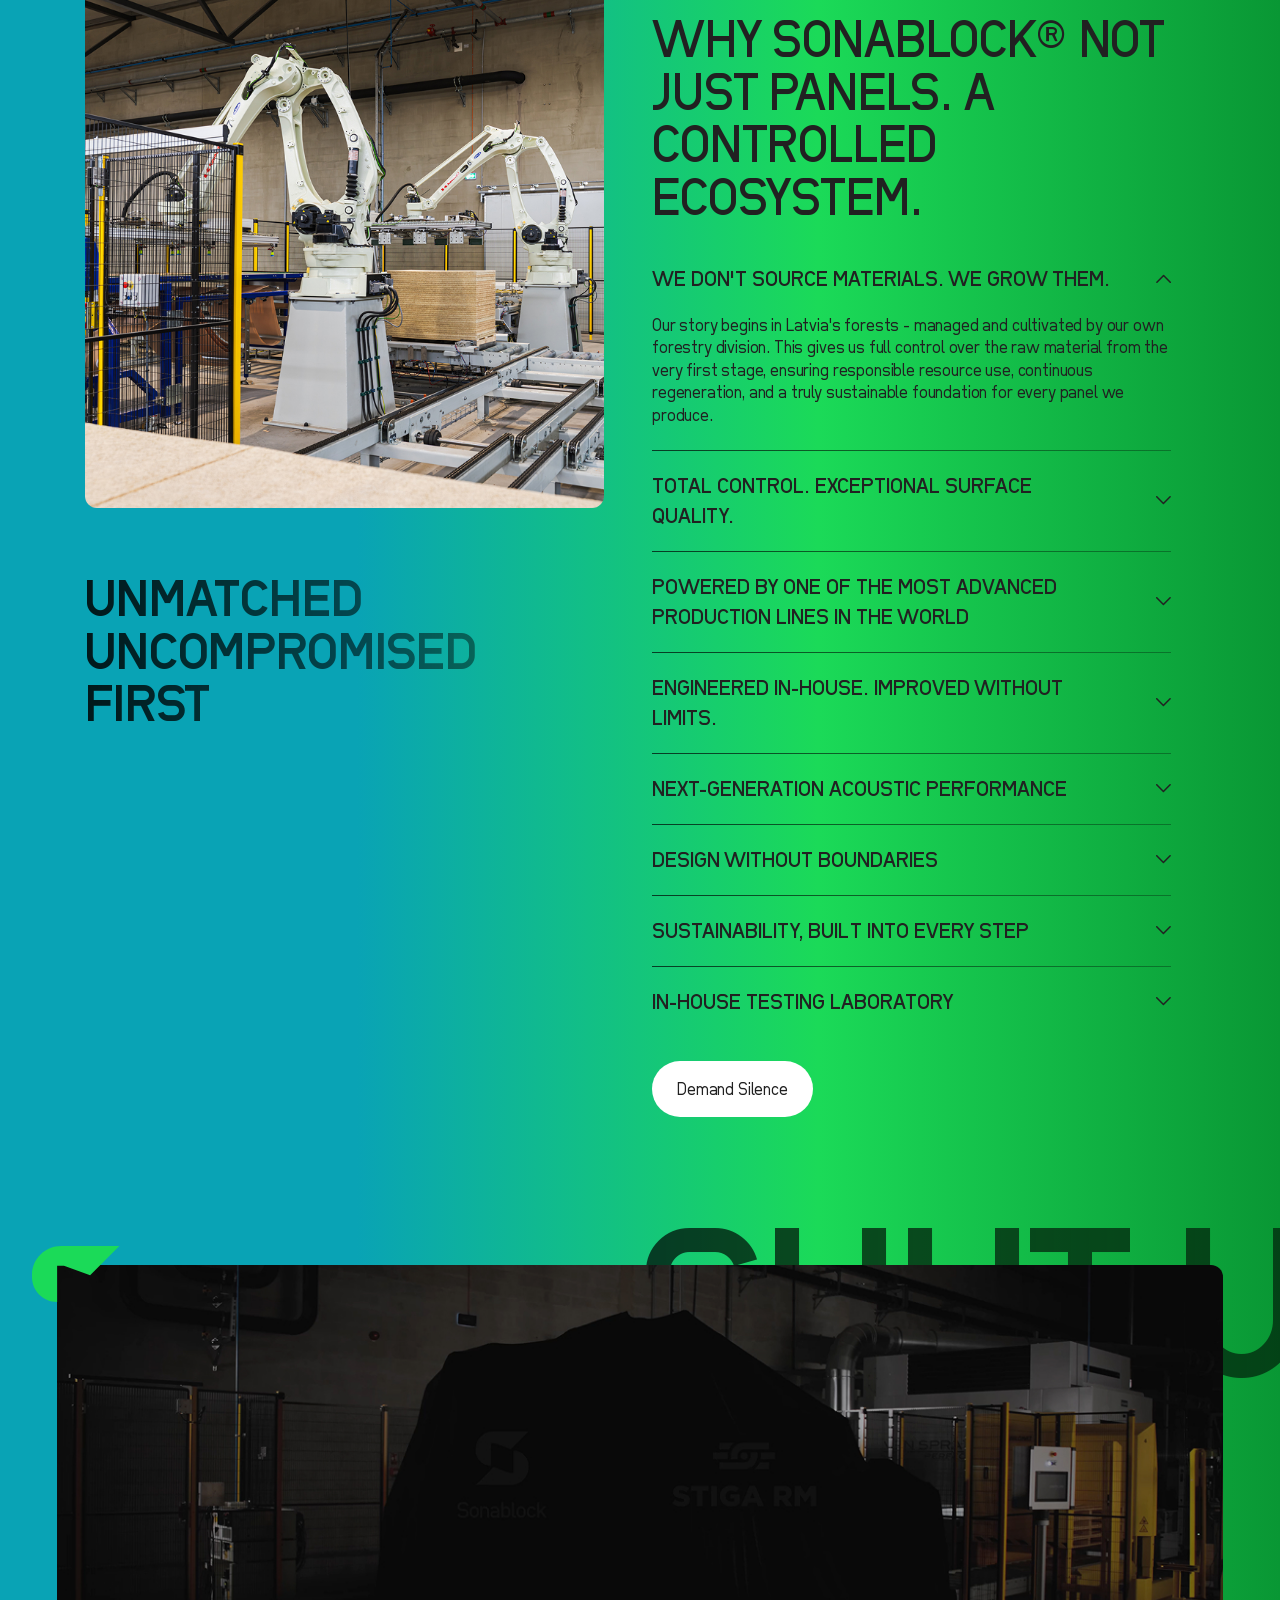
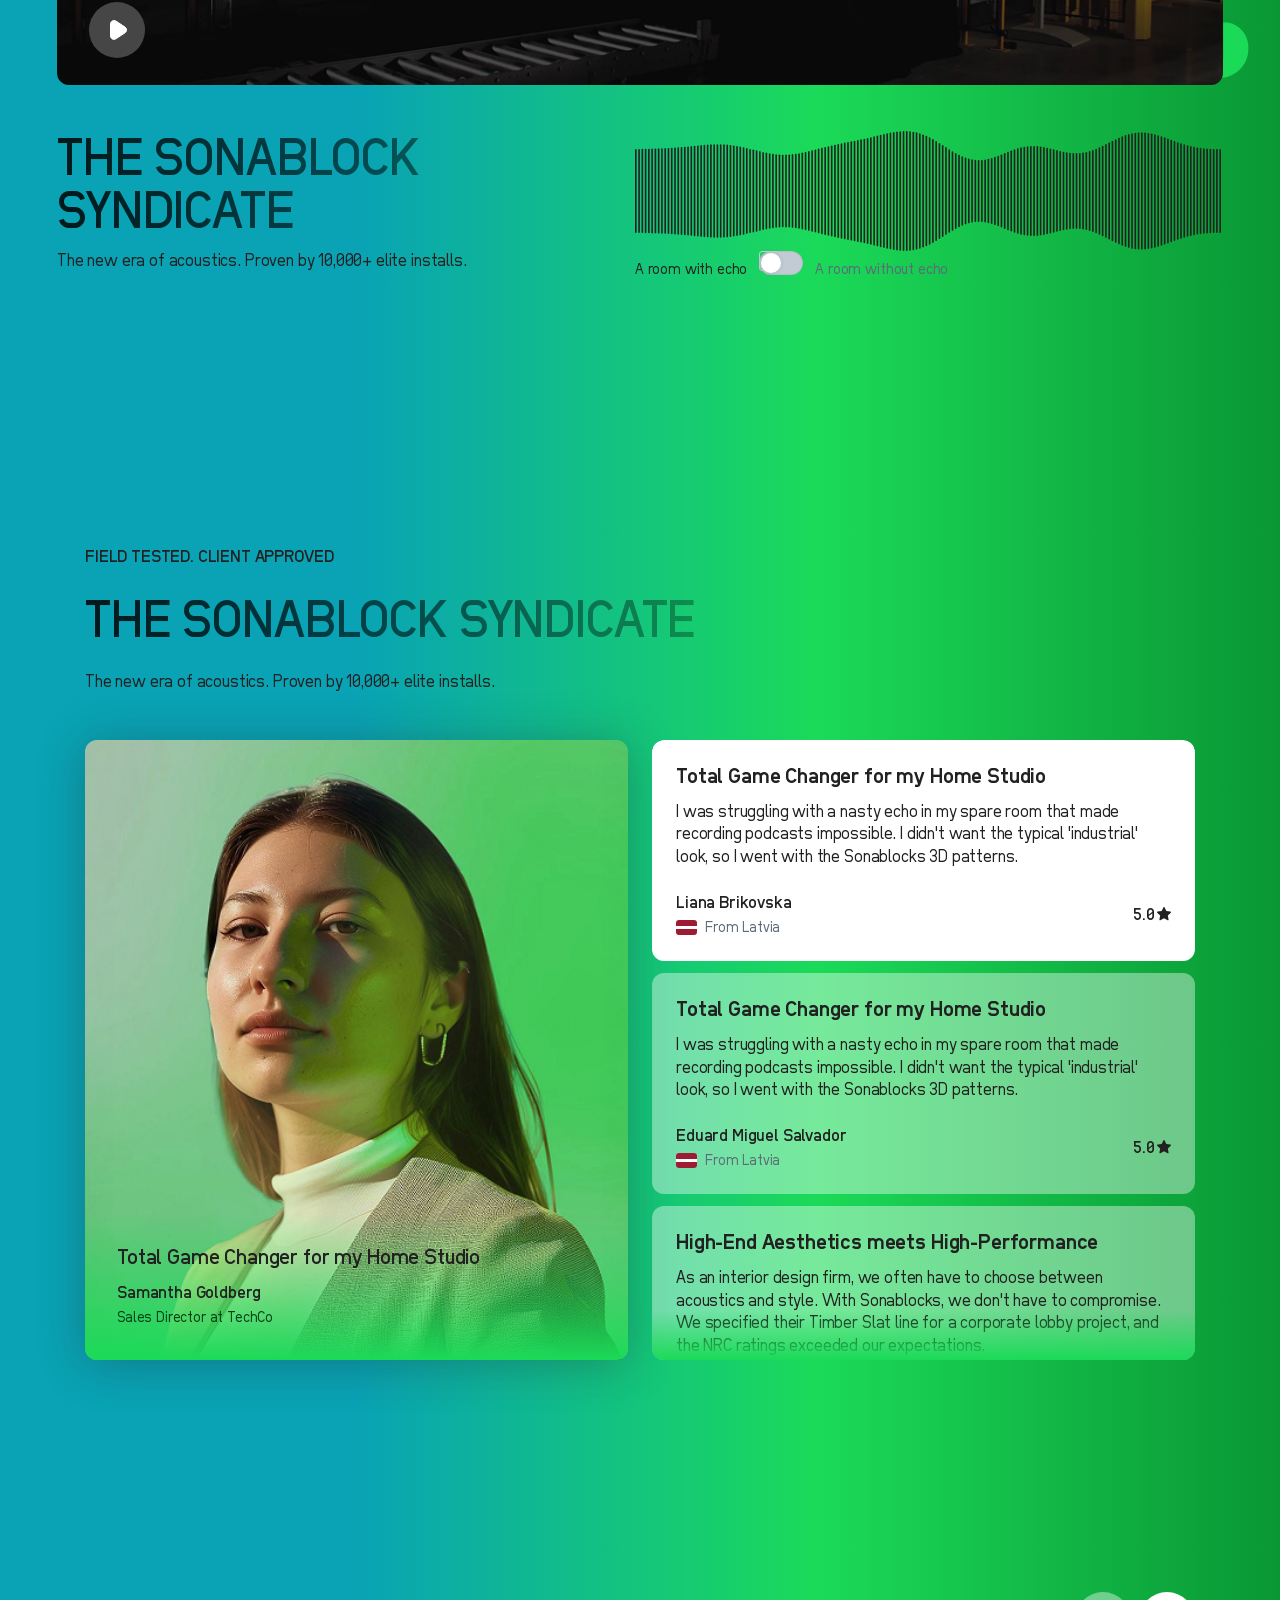
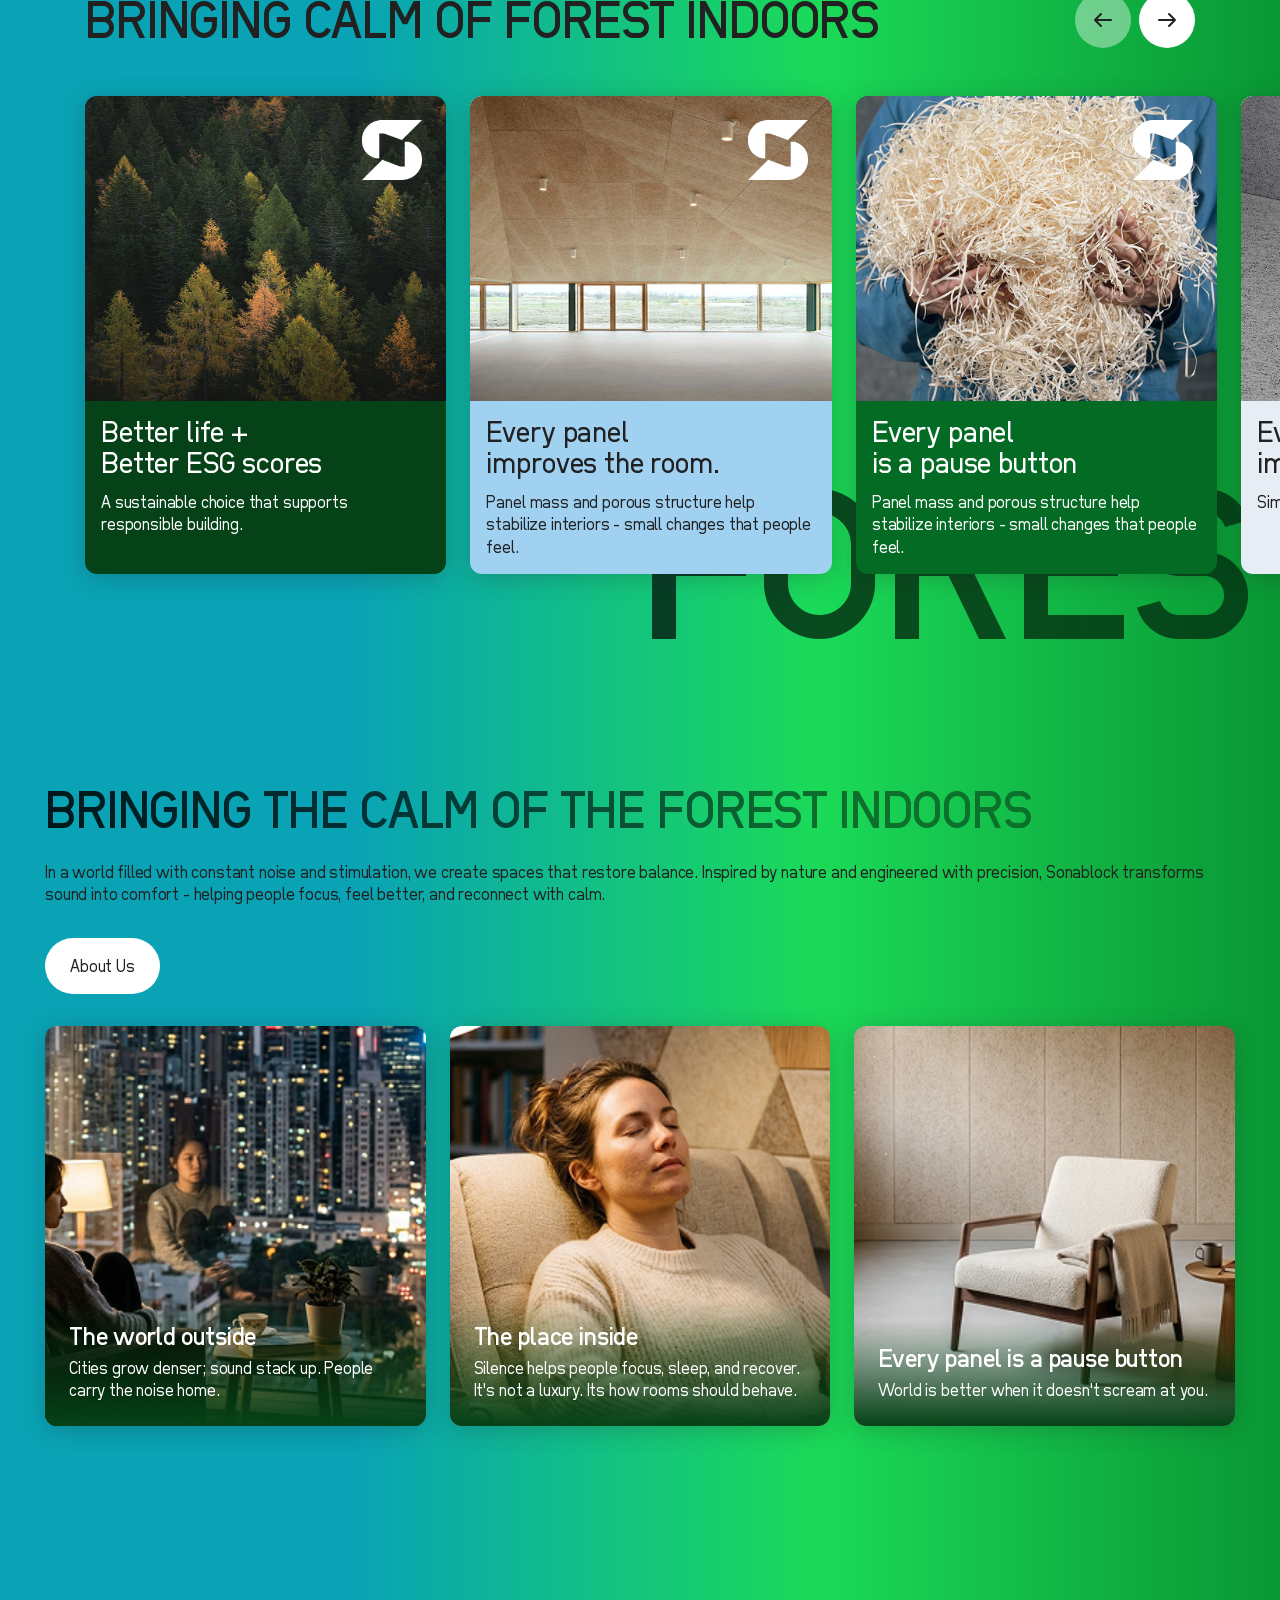
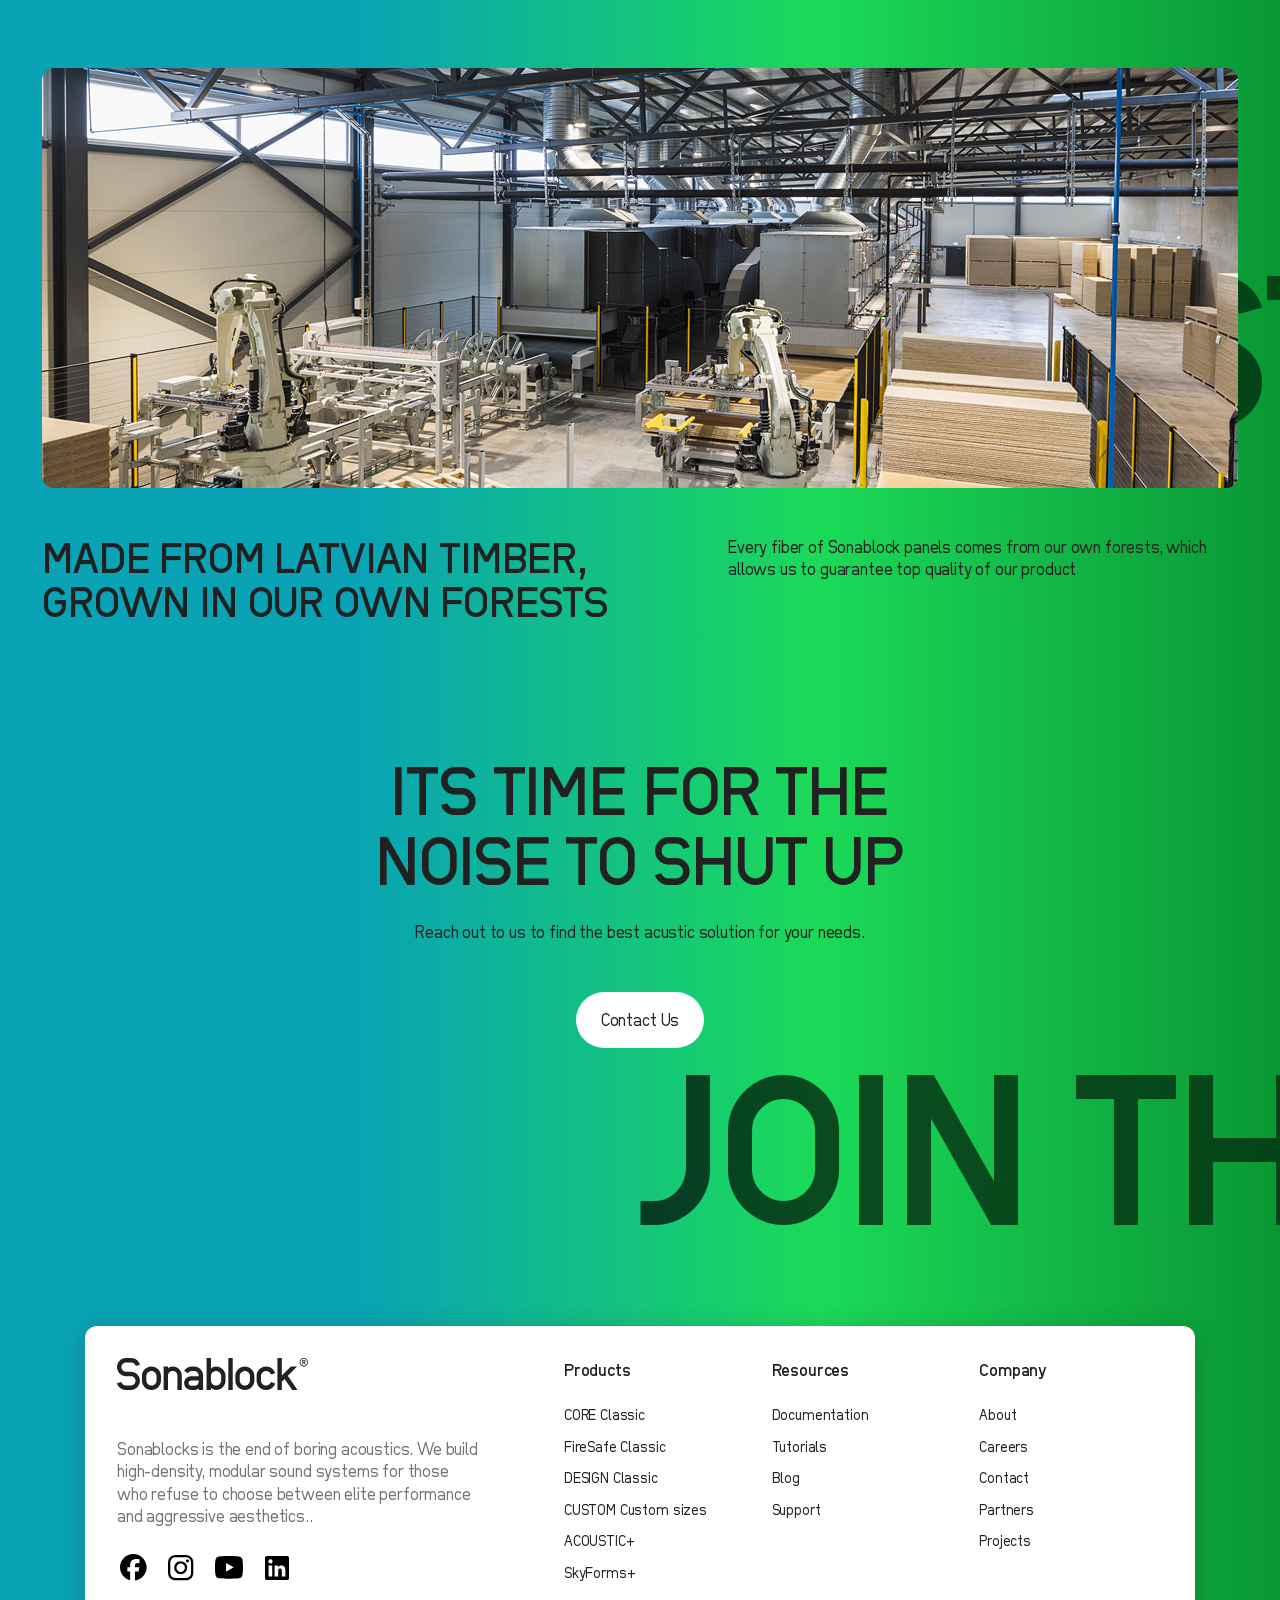
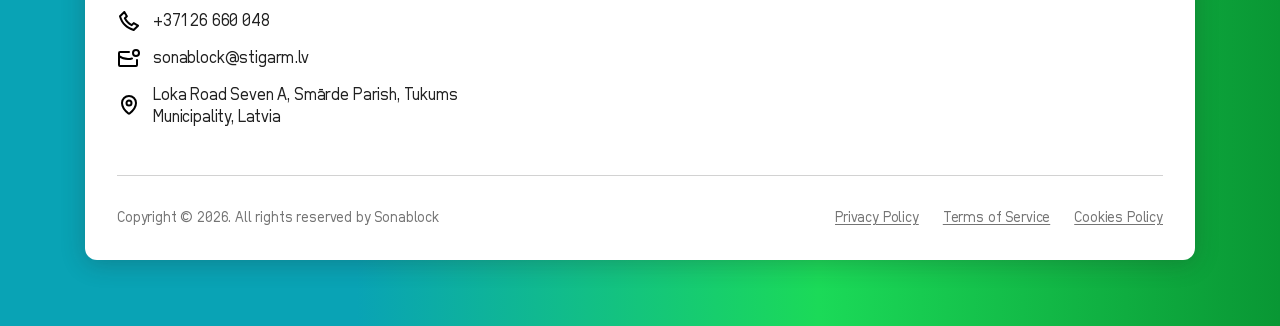
==== commit f5ad04da: "Enhance product highlights swiper functionality and add new features - Updated Swiper configuration " ====
--- a/index.html
+++ b/index.html
@@ -126,6 +126,56 @@
                             <div class="swiper">
                                 <div class="swiper-wrapper">
                                     <div class="swiper-slide">
+                                        <div class="product-highlights__feature">
+                                            <div class="product-highlights__feature-icon">
+                                                <img src="assets/images/icons/product-highlights__feature-icon.svg" alt="">
+                                            </div>
+
+                                            <span class="product-highlights__feature-label">Acoustic Performance</span>
+                                        </div>
+                                    </div>
+
+                                    <div class="swiper-slide">
+                                        <div class="product-highlights__feature">
+                                            <div class="product-highlights__feature-icon">
+                                                <img src="assets/images/icons/product-highlights__feature-icon.svg" alt="">
+                                            </div>
+
+                                            <span class="product-highlights__feature-label">Reaction to Fire</span>
+                                        </div>
+                                    </div>
+
+                                    <div class="swiper-slide">
+                                        <div class="product-highlights__feature">
+                                            <div class="product-highlights__feature-icon">
+                                                <img src="assets/images/icons/product-highlights__feature-icon.svg" alt="">
+                                            </div>
+
+                                            <span class="product-highlights__feature-label">Wide Application</span>
+                                        </div>
+                                    </div>
+
+                                    <div class="swiper-slide">
+                                        <div class="product-highlights__feature">
+                                            <div class="product-highlights__feature-icon">
+                                                <img src="assets/images/icons/product-highlights__feature-icon.svg" alt="">
+                                            </div>
+
+                                            <span class="product-highlights__feature-label">Environmentally Friendly</span>
+                                        </div>
+                                    </div>
+
+                                    <div class="swiper-slide">
+                                        <div class="product-highlights__feature">
+                                            <div class="product-highlights__feature-icon">
+                                                <img src="assets/images/icons/product-highlights__feature-icon.svg" alt="">
+                                            </div>
+
+                                            <span class="product-highlights__feature-label">Sustainable Material</span>
+                                        </div>
+                                    </div>
+
+                                                                        <div class="swiper-slide">
                                         <div class="product-highlights__feature">
                                             <div class="product-highlights__feature-icon">
                                                 <img src="assets/images/icons/product-highlights__feature-icon.svg" alt="">
--- a/assets/css/style.css
+++ b/assets/css/style.css
@@ -10145,6 +10145,15 @@
   overflow-x: hidden;
 }
 
+body:not(.home) {
+  padding-top: 156px;
+}
+@media screen and (max-width: 991px) {
+  body:not(.home) {
+    padding-top: 120px;
+  }
+}
+
 main#main {
   overflow: hidden;
 }
@@ -10260,10 +10269,10 @@
 form label {
   display: block;
   margin: 0;
-  font-size: 15px;
-  font-weight: 600;
+  font-size: 16px;
+  font-family: var(--font-600);
   line-height: 31px;
-  color: #000;
+  color: #212121;
   text-align: left;
 }
 form label:has(+ input:required)::after, form label:has(+ .iti input:required)::after {
@@ -10315,42 +10324,92 @@
   top: 100%;
 }
 
-.form-control, .input-text {
-  height: 51px;
+.form-control,
+.input-text,
+input.wpcf7-form-control,
+textarea.wpcf7-form-control {
+  height: 48px;
   width: 100%;
-  padding: 0 20px;
+  padding: 0 15px;
   background: #fff;
-  border: 1px solid #A3A3A3;
-  color: #000;
+  border: 1px solid #C2CBD4;
+  color: #212121;
   font-size: 16px;
   text-transform: none;
   box-shadow: none;
-  border-radius: 5px;
-}
-.form-control::-webkit-input-placeholder, .input-text::-webkit-input-placeholder {
-  color: #6B6D63;
-}
-.form-control::-moz-placeholder, .input-text::-moz-placeholder {
-  color: #6B6D63;
-}
-.form-control:-ms-input-placeholder, .input-text:-ms-input-placeholder {
-  color: #6B6D63;
-}
-.form-control:-moz-placeholder, .input-text:-moz-placeholder {
-  color: #6B6D63;
-}
-.form-control.error, .input-text.error {
+  border-radius: 8px;
+}
+.form-control::-webkit-input-placeholder,
+.input-text::-webkit-input-placeholder,
+input.wpcf7-form-control::-webkit-input-placeholder,
+textarea.wpcf7-form-control::-webkit-input-placeholder {
+  color: #747474;
+}
+.form-control::-moz-placeholder,
+.input-text::-moz-placeholder,
+input.wpcf7-form-control::-moz-placeholder,
+textarea.wpcf7-form-control::-moz-placeholder {
+  color: #747474;
+}
+.form-control:-ms-input-placeholder,
+.input-text:-ms-input-placeholder,
+input.wpcf7-form-control:-ms-input-placeholder,
+textarea.wpcf7-form-control:-ms-input-placeholder {
+  color: #747474;
+}
+.form-control:-moz-placeholder,
+.input-text:-moz-placeholder,
+input.wpcf7-form-control:-moz-placeholder,
+textarea.wpcf7-form-control:-moz-placeholder {
+  color: #747474;
+}
+.form-control.error,
+.input-text.error,
+input.wpcf7-form-control.error,
+textarea.wpcf7-form-control.error {
   background: #EB5757;
   color: #EB5757;
 }
-.form-control:focus, .input-text:focus {
+.form-control:focus,
+.input-text:focus,
+input.wpcf7-form-control:focus,
+textarea.wpcf7-form-control:focus {
   box-shadow: none;
 }
 
+.wpcf7-form-control-wrap:not(:has(select)) {
+  display: block;
+  position: relative;
+}
+.wpcf7-form-control-wrap:not(:has(select))::before {
+  content: "";
+  position: absolute;
+  inset: 0;
+  padding: 1px;
+  background: linear-gradient(to right, #00c4cc, #00b359);
+  -webkit-mask: linear-gradient(#fff 0 0) content-box, linear-gradient(#fff 0 0);
+  -webkit-mask-composite: xor;
+  -webkit-mask: linear-gradient(#fff 0 0) content-box, linear-gradient(#fff 0 0);
+          mask: linear-gradient(#fff 0 0) content-box, linear-gradient(#fff 0 0);
+  -webkit-mask-composite: xor;
+          mask-composite: exclude;
+  opacity: 0;
+  pointer-events: none;
+  transition: opacity 0.2s ease-in-out;
+  border-radius: 8px;
+}
+.wpcf7-form-control-wrap:not(:has(select)):focus-within::before {
+  opacity: 1;
+}
+.wpcf7-form-control-wrap:has(textarea) {
+  display: flex;
+}
+
 textarea.form-control,
-textarea.input-text {
-  padding: 15px 20px;
-  min-height: 92px;
+textarea.input-text,
+textarea.wpcf7-form-control {
+  padding: 15px;
+  min-height: 114px;
   resize: vertical;
 }
 
@@ -10408,6 +10467,31 @@
   background: #000 url("../images/icons/radio-dot.svg") center center no-repeat;
 }
 
+input[type=checkbox] {
+  flex-shrink: 0;
+  width: 20px;
+  height: 20px;
+  border: 1px solid #C2CBD4;
+  cursor: pointer;
+  border-radius: 3px;
+  transition: background-color 0.3s ease-in-out, border-color 0.3s ease-in-out;
+}
+
+label:has(input[type=checkbox]) {
+  display: flex;
+  align-items: flex-start;
+  gap: 0 8px;
+  margin: 0 0 13px 0;
+  line-height: 1.4;
+  font-family: var(--font-400);
+  color: #212121;
+  cursor: pointer;
+}
+label:has(input[type=checkbox]:checked) input[type=checkbox] {
+  background: #1BDA58 url("../images/icons/checkbox-tick.svg") center center no-repeat;
+  border-color: rgba(3, 107, 35, 0.3);
+}
+
 .btn {
   display: inline-block;
   background: transparent;
@@ -10509,7 +10593,7 @@
   appearance: none;
 }
 
-.block-heading, .section-heading {
+.block-heading, .section-heading, .page-heading {
   margin: 0 0 48px 0;
   line-height: 1.1;
   font-size: 48px;
@@ -10517,34 +10601,37 @@
   text-transform: uppercase;
 }
 @media screen and (max-width: 991px) {
-  .block-heading, .section-heading {
+  .block-heading, .section-heading, .page-heading {
     font-size: 40px;
   }
 }
 @media screen and (max-width: 768px) {
-  .block-heading, .section-heading {
+  .block-heading, .section-heading, .page-heading {
     margin-bottom: 32px;
   }
 }
 @media screen and (max-width: 575px) {
-  .block-heading, .section-heading {
+  .block-heading, .section-heading, .page-heading {
     font-size: 32px;
   }
 }
-.block-heading.fz-70, .section-heading.fz-70 {
+.block-heading.fz-70, .section-heading.fz-70, .page-heading.fz-70 {
   font-size: 70px;
 }
 @media screen and (max-width: 1599px) {
-  .block-heading.fz-70, .section-heading.fz-70 {
+  .block-heading.fz-70, .section-heading.fz-70, .page-heading.fz-70 {
     font-size: 56px;
   }
 }
 @media screen and (max-width: 1299px) {
-  .block-heading.fz-70, .section-heading.fz-70 {
+  .block-heading.fz-70, .section-heading.fz-70, .page-heading.fz-70 {
     font-size: 48px;
   }
 }
-.block-heading--gradient, .section-heading--gradient {
+.block-heading.fz-80, .section-heading.fz-80, .page-heading.fz-80 {
+  font-size: clamp(48px, 4vw, 80px);
+}
+.block-heading--gradient, .section-heading--gradient, .page-heading--gradient {
   background: linear-gradient(90deg, rgba(0, 0, 0, 0.85) 0%, rgba(0, 0, 0, 0.3) 100%);
   -webkit-background-clip: text;
   -webkit-text-fill-color: transparent;
@@ -10822,6 +10909,26 @@
   background-repeat: no-repeat;
 }
 
+.swiper .swiper-pagination {
+  position: static;
+  display: flex;
+  align-items: center;
+  justify-content: center;
+  gap: 0 12px;
+  margin: 24px 0;
+}
+.swiper .swiper-pagination-bullet {
+  width: 8px;
+  height: 8px;
+  margin: 0 !important;
+  border: 0;
+  background-color: rgb(33, 33, 33);
+  transition: all 0.3s ease-in-out;
+}
+.swiper .swiper-pagination-bullet-active {
+  background-color: #1BDA58;
+}
+
 .accordion {
   margin: 0 auto;
   background-color: transparent;
@@ -10915,13 +11022,13 @@
   width: 100%;
   height: 48px;
   padding: 0 50px 0 20px;
-  border: 1px solid #E9E9E7;
+  border: 1px solid #C2CBD4;
   background: #fff !important;
   font-weight: 400;
   font-size: 16px;
-  color: #202322;
+  color: #212121;
   outline: none !important;
-  border-radius: 10px;
+  border-radius: 8px;
 }
 .bootstrap-select .dropdown-toggle:active, .bootstrap-select .dropdown-toggle:focus {
   outline: none !important;
@@ -10933,20 +11040,20 @@
   height: 48px;
   font-weight: 400;
   font-size: 16px;
-  color: #202322;
+  color: #212121;
 }
 .bootstrap-select .dropdown-toggle.bs-placeholder .filter-option-inner-inner {
-  color: #202322;
+  color: #747474;
 }
 .bootstrap-select .dropdown-toggle::after {
   content: "";
   position: absolute;
   top: 0;
-  right: 20px;
+  right: 12px;
   bottom: 0;
   margin: auto 0;
-  width: 10px;
-  height: 6px;
+  width: 20px;
+  height: 20px;
   background: url("../images/icons/select-arrow.svg") center center no-repeat;
   border: 0;
   transition: all 0.3s ease-in-out;
@@ -10959,15 +11066,15 @@
   right: -1px !important;
   margin-top: 5px !important;
   background: #fff;
-  border: 1px solid #E9E9E7;
-  border-radius: 10px;
+  border: 1px solid #C2CBD4;
+  border-radius: 8px;
 }
 .bootstrap-select > .dropdown-menu .inner a {
   display: block;
   padding: 10px 20px;
-  color: #202322;
-  font-weight: 400;
-  font-size: 15px;
+  color: #212121;
+  font-weight: var(--font-400);
+  font-size: 16px;
 }
 .bootstrap-select > .dropdown-menu .inner a.selected, .bootstrap-select > .dropdown-menu .inner a:hover {
   background-color: #F7F7F7;
@@ -11262,6 +11369,10 @@
 }
 .product-highlights__features .swiper {
   padding-right: 24px;
+  cursor: grab;
+}
+.product-highlights__features .swiper:active {
+  cursor: grabbing;
 }
 .product-highlights__feature {
   position: relative;
@@ -13209,6 +13320,9 @@
   max-width: 600px;
   margin: 0 auto;
   text-align: center;
+}
+.cta-section .section-heading-holder.mw-700 {
+  max-width: 700px;
 }
 .cta-section .section-heading-holder h2, .cta-section .section-heading-holder .h2 {
   font-size: 80px;
@@ -14197,4 +14311,426 @@
 }
 
 /* Pages */
+.contacts-page .page-heading-holder {
+  max-width: 100%;
+  width: 100%;
+  margin: 0 0 32px 0;
+}
+@media screen and (min-width: 1500px) {
+  .contacts-page .page-heading-holder {
+    display: grid;
+    grid-template-columns: repeat(2, minmax(0, 1fr));
+    align-items: center;
+  }
+}
+.contacts-page .page-heading-holder .page-heading {
+  font-size: clamp(48px, 4vw, 80px);
+}
+@media screen and (min-width: 1300px) {
+  .contacts-page .page-heading-holder .page-heading {
+    padding-right: 30px;
+  }
+}
+@media screen and (min-width: 1700px) {
+  .contacts-page .page-heading-holder p {
+    padding-right: 100px;
+  }
+}
+.contacts-page .contacts-cols {
+  display: grid;
+  grid-template-columns: repeat(2, minmax(0, 1fr));
+  gap: 24px;
+  margin: 0 0 132px 0;
+}
+@media screen and (max-width: 991px) {
+  .contacts-page .contacts-cols {
+    margin-bottom: 64px;
+  }
+}
+.contacts-page .contacts-cols__heading {
+  margin: 0 0 24px 0;
+  line-height: 1.1;
+  font-size: 24px;
+  font-weight: 600;
+  text-transform: uppercase;
+}
+@media screen and (max-width: 1299px) {
+  .contacts-page .contacts-cols {
+    grid-template-columns: 1fr;
+  }
+}
+.contacts-page .contacts-cols__left, .contacts-page .contacts-cols__info {
+  padding: 32px;
+  background-color: #fff;
+  border-radius: 12px;
+}
+@media screen and (max-width: 991px) {
+  .contacts-page .contacts-cols__left, .contacts-page .contacts-cols__info {
+    padding: 24px;
+  }
+}
+.contacts-page .contacts-cols__right {
+  display: flex;
+  flex-direction: column;
+  gap: 24px;
+}
+@media screen and (max-width: 1299px) and (min-width: 992px) {
+  .contacts-page .contacts-cols__right {
+    display: grid;
+    grid-template-columns: repeat(2, minmax(0, 1fr));
+  }
+}
+.contacts-page .contacts-cols form .form-row {
+  display: grid;
+  grid-template-columns: repeat(2, minmax(0, 1fr));
+  gap: 24px;
+  margin: 0 0 20px 0;
+}
+@media screen and (max-width: 575px) {
+  .contacts-page .contacts-cols form .form-row {
+    grid-template-columns: 1fr;
+    gap: 14px 0;
+    margin: 0 0 14px 0;
+  }
+}
+.contacts-page .contacts-cols form .form-row p {
+  margin: 0;
+}
+.contacts-page .contacts-cols form > p {
+  margin: 0 0 24px 0;
+}
+.contacts-page .contacts-cols form > p:last-child {
+  margin: 0;
+}
+.contacts-page .contacts-cols form .recaptcha-notice {
+  margin: 0 0 24px 0;
+  line-height: 1.4;
+  font-size: 12px;
+  color: #747474;
+}
+.contacts-page .contacts-cols form .recaptcha-notice a {
+  color: #747474;
+  text-decoration: underline;
+}
+.contacts-page .contacts-cols form .recaptcha-notice a:hover {
+  color: #212121;
+}
+.contacts-page .contacts-cols__info-items {
+  display: grid;
+  grid-template-columns: repeat(2, minmax(0, 1fr));
+  gap: 24px;
+}
+@media screen and (max-width: 1299px) {
+  .contacts-page .contacts-cols__info-items {
+    grid-template-columns: 1fr;
+  }
+}
+.contacts-page .contacts-cols__info-item {
+  display: flex;
+  align-items: center;
+  gap: 0 24px;
+  color: #212121;
+  font-size: 16px;
+  text-decoration: none;
+}
+@media screen and (min-width: 1300px) {
+  .contacts-page .contacts-cols__info-item:last-child {
+    grid-column: span 2;
+  }
+}
+.contacts-page .contacts-cols__info-item:hover .contacts-cols__info-content span {
+  color: #1BDA58;
+  text-decoration: underline;
+}
+.contacts-page .contacts-cols__info-item:hover .contacts-cols__info-icon {
+  border-color: transparent;
+}
+.contacts-page .contacts-cols__info-item:hover .contacts-cols__info-icon::before {
+  opacity: 1;
+}
+.contacts-page .contacts-cols__info-icon {
+  position: relative;
+  display: flex;
+  align-items: center;
+  justify-content: center;
+  flex-shrink: 0;
+  width: 52px;
+  height: 52px;
+  border: 2px solid #C2CBD4;
+  border-radius: 14px;
+  transition: all 0.3s ease-in-out;
+  z-index: 0;
+}
+.contacts-page .contacts-cols__info-icon::before {
+  content: "";
+  position: absolute;
+  inset: -2px;
+  background: linear-gradient(to bottom, #00b359, #00c4cc);
+  opacity: 0;
+  transition: opacity 0.3s ease-in-out;
+  border-radius: 14px;
+  z-index: -1;
+}
+.contacts-page .contacts-cols__info-icon::after {
+  content: "";
+  position: absolute;
+  inset: 0;
+  border-radius: 12px;
+  background: #fff;
+  z-index: -1;
+}
+.contacts-page .contacts-cols__info-content {
+  display: flex;
+  flex-direction: column;
+  gap: 3px 0;
+}
+.contacts-page .contacts-cols__info-content strong {
+  font-size: 18px;
+  font-family: var(--font-600);
+}
+.contacts-page .contacts-cols__info-content span {
+  transition: all 0.3s ease-in-out;
+}
+.contacts-page .contacts-cols__map {
+  flex-grow: 1;
+}
+.contacts-page .contacts-cols__map iframe {
+  width: 100%;
+  height: 100%;
+  border: none;
+  border-radius: 12px;
+}
+@media screen and (max-width: 991px) {
+  .contacts-page .contacts-cols__map iframe {
+    height: 437px;
+  }
+}
+.contacts-page .team {
+  padding-bottom: 80px;
+  margin-bottom: 175px;
+}
+@media screen and (max-width: 991px) {
+  .contacts-page .team {
+    padding-bottom: 64px;
+    margin-bottom: 64px;
+  }
+}
+.contacts-page .team::after {
+  bottom: -55px;
+}
+@media screen and (max-width: 991px) {
+  .contacts-page .team::after {
+    bottom: -25px;
+  }
+}
+@media screen and (max-width: 768px) {
+  .contacts-page .team::after {
+    bottom: 0;
+  }
+}
+.contacts-page .team .container {
+  display: flex;
+}
+@media screen and (min-width: 1300px) {
+  .contacts-page .team .container {
+    gap: clamp(0px, 5vw, 145px);
+  }
+}
+@media screen and (max-width: 1299px) {
+  .contacts-page .team .container {
+    flex-direction: column;
+    gap: 30px 0;
+  }
+}
+.contacts-page .team .team-list {
+  display: grid;
+  grid-template-columns: repeat(2, minmax(0, 1fr));
+  gap: 24px;
+}
+@media screen and (max-width: 1299px) and (min-width: 992px) {
+  .contacts-page .team .team-list {
+    grid-template-columns: repeat(3, minmax(0, 1fr));
+  }
+}
+@media screen and (max-width: 991px) {
+  .contacts-page .team .team-list {
+    display: block;
+  }
+}
+.contacts-page .team .team-list__item {
+  display: flex;
+  flex-direction: column;
+  gap: 12px 0;
+  padding: 24px;
+  background-color: #fff;
+  box-shadow: 0px 4px 12px 0px rgba(33, 33, 33, 0.12);
+  border-radius: 12px;
+}
+.contacts-page .team .team-list__item-header {
+  display: flex;
+  align-items: center;
+  gap: 0 12px;
+}
+.contacts-page .team .team-list__item-header .team-list__item-photo {
+  display: flex;
+  align-items: center;
+  justify-content: center;
+  flex-shrink: 0;
+  width: 48px;
+  height: 48px;
+  border-radius: 50%;
+  pointer-events: none;
+  -o-object-fit: cover;
+     object-fit: cover;
+}
+.contacts-page .team .team-list__item-header .team-list__item-photo img {
+  width: 100%;
+  height: 100%;
+  border-radius: 50%;
+  -o-object-fit: cover;
+     object-fit: cover;
+}
+.contacts-page .team .team-list__item-header .name {
+  font-size: 18px;
+  font-family: var(--font-600);
+}
+.contacts-page .team .team-list__item-info {
+  display: flex;
+  flex-direction: column;
+  gap: 4px 0;
+  font-size: 16px;
+}
+.contacts-page .team .team-list__item-info .team-list__item-name {
+  font-size: 20px;
+  font-family: var(--font-600);
+}
+.contacts-page .team .team-list__item-details {
+  display: flex;
+  flex-direction: column;
+  gap: 4px 0;
+  font-size: 14px;
+}
+@media screen and (max-width: 991px) {
+  .contacts-page .team .team-list__item-details {
+    margin-top: auto;
+  }
+}
+.contacts-page .team .team-list__item-details li {
+  display: flex;
+  align-items: center;
+  gap: 0 8px;
+}
+.contacts-page .team .team-list__item-details li .team-list__item-details-icon {
+  display: flex;
+  align-items: center;
+  justify-content: center;
+  flex-shrink: 0;
+  width: 16px;
+  height: 16px;
+}
+.contacts-page .team .team-list__item-details li a {
+  display: flex;
+  align-items: center;
+  gap: 0 8px;
+}
+.contacts-page .team__left {
+  flex-shrink: 0;
+}
+@media screen and (min-width: 1300px) {
+  .contacts-page .team__left {
+    width: 40.7%;
+  }
+}
+.contacts-page .team__right {
+  flex-grow: 1;
+}
+@media screen and (max-width: 991px) {
+  .contacts-page .team__right {
+    display: none;
+  }
+}
+.contacts-page .team__tabs {
+  display: flex;
+  flex-direction: column;
+  gap: 8px 0;
+}
+@media screen and (max-width: 1299px) and (min-width: 992px) {
+  .contacts-page .team__tabs {
+    display: grid;
+    grid-template-columns: repeat(3, minmax(0, 1fr));
+    gap: 8px;
+  }
+}
+.contacts-page .team__tab-toggle {
+  position: relative;
+  display: flex;
+  flex-direction: column;
+  padding: 24px 24px 24px 60px;
+  background-color: rgba(255, 255, 255, 0.4);
+  border: 0;
+  backdrop-filter: blur(24px);
+  text-align: left;
+  transition: all 0.3s ease-in-out;
+  border-radius: 12px;
+}
+.contacts-page .team__tab-toggle::before {
+  content: "";
+  position: absolute;
+  top: 28px;
+  left: 28px;
+  width: 16px;
+  height: 16px;
+  border: 1px solid #212121;
+  border-radius: 50%;
+}
+.contacts-page .team__tab-title {
+  margin: 0 0 12px 0;
+  line-height: 1.1;
+  font-size: 24px;
+  font-family: var(--font-600);
+}
+.contacts-page .team__tab .team-list.swiper {
+  display: none;
+  width: calc(100% + 60px);
+  padding: 0 30px;
+  margin: 8px 0 0 -30px;
+}
+.contacts-page .team__tab .team-list.swiper .swiper-slide {
+  height: auto;
+}
+.contacts-page .team__tab .team-list.swiper .swiper-slide .team-list__item {
+  height: 100%;
+}
+@media screen and (max-width: 768px) {
+  .contacts-page .team__tab .team-list.swiper {
+    width: calc(100% + 40px);
+    padding: 0 20px;
+    margin: 8px 0 0 -20px;
+  }
+}
+.contacts-page .team__tab--active .team__tab-toggle {
+  background: #fff;
+  backdrop-filter: blur(0);
+  box-shadow: 0px 4px 24px 0px rgba(33, 33, 33, 0.12);
+}
+.contacts-page .team__tab--active .team__tab-toggle::before {
+  border-color: transparent;
+  background: url("../images/icons/team__tab--active-circle-icon.svg") center center no-repeat;
+}
+@media screen and (max-width: 991px) {
+  .contacts-page .team__tab--active .team-list.swiper {
+    display: block;
+  }
+}
+.contacts-page .team__tab:hover .team__tab-toggle {
+  background: rgba(255, 255, 255, 0.8);
+  backdrop-filter: blur(12px);
+}
+.contacts-page .team__panel {
+  display: none;
+}
+.contacts-page .team__panel--active {
+  display: block;
+}
+
 /* /CSS imports *//*# sourceMappingURL=style.css.map */
